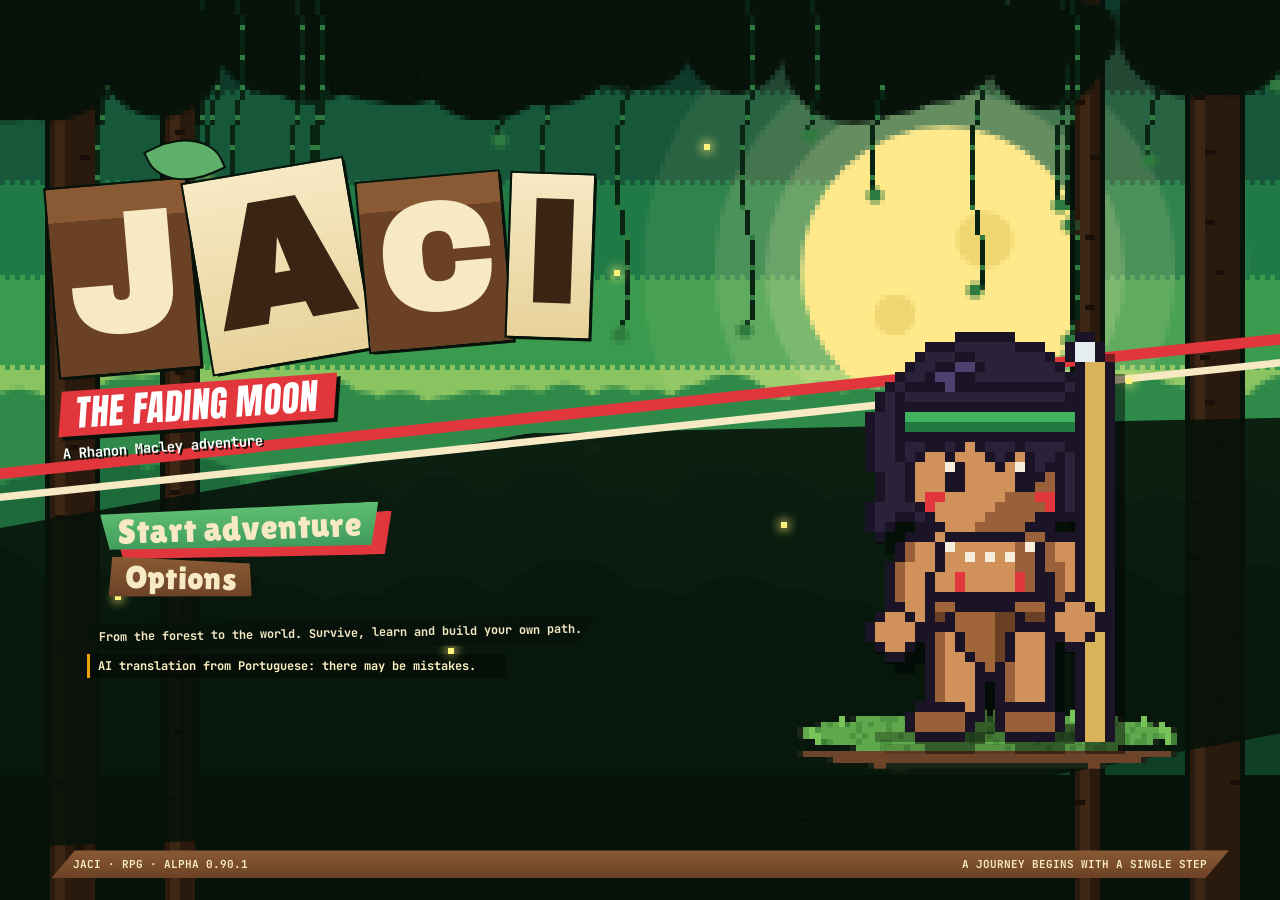
==== index.html @ 54cc8915 "Publica versão 0.90.1" ====
<!DOCTYPE html>
<html lang="pt-BR">
<head>
<meta charset="utf-8">
<meta name="viewport" content="width=device-width, initial-scale=1, viewport-fit=cover">
<title>Jaci: A Lua que se Apaga</title>
<link rel="stylesheet" href="https://fonts.googleapis.com/css2?family=Anton&family=Archivo+Black&family=Luckiest+Guy&family=JetBrains+Mono:wght@400;700&family=Lilita+One&family=Lora:ital,wght@0,500;1,400;1,500&family=Nunito:wght@600;700;800&display=swap">
<link rel="stylesheet" href="styles.css?v=0.90.1">
</head>
<body>
<div class="bg" aria-hidden="true">
  <canvas class="region-bg" id="regionBg"></canvas>
  <div class="layer a"><div class="star"></div><div class="band b2"></div><div class="band b1"></div><div class="band b3"></div></div>
</div>
<div class="wipe" id="wipe"></div>
<div class="narra" id="narra" hidden role="dialog" aria-live="polite"><canvas class="narra-face" width="80" height="96" aria-hidden="true"></canvas><div><b>Pajé</b><p></p><small></small></div></div>
<div class="opcoes-wrap" id="opcoes" hidden role="dialog" aria-label="Opções"><div class="info opcoes"></div></div>
<div class="opcoes-wrap" id="caderno" hidden role="dialog" aria-label="Caderno de bichos"><div class="info caderno"></div></div>
<div class="opcoes-wrap" id="equipar" hidden role="dialog" aria-label="Equipamento"><div class="info equipar"></div></div>
<div class="opcoes-wrap" id="saves" hidden role="dialog" aria-label="Escolher save"><div class="info saves"></div></div>
<div class="opcoes-wrap" id="habil" hidden role="dialog" aria-label="Habilidades"><div class="info habil"></div></div>
<div class="opcoes-wrap nbos-wrap" id="nbos" hidden role="dialog" aria-label="Notebook"><div class="nbos"><div class="nbos-lid"><div class="nbos-scr"><canvas class="nbos-wall" id="nbosWall" aria-hidden="true"></canvas><div class="nbos-icons" id="nbosIcons"></div><div class="nbos-win" id="nbosWin" hidden><div class="nbos-tt"><span id="nbosTitle"></span><button class="nbos-x" id="nbosX" type="button" aria-label="Fechar">X</button></div><div class="nbos-body" id="nbosBody"></div></div><div class="nbos-bar" id="nbosBar"></div></div></div><div class="nbos-base" aria-hidden="true"></div></div></div>
<div class="opcoes-wrap" id="brasil" hidden role="dialog" aria-label="Mapa do Brasil"><div class="info brasil"></div></div>
<div class="opcoes-wrap" id="revela" hidden role="dialog" aria-label="Caminho aberto"><div class="info revela"></div></div>
<div class="cutin" id="cutin" hidden aria-hidden="true"></div>
<section class="title-screen" id="titleScreen" aria-label="Tela inicial do jogo">
  <canvas class="title-bg" id="titleBg" aria-hidden="true"></canvas><div class="title-flies" aria-hidden="true"><i></i><i></i><i></i><i></i><i></i><i></i><i></i><i></i><i></i><i></i></div>
  <div class="title-copy">
    <h1 class="title" id="titleLogo" aria-label="Jaci"></h1>
    <p class="title-sub"><b>A Lua que se Apaga</b><small id="titleHero">Uma aventura de Rhanon Macley</small></p>
    <nav class="t-menu"><button class="cmd sel" id="startAdventure" type="button"><span>Iniciar aventura</span></button><button class="cmd" id="titleOptions" type="button"><span>Opções</span></button><p class="desc">Da mata ao mundo. Sobreviva, aprenda e construa seu próprio caminho.</p></nav>
  </div>
  <div class="title-art" id="titleArt" aria-hidden="true"></div>
  <div class="title-bottom"><span>JACI · RPG · <b id="gameVersion"></b></span><span>UMA JORNADA COMEÇA COM UM PASSO</span></div>
</section>
<main class="game" id="game">
  <canvas class="scene-bg" id="sceneBg" aria-hidden="true"></canvas>
  <section class="stage" id="stage">
    <div class="bg-decor" id="bgDecor"></div>
    <div class="plate" id="plate"><b>Onça-pintuda</b><span class="lv">Nv 4</span><div class="bar"><i id="ehp"></i></div></div>
    <div class="beast" id="beast" role="img" aria-label="Onça-pintuda"></div>
    <div class="hero" id="hero" role="img" aria-label="Rhanon"></div>
    <div class="fx" id="fx"></div>
    <div class="intent" id="intent"><span id="intentTxt"></span></div>
    <div class="stage-light" aria-hidden="true"><i></i></div>
  </section>
  <section class="log" id="log" aria-live="polite"></section>
  <section class="ui">
    <div class="cmds-box">
      <nav class="cmds" id="cmds" aria-label="Comandos"></nav><i class="cmd-cursor" id="cmdCursor" aria-hidden="true"></i>
      <span class="cmds-more" id="cmdsUp" aria-hidden="true" hidden>▲</span><span class="cmds-more" id="cmdsDown" aria-hidden="true" hidden>▼</span>
      <p class="desc" id="desc"></p>
    </div>
    <aside class="me">
      <h2><i class="medal" id="meMedal"></i><span id="meName">Rhanon</span> <small id="lvTxt"></small></h2>
      <div class="row"><span>PV</span><span id="pvTxt"></span></div>
      <div class="bar pv"><i id="pv"></i></div>
      <div class="row"><span>PE</span><span id="spTxt"></span></div>
      <div class="bar sp"><i id="sp"></i></div>
      <div class="row xp-row"><span>XP</span><span id="xpTxt"></span></div>
      <div class="bar xp"><i id="xpb"></i></div>
      <div class="row furia-row" title="Quatro tempos certos seguidos (golpe perfeito ou bloqueio) liberam a Fúria"><span>Fúria</span><span class="furia" id="furia"><i></i><i></i><i></i><i></i></span></div>
      <div class="status" id="status"></div>
    </aside>
  </section>
  <button class="home-button" id="homeButton" type="button" aria-label="Voltar à tela principal" hidden>⌂ Tela principal</button>
  <button class="mute" id="mute" type="button" aria-label="Alternar som" aria-pressed="false">♪</button>
  <button class="mute opt-btn" id="optBtn" type="button" aria-label="Opções">⚙</button>
  <!-- padrões de terreno dos mapas (mata, cidade, litoral, sertão): num SVG sempre ativo, porque padrão dentro de tela
       escondida não desenha (o pergaminho do caminho novo copia o mapa da cidade enquanto ele está escondido) -->
  <svg class="map-patterns" width="0" height="0" aria-hidden="true" focusable="false"><defs>
    <pattern id="pmata" width="22" height="20" patternUnits="userSpaceOnUse"><rect width="22" height="20" fill="#2f6a3a"/><circle cx="5" cy="6" r="3.2" fill="#3f8a46"/><circle cx="16" cy="15" r="3.6" fill="#3a7f42"/><circle cx="15" cy="4" r="1.6" fill="#4f9a50"/><circle cx="6" cy="16" r="1.4" fill="#275a32"/></pattern>
    <pattern id="pcidade" width="20" height="20" patternUnits="userSpaceOnUse"><rect width="20" height="20" fill="#4a5a52"/><rect x="2" y="2" width="7" height="7" fill="#5a6a62"/><rect x="11" y="2" width="7" height="7" fill="#52625a"/><rect x="2" y="11" width="7" height="7" fill="#52625a"/><rect x="11" y="11" width="7" height="7" fill="#5e6e66"/></pattern>
    <pattern id="plitoral" width="22" height="20" patternUnits="userSpaceOnUse"><rect width="22" height="20" fill="#5a8a4a"/><circle cx="6" cy="6" r="2.6" fill="#6a9a52"/><circle cx="16" cy="14" r="2.2" fill="#7aa85a"/><circle cx="16" cy="4" r="1" fill="#e8d8a0"/></pattern>
    <pattern id="psertao" width="20" height="20" patternUnits="userSpaceOnUse"><rect width="20" height="20" fill="#b8925a"/><circle cx="5" cy="5" r="1.4" fill="#8a6a3a"/><circle cx="14" cy="12" r="1.8" fill="#9a7a44"/><path d="M15 3v4M13 5h4" stroke="#5a8a3a" stroke-width="1.2"/></pattern>
    <pattern id="pcerrado" width="22" height="20" patternUnits="userSpaceOnUse"><rect width="22" height="20" fill="#a89a52"/><circle cx="6" cy="6" r="2.6" fill="#6a8a3a"/><path d="M6 8v4" stroke="#6a4a2a" stroke-width="1.2"/><circle cx="16" cy="14" r="1.6" fill="#c8b06a"/><circle cx="17" cy="4" r="1" fill="#e8c020"/></pattern>
    <pattern id="pcerrado2" width="26" height="24" patternUnits="userSpaceOnUse"><rect width="26" height="24" fill="#9a9a4e"/><circle cx="6" cy="7" r="3.4" fill="#6a8a3a"/><path d="M6 10v4" stroke="#6a4a2a" stroke-width="1.4"/><circle cx="19" cy="16" r="2.2" fill="#b8a85e"/><circle cx="19" cy="5" r="1.4" fill="#e8c020"/><circle cx="8" cy="19" r="1.8" fill="#7a9a4a"/></pattern>
    <pattern id="pminas" width="22" height="20" patternUnits="userSpaceOnUse"><rect width="22" height="20" fill="#5a8a5a"/><path d="M1 12 L6 6 L11 12Z" fill="#4a7a5a"/><path d="M11 18 L16 12 L21 18Z" fill="#6a9a62"/><circle cx="17" cy="4" r="1.6" fill="#a86ad0"/></pattern>
    <pattern id="psul" width="22" height="20" patternUnits="userSpaceOnUse"><rect width="22" height="20" fill="#5a8a5e"/><rect x="5.5" y="5" width="1" height="7" fill="#5a3a22"/><ellipse cx="6" cy="5" rx="5" ry="1.6" fill="#2f6a3a"/><circle cx="17" cy="15" r="1.4" fill="#7aa86a"/></pattern>
    <pattern id="psul2" width="26" height="24" patternUnits="userSpaceOnUse"><rect width="26" height="24" fill="#4e8256"/><rect x="6.5" y="6" width="1.2" height="8" fill="#5a3a22"/><ellipse cx="7" cy="6" rx="6" ry="2" fill="#2a5e36"/><circle cx="20" cy="18" r="1.8" fill="#6a9a5a"/></pattern>
    <pattern id="pminas2" width="26" height="24" patternUnits="userSpaceOnUse"><rect width="26" height="24" fill="#4e8256"/><path d="M1 13 L7 6 L13 13Z" fill="#3e6e52"/><path d="M13 21 L19 14 L25 21Z" fill="#5e9260"/><circle cx="20" cy="5" r="1.8" fill="#a86ad0"/><circle cx="6" cy="19" r="1.6" fill="#6a9a5a"/></pattern>
    <pattern id="pmata2" width="26" height="24" patternUnits="userSpaceOnUse"><rect width="26" height="24" fill="#2f6a3a"/><circle cx="6" cy="7" r="4" fill="#3f8a46"/><circle cx="19" cy="17" r="4.4" fill="#3a7f42"/><circle cx="18" cy="5" r="2" fill="#4f9a50"/><circle cx="7" cy="19" r="1.8" fill="#275a32"/></pattern>
    <pattern id="psertao2" width="26" height="24" patternUnits="userSpaceOnUse"><rect width="26" height="24" fill="#a8864e"/><circle cx="6" cy="6" r="1.8" fill="#8a6a3a"/><circle cx="18" cy="15" r="2.2" fill="#947440"/><path d="M19 3v5M17 5.5h4" stroke="#5a8a3a" stroke-width="1.4"/><circle cx="8" cy="18" r="2.6" fill="#7a9a4a"/></pattern>
  </defs></svg>
  <div class="over" id="map">
    <div class="mapwrap">
      <div class="hud" id="hud"></div>
      <svg id="mapsvg" viewBox="0 0 600 620" role="img" aria-label="Mapa da região">
        <defs><pattern id="mapgrid" width="24" height="24" patternUnits="userSpaceOnUse"><path d="M24 0H0V24" fill="none" stroke="#f4ecd8" stroke-opacity=".06" stroke-width="1"/></pattern></defs>
        <rect width="600" height="620" fill="url(#mapgrid)"/>
        <g class="land">
          <path d="M205 106 L262 101 320 128 350 175 382 190 405 196 440 228 444 268 427 302 416 322 394 387 374 421 361 442 343 479 326 527 294 538 263 507 267 465 246 433 226 401 204 370 165 359 110 349 99 311 126 286 109 254 147 213 162 180 172 139Z"/>
        </g>
        <g class="nuvens" aria-hidden="true"><ellipse cx="-300" cy="160" rx="110" ry="42"/><ellipse cx="-60" cy="420" rx="130" ry="48"/><ellipse cx="200" cy="250" rx="90" ry="36"/><ellipse cx="460" cy="480" rx="120" ry="44"/><ellipse cx="620" cy="140" rx="100" ry="40"/></g>
        <path id="route"/>
        <g id="nodes"></g>
        <g id="mk"><g class="pin"><path d="M0 0 L-7 -14 L7 -14Z"/><circle cx="0" cy="-19" r="7"/></g></g>
        <g id="mkboat" style="display:none"><g class="boat"><path class="casco" d="M-14 -6 H14 L10 0 H-11Z"/><rect class="conves" x="-9" y="-12" width="17" height="6"/><rect class="teto" x="-10" y="-14" width="19" height="2"/><rect class="win" x="-7" y="-10" width="3" height="2"/><rect class="win" x="-2" y="-10" width="3" height="2"/><rect class="win" x="3" y="-10" width="3" height="2"/></g></g>
        <g id="mkbus" style="display:none"><g class="bus"><rect class="lat" x="-12" y="-15" width="24" height="12" rx="3"/><rect class="win" x="-9" y="-13" width="5" height="4"/><rect class="win" x="-2" y="-13" width="5" height="4"/><rect class="win" x="5" y="-13" width="5" height="4"/><circle cx="-6" cy="-3" r="2.6"/><circle cx="6" cy="-3" r="2.6"/></g></g>
      </svg>
      <div class="info" id="info"></div>
      <p class="nav-help">Setas ou WASD: escolher local · Z: confirmar</p>
    </div>
  </div>
  <div class="over" id="local" hidden>
    <div class="mapwrap">
      <div class="hud" id="lhud"></div>
      <svg id="lsvg" viewBox="0 0 440 325" role="img" aria-label="Mapa estilizado da aldeia">
        <path class="lbay" id="lbay"/><polygon class="land" id="lland"/>
        <path class="river" id="lriver"/><path class="river-hi" id="lriver2"/>
        <g class="nuvens" aria-hidden="true"><ellipse cx="-300" cy="160" rx="110" ry="42"/><ellipse cx="-60" cy="420" rx="130" ry="48"/><ellipse cx="200" cy="250" rx="90" ry="36"/><ellipse cx="460" cy="480" rx="120" ry="44"/><ellipse cx="620" cy="140" rx="100" ry="40"/></g>
        <g id="lroad"></g><g id="lroutes"></g><g id="lbridges"></g><g id="lnodes"></g>
        <g id="lmk"><g class="pin"><path d="M0 0 L-7 -14 L7 -14Z"/><circle cx="0" cy="-19" r="7"/></g></g>
      </svg>
      <div class="info" id="linfo"></div>
      <p class="nav-help">Setas ou WASD: escolher local · Z: confirmar · X: mapa do Brasil</p>
    </div>
  </div>
  <div class="over" id="explore" hidden>
    <div class="ex-wrap">
      <div class="ex-top"><div class="hud" id="exHud"></div><span class="ex-btns"><button class="ex-exit ex-menu" id="exMenu" type="button" aria-label="Menu" aria-expanded="false">☰</button><button class="ex-exit" id="exBag" type="button">Bolsa (I)</button><button class="ex-exit" id="exEquip" type="button">Equipar (E)</button><button class="ex-exit" id="exSkills" type="button">Habilidades (H)</button><button class="ex-exit" id="exNb" type="button" hidden>Notebook (N)</button><button class="ex-exit" id="exOpt" type="button" aria-label="Opções">⚙</button><button class="ex-exit" id="exExit" type="button">Sair</button></span></div>
      <div class="ex-view">
        <canvas id="exCanvas" width="240" height="176" aria-label="Exploração vista de cima"></canvas>
        <div class="ex-msg" id="exMsg" aria-live="polite"></div>
        <div class="ex-prompt" id="exPrompt"></div>
        <div class="info ex-dialog" id="exDialog" hidden></div>
        <div class="ex-skip" id="exSkip" hidden>Segure C para pular <i></i></div>
      </div>
      <p class="ex-help ex-help-pad" id="exHelpPad"></p>
      <p class="ex-help ex-help-kbd">Setas ou WASD andam · Z/Espaço: golpe e conversar · X: flecha · Shift ou C: esquiva · I: bolsa · E: equipar · H: habilidades · Esc: sair<br>Mouse: clique esquerdo golpeia e o direito atira na direção da mira · Etiqueta verde = cai com um golpe só</p>
      <div class="ex-pad" id="exPad">
        <div class="ex-stick" id="exStick" role="application" aria-label="Direcional"><i></i></div>
        <div class="ex-ab">
          <button type="button" id="exC" aria-label="Esquivar">ESQUIVA</button>
          <button type="button" id="exB" aria-label="Atirar flecha">ARCO</button>
          <button type="button" id="exA" aria-label="Golpe">GOLPE</button>
        </div>
      </div>
    </div>
  </div>
  <div class="over" id="over" hidden>
    <div class="card"><h1 id="overTitle"></h1><p id="overTxt"></p><div class="over-xp" id="overXp" hidden><span><i></i></span><small></small></div><button id="again">Lutar de novo</button><button id="toMap">Voltar ao mapa</button></div>
  </div>
</main>
<div class="girar" id="girar"><div><b>Vire o celular</b><p>O jogo fica melhor deitado: a mata e a luta são largas.</p><button type="button" class="girar-ok" id="girarOk">Jogar assim mesmo</button></div></div>
<!-- Ordem importa: utilidades e estado, depois dados, depois quem usa os dados. main.js por último. -->
<script src="js/core/version.js?v=0.90.1"></script>
<script src="js/core/utils.js?v=0.90.1"></script>
<script src="js/core/lang.js?v=0.90.1"></script>   <!-- pede sozinho o js/data/lang/<idioma>.js escolhido -->
<script src="js/core/state.js?v=0.90.1"></script>
<script src="js/core/assets.js?v=0.90.1"></script>
<script src="js/data/sprites.js?v=0.90.1"></script>
<script src="js/data/animals.js?v=0.90.1"></script>
<script src="js/data/commands.js?v=0.90.1"></script>
<script src="js/data/skills.js?v=0.90.1"></script>
<script src="js/data/narration.js?v=0.90.1"></script>
<script src="js/data/heroi.js?v=0.90.1"></script>
<script src="js/data/world.js?v=0.90.1"></script>
<script src="js/data/stages.js?v=0.90.1"></script>
<script src="js/data/art.js?v=0.90.1"></script>
<script src="js/audio/sfx.js?v=0.90.1"></script>
<script src="js/audio/music.js?v=0.90.1"></script>
<script src="js/gfx/sprites.js?v=0.90.1"></script>
<script src="js/gfx/rig.js?v=0.90.1"></script>
<script src="js/gfx/portraits.js?v=0.90.1"></script>
<script src="js/gfx/beasts.js?v=0.90.1"></script>
<script src="js/gfx/fx.js?v=0.90.1"></script>
<script src="js/gfx/actors.js?v=0.90.1"></script>
<script src="js/gfx/tiles.js?v=0.90.1"></script>
<script src="js/gfx/polish.js?v=0.90.1"></script>
<script src="js/gfx/scenery.js?v=0.90.1"></script>
<script src="js/gfx/mapart.js?v=0.90.1"></script>
<script src="js/ui/screen-fx.js?v=0.90.1"></script>
<script src="js/ui/theme.js?v=0.90.1"></script>
<script src="js/ui/options.js?v=0.90.1"></script>
<script src="js/ui/saves.js?v=0.90.1"></script>
<script src="js/ui/cutin.js?v=0.90.1"></script>
<script src="js/ui/mapnav.js?v=0.90.1"></script>
<script src="js/ui/gamepad.js?v=0.90.1"></script>
<script src="js/ui/narration.js?v=0.90.1"></script>
<script src="js/systems/combat.js?v=0.90.1"></script>
<script src="js/systems/world-map.js?v=0.90.1"></script>
<script src="js/systems/local.js?v=0.90.1"></script>
<script src="js/systems/journal.js?v=0.90.1"></script>
<script src="js/systems/equip.js?v=0.90.1"></script>
<script src="js/systems/skills.js?v=0.90.1"></script>
<script src="js/systems/explore.js?v=0.90.1"></script>
<script src="js/systems/notebook.js?v=0.90.1"></script>
<script src="js/systems/secrets.js?v=0.90.1"></script>
<script src="js/main.js?v=0.90.1"></script>
</body>
</html>
---- styles.css ----
:root{
  --ink:#0c1610; --leaf:#173626; --moss:#2a5a3c; --jaguar:#f2a20c; --bone:#f4ecd8; --blood:#e03a2f;
  --display:"Impact","Arial Black",sans-serif;
  --body:"Arial Narrow","Roboto Condensed",Arial,sans-serif;
  color-scheme:dark;
  box-sizing:border-box;
  padding-top:env(safe-area-inset-top,0px);
  padding-bottom:env(safe-area-inset-bottom,0px);
}
*,*::before,*::after{box-sizing:inherit}
html,body{height:100%;margin:0}
body{background:var(--ink);color:var(--bone);font-family:var(--body);font-size:20px;overflow-x:hidden}
.game{
  position:relative;min-height:100%;display:grid;grid-template-rows:1fr auto auto;
  background:
    repeating-linear-gradient(115deg,transparent 0 38px,rgba(255,255,255,.035) 38px 40px),
    linear-gradient(180deg,var(--leaf),var(--ink) 85%);
  overflow:hidden;
}
/* palco */
.stage{position:relative;min-height:300px;display:grid;place-items:center;padding:16px}
.stage::before{
  content:"";position:absolute;inset:8% 6%;background:var(--jaguar);
  clip-path:polygon(8% 0,100% 6%,92% 100%,0 92%);opacity:.95;
}
.stage::after{
  content:"";position:absolute;inset:14% 12%;background:var(--ink);
  clip-path:polygon(6% 4%,98% 0,94% 96%,2% 100%);
}
.beast{position:absolute;z-index:1;right:12%;font-size:clamp(110px,26vw,220px);line-height:1;filter:drop-shadow(8px 10px 0 rgba(224,58,47,.7));transition:transform .15s;transform-origin:50% 100%}
.beast.hit{animation:shake .35s}

.beast.dead{transform:rotate(90deg) scale(.7);opacity:.4}
@keyframes shake{0%,100%{transform:translateX(0)}25%{transform:translateX(-14px) rotate(-4deg)}75%{transform:translateX(14px) rotate(4deg)}}
.plate{
  position:absolute;z-index:3;top:14px;left:14px;width:min(320px,72%);
  background:var(--blood);color:var(--bone);padding:8px 16px 10px;transform:skewX(-10deg);
  box-shadow:6px 6px 0 var(--ink);
}
.plate>*{transform:skewX(10deg)}
.plate b{font-family:var(--display);font-weight:400;font-size:22px;letter-spacing:.5px}
.plate .lv{margin-left:10px;font-weight:700}
.bar{height:12px;background:var(--ink);margin-top:6px;border:2px solid var(--ink)}
.bar i{display:block;height:100%;width:100%;background:var(--bone);transition:width .4s}
.bar.sp i{background:#5ec8e5}
.bar.pv i{background:var(--jaguar)}
.intent{
  position:absolute;z-index:3;right:14px;bottom:14px;max-width:70%;
  background:var(--bone);color:var(--ink);padding:6px 16px;transform:skewX(-10deg);font-weight:700;
}
.intent span{display:block;transform:skewX(10deg)}
.intent.known{background:var(--jaguar)}
/* estilo Game Boy: plataformas, sprites e efeitos */
.stage{--px:clamp(4px,1.6vw,10px);min-height:340px;background:linear-gradient(180deg,#2a5a3c 0 55%,#173626 55%);position:relative;overflow:hidden}
/* --plat = altura da plataforma do bicho: o bicho (combat.js, actors.js) pisa nela, então cada cenário muda só a variável */
.stage{--plat:46%}
.stage.zone-fechada{--plat:42%}
.stage:is(.zone-mata,.zone-rio,.zone-igarape,.zone-manguezal,.zone-mangueilha,.zone-lencois,.zone-encontro,.zone-olinda,.zone-caatinga,.zone-serra,.zone-beira,.zone-pantanal,.zone-chapada,.zone-rioprata,.zone-gruta,.zone-parquebsb,.zone-setecidades,.zone-arrecifes,.zone-serracurral,.zone-ladeiras,.zone-tijuca,.zone-ibirapuera,.zone-cidadevelha,.zone-porto,.zone-baixadas,.zone-varzea,.zone-seringal),.stage.aquatic{--plat:44%}
.stage::before{inset:auto;right:7%;top:var(--plat);width:44%;height:26px;background:#3f7a4f;border-radius:50%;clip-path:none;opacity:1;box-shadow:0 6px 0 #0c1610;z-index:1}
.stage::after{inset:auto;left:6%;bottom:6%;width:50%;height:30px;background:#3f7a4f;border-radius:50%;clip-path:none;box-shadow:0 6px 0 #0c1610;z-index:1}
/* Cenários variados por zona (Ananindeua) */
.stage.zone-mata{background:linear-gradient(180deg,#2f6b3f 0 52%,#1a3f28 52% 100%)}
.stage.zone-mata::before{background:#3d8a4d;right:9%;top:var(--plat)}
.stage.zone-mata::after{background:#3d8a4d;left:4%;bottom:7%}
/* beira do rio: o lago fica no fundo (faixa azul atrás) e os dois lutam em chão de terra */
.stage:is(.zone-rio,.zone-encontro){background:linear-gradient(180deg,#3a7a4a 0 27%,#4fa8c8 27% 28%,#2a7a9a 28% 34%,#1f6482 34% 40%,#2c5a34 40% 100%)}
.stage:is(.zone-rio,.zone-encontro)::before{background:#8a7448;right:9%;top:var(--plat)}
.stage:is(.zone-rio,.zone-encontro)::after{background:#8a7448;left:4%;bottom:7%}
.stage.zone-fechada{background:linear-gradient(180deg,#264a32 0 54%,#142a1c 54% 100%)}
/* igarapé: mata alta escura, faixa de água cor de chá e barranco */
.stage.zone-igarape{background:linear-gradient(180deg,#24563a 0 24%,#6a7a3a 24% 25%,#4a5a2a 25% 33%,#3a4a22 33% 40%,#22462c 40% 100%)}
.stage.zone-igarape::before{background:#6a5a36;right:9%;top:var(--plat)}
.stage.zone-igarape::after{background:#6a5a36;left:4%;bottom:7%}
/* Lençóis: céu limpo, dunas brancas e lagoa azul */
.stage.zone-lencois{background:linear-gradient(180deg,#5ab8f0 0 22%,#f2ead2 22% 30%,#3aa8e0 30% 38%,#efe4c8 38% 100%)}
.stage.zone-lencois::before{background:#e6d8b4;right:9%;top:var(--plat)}
.stage.zone-lencois::after{background:#e6d8b4;left:4%;bottom:7%}
/* Caatinga (Petrolina): céu de poeira, serra parda ao longe e chão de terra clara */
.stage.zone-caatinga{background:linear-gradient(180deg,#f0d8a0 0 24%,#8a7a62 24% 34%,#d8c08a 34% 100%)}
.stage.zone-caatinga::before{background:#b8865a;right:9%;top:var(--plat)}
.stage.zone-caatinga::after{background:#b8865a;left:4%;bottom:7%}
/* Serra do Araripe: paredão de terra vermelha e encosta verde */
.stage.zone-serra{background:linear-gradient(180deg,#f0c890 0 22%,#8a5a3a 22% 34%,#a87a52 34% 100%)}
.stage.zone-serra::before{background:#a87a50;right:9%;top:var(--plat)}
.stage.zone-serra::after{background:#a87a50;left:4%;bottom:7%}
/* Beira do Velho Chico: céu quente, margem verde e o rio largo */
.stage.zone-beira{background:linear-gradient(180deg,#f0d090 0 24%,#6a8a4a 24% 30%,#3a8a8a 30% 38%,#b8b07a 38% 100%)}
.stage.zone-beira::before{background:#d8c08a;right:9%;top:var(--plat)}
.stage.zone-beira::after{background:#d8c08a;left:4%;bottom:7%}
.stage.zone-setecidades{background:linear-gradient(180deg,#e8a868 0 22%,#a8603a 22% 30%,#b8985a 30% 100%)}
.stage.zone-setecidades::before{background:#c8845a;right:9%;top:var(--plat)}
.stage.zone-setecidades::after{background:#c8845a;left:4%;bottom:7%}
.stage.zone-arrecifes{background:linear-gradient(180deg,#8ad0f0 0 22%,#2aa8c8 22% 34%,#e8d8a8 34% 100%)}
.stage.zone-arrecifes::before{background:#f0e4b8;right:9%;top:var(--plat)}
.stage.zone-arrecifes::after{background:#f0e4b8;left:4%;bottom:7%}
.stage.zone-parquebsb{background:linear-gradient(180deg,#f0d8a0 0 24%,#7a8a3a 24% 30%,#3aa8d8 30% 38%,#a8a856 38% 100%)}
.stage.zone-parquebsb::before{background:#c8b870;right:9%;top:var(--plat)}
.stage.zone-parquebsb::after{background:#c8b870;left:4%;bottom:7%}
.stage.zone-serracurral{background:linear-gradient(180deg,#9ab8e0 0 24%,#5a6a8a 24% 30%,#3a7ab0 30% 38%,#8a8a5a 38% 100%)}
.stage.zone-serracurral::before{background:#8a7a68;right:9%;top:var(--plat)}
.stage.zone-serracurral::after{background:#8a7a68;left:4%;bottom:7%}
.stage.zone-gruta{background:linear-gradient(180deg,#14141e 0 24%,#3a3848 24% 30%,#1a5ad8 30% 38%,#5a5660 38% 100%)}
.stage.zone-gruta::before{background:#8a8478;right:9%;top:var(--plat)}
.stage.zone-gruta::after{background:#8a8478;left:4%;bottom:7%}
.stage.zone-rioprata{background:linear-gradient(180deg,#a8e0f0 0 24%,#2f7a42 24% 30%,#2aa8c0 30% 38%,#6aa84c 38% 100%)}
.stage.zone-rioprata::before{background:#d8c8a0;right:9%;top:var(--plat)}
.stage.zone-rioprata::after{background:#d8c8a0;left:4%;bottom:7%}
.stage.zone-chapada{background:linear-gradient(180deg,#f0a868 0 22%,#b8583a 22% 34%,#b88a52 34% 100%)}
.stage.zone-chapada::before{background:#c89a62;right:9%;top:var(--plat)}
.stage.zone-chapada::after{background:#c89a62;left:4%;bottom:7%}
.stage.zone-pantanal{background:linear-gradient(180deg,#f0b878 0 24%,#4a7a3a 24% 30%,#3a7a7a 30% 38%,#8ab45a 38% 100%)}
.stage.zone-pantanal::before{background:#a8d070;right:9%;top:var(--plat)}
.stage.zone-pantanal::after{background:#a8d070;left:4%;bottom:7%}
/* manguezal: mangue escuro, água salobra e lama */
.stage:is(.zone-manguezal,.zone-mangueilha){background:linear-gradient(180deg,#2e4a2c 0 22%,#7a9a8a 22% 23%,#4a6a6a 23% 31%,#3e5a58 31% 38%,#5a5440 38% 100%)}
.stage:is(.zone-manguezal,.zone-mangueilha)::before{background:#6a6248;right:9%;top:var(--plat)}
.stage:is(.zone-manguezal,.zone-mangueilha)::after{background:#6a6248;left:4%;bottom:7%}
/* Belém: céu de fim de tarde e casarões coloridos (Cidade Velha), galpões cinza (Porto) e palafitas sobre a água (Baixadas) */
.stage:is(.zone-cidadevelha,.zone-olinda,.zone-ladeiras){background:linear-gradient(180deg,#e8a070 0 18%,#9a7a9a 18% 46%,#8a8478 46% 100%)}
.stage.zone-porto{background:linear-gradient(180deg,#9aa8b0 0 30%,#7a8a96 30% 46%,#6a6a6e 46% 100%)}
.stage.zone-baixadas{background:linear-gradient(180deg,#c89a8a 0 22%,#8a8aa0 22% 34%,#4a6a5a 34% 46%,#5e5e48 46% 100%)}
.stage:is(.zone-cidadevelha,.zone-porto,.zone-baixadas)::before{background:#6e685c;right:9%;top:var(--plat)}
.stage:is(.zone-cidadevelha,.zone-porto,.zone-baixadas)::after{background:#6e685c;left:4%;bottom:7%}
.stage.zone-baixadas::before,.stage.zone-baixadas::after{background:#8a6a44}
/* várzea: céu aberto, faixa de cheia e capim */
.stage.zone-varzea{background:linear-gradient(180deg,#5a9a5a 0 26%,#7ac4d0 26% 27%,#3a8aa0 27% 34%,#4a8a6a 34% 40%,#6a9a3a 40% 100%)}
.stage.zone-varzea::before{background:#7a9a3a;right:9%;top:var(--plat)}
.stage.zone-varzea::after{background:#7a9a3a;left:4%;bottom:7%}
/* seringal: mata seca, troncos claros e chão de folhas */
.stage.zone-seringal{background:linear-gradient(180deg,#3a5a2e 0 54%,#5a5a2e 54% 100%)}
.stage.zone-seringal::before{background:#6a6a38;right:9%;top:var(--plat)}
.stage.zone-seringal::after{background:#6a6a38;left:4%;bottom:7%}
.stage.zone-fechada::before{background:#2f5a3a;right:12%;top:var(--plat);width:38%;opacity:.9}
.stage.zone-fechada::after{background:#2f5a3a;left:8%;bottom:8%;width:44%}
/* Elementos decorativos de fundo */
.stage .bg-decor{position:absolute;inset:0;pointer-events:none;z-index:0}
.stage .bg-decor>*{position:absolute}
.plate{width:min(280px,58%)}
.spr{display:block;image-rendering:pixelated;width:calc(var(--n) * var(--px));height:auto}
.beast{position:absolute;right:12%;top:calc(var(--plat) - 13 * var(--px) + 12px);font-size:0;filter:none;transform-origin:50% 90%}
.hero{position:absolute;z-index:2;left:14%;bottom:calc(6% + 14px);transform-origin:50% 90%}
.beast .spr,.hero .spr{animation:idleMove .9s steps(4) infinite;transform-origin:50% 100%}
.hero .spr{animation-delay:.18s}
@keyframes idleMove{
  0%{transform:translateY(0) scaleY(1) rotate(0deg)}
  25%{transform:translateY(-4px) scaleY(1.02) rotate(-1deg)}
  50%{transform:translateY(-2px) scaleY(1.01) rotate(0deg)}
  75%{transform:translateY(-5px) scaleY(1.03) rotate(1deg)}
  100%{transform:translateY(0) scaleY(1) rotate(0deg)}
}
@keyframes bob{50%{transform:translateY(-3px)}}
@keyframes flashf{0%,50%,100%{filter:none}25%,75%{filter:brightness(3)}}
.beast.hit{animation:shake .35s,flashf .35s steps(1)}
.hero.hurt{animation:shake .35s,flashf .35s steps(1)}
.beast.lunge{animation:lungeF .55s steps(10)}
.hero.lunge{animation:lungeH .48s steps(8)}
@keyframes lungeF{
  0%{transform:translateX(0) translateY(0) scale(1)}
  15%{transform:translateX(-6px) translateY(2px) scale(1.02)}
  40%{transform:translateX(calc(-1 * clamp(70px,22vw,180px))) translateY(-12px) scale(1.08)}
  70%{transform:translateX(calc(-1 * clamp(40px,14vw,110px))) translateY(-4px) scale(1.04)}
  100%{transform:translateX(0) translateY(0) scale(1)}
}
@keyframes lungeH{
  0%{transform:translateX(0) translateY(0) scale(1)}
  20%{transform:translateX(8px) translateY(-4px) scale(1.04)}
  45%{transform:translateX(clamp(40px,12vw,90px)) translateY(-28px) scale(1.12)}
  75%{transform:translateX(clamp(18px,6vw,50px)) translateY(-10px) scale(1.06)}
  100%{transform:translateX(0) translateY(0) scale(1)}
}
.fx{position:absolute;inset:0;z-index:5;pointer-events:none}
.fxi{position:absolute;font-family:var(--display);font-size:28px;color:var(--bone);text-shadow:3px 3px 0 var(--ink);white-space:nowrap}
.fxi.spear{width:56px;height:6px;background:linear-gradient(90deg,#cfd8dc 0 16%,#7a4a1e 16%);font-size:0;text-shadow:none}
.fxi.fire{font-size:34px}
.pop.crit{color:var(--jaguar);font-size:36px}
.pop.heal{color:#7dff9a}
.pop.me{color:var(--blood)}
.mute{position:absolute;top:14px;right:14px;z-index:6;font-family:var(--display);font-size:18px;background:var(--bone);color:var(--ink);border:0;padding:4px 12px;transform:skewX(-10deg);cursor:pointer;box-shadow:4px 4px 0 var(--ink)}
.mute[aria-pressed="true"]{opacity:.5;text-decoration:line-through}
.home-button{position:fixed;left:14px;top:14px;z-index:1001;border:2px solid var(--ink);background:var(--bone);color:var(--ink);font:900 12px Arial,sans-serif;letter-spacing:.04em;padding:9px 12px;cursor:pointer;box-shadow:4px 4px 0 var(--ink);transform:skewX(-7deg)}.home-button:hover{background:#f3a72d}
.fxp{pointer-events:none}
.banner{font-family:var(--display);font-size:26px;color:var(--bone);background:var(--blood);padding:2px 14px;box-shadow:4px 4px 0 var(--ink);letter-spacing:1px;text-shadow:none}
/* número de dano (gfx/fx.js pop): etiqueta pequena em cima e, no crítico, a estrela de impacto atrás do número */
.popw{display:flex;flex-direction:column;align-items:center;gap:4px}
.banner.mini{font-size:15px;padding:1px 8px;box-shadow:3px 3px 0 var(--ink);background:#2f8a4a}
.popn{position:relative;display:flex;align-items:center;justify-content:center}
.popn>canvas{position:relative;image-rendering:pixelated}
/* números de dano (fx.js, pop): Anton com contorno de tinta e a sombra vermelha deslocada, como no Persona 5 */
.pnum{position:relative;display:block;font:400 clamp(34px,4vw,54px)/1 var(--display);letter-spacing:.02em;color:var(--c,#fff3c4);
  -webkit-text-stroke:.24em #1a0f0a;paint-order:stroke fill;text-shadow:.1em .1em 0 #e5001c,.16em .16em 0 #1a0f0a;font-style:italic}
.pnum.p-strong{font-size:clamp(40px,4.8vw,64px)}
.pnum.p-crit{font-size:clamp(50px,6vw,80px);text-shadow:.1em .1em 0 #e5001c,.16em .16em 0 #1a0f0a,0 0 .4em rgba(255,210,58,.6)}
.pnum.p-heal{text-shadow:.1em .1em 0 #1f7a3a,.16em .16em 0 #1a0f0a}
.pnum.p-me{color:#fff;text-shadow:.1em .1em 0 #1a0f0a;-webkit-text-stroke-color:#8a0010}
/* nome do golpe lido pelo Observar, em cima do bicho */
.banner.lido{background:var(--paper);color:var(--ink);font-size:30px;rotate:-4deg;box-shadow:5px 5px 0 #e5001c,8px 8px 0 var(--ink)}
.popn>.popstar{position:absolute;left:50%;top:50%;transform:translate(-50%,-50%)}
.gshake{animation:gshake .3s steps(6)}
@keyframes gshake{25%{transform:translate(-6px,3px)}50%{transform:translate(6px,-3px)}75%{transform:translate(-4px,2px)}}
/* impacto (gfx/fx.js hitImpact): tremor leve no golpe comum, clarão branco e o palco "socando" para perto nos fortes */
.gshake-s{animation:gshakeS .18s steps(3)}
@keyframes gshakeS{33%{transform:translate(-3px,1px)}66%{transform:translate(2px,-1px)}}
.fxi.flash{position:absolute;inset:0;background:#fff;pointer-events:none;z-index:7}
.stage.punch{animation:punch .22s steps(4)}
@keyframes punch{0%{scale:1}30%{scale:1.035}100%{scale:1}}
/* mapa local de Ananindeua */
#local{background:none;align-items:start;overflow:auto}
.game:has(#local:not([hidden])) :is(.stage,.log,.ui){visibility:hidden}
#lsvg{width:100%;height:auto;display:block}
#lsvg .land{fill:var(--ink);stroke:var(--paper);stroke-width:5;stroke-linejoin:miter}
.river{fill:none;stroke:#19a8d8;stroke-width:14;stroke-linecap:round}
.lroute{fill:none;stroke:var(--accent);stroke-width:3;stroke-dasharray:6 8;stroke-linecap:round}
.lroute-base{fill:none;stroke:rgba(255,255,255,.08);stroke-width:11;stroke-linecap:round}
/* pontes de tábua sobre o rio, a BR-316 saindo do mapa e a cabine do cobrador */
.lbridge rect{fill:#9c6339;stroke:var(--paper);stroke-width:2}
.lbridge path{fill:none;stroke:#6d4329;stroke-width:1.5}
.lbridge .corda{stroke:var(--paper);stroke-width:1}
.lroad{fill:none;stroke:#5a5a5e;stroke-width:10;stroke-linecap:round}
.lroad-faixa{fill:none;stroke:#ffd23a;stroke-width:1.5;stroke-dasharray:5 6}
.lroad-txt{font-family:var(--display);font-size:12px;fill:var(--paper);paint-order:stroke;stroke:var(--ink);stroke-width:3px}
.cabin .hit{fill:transparent;stroke:none}
.cabin rect{fill:#e2363d;stroke:var(--paper);stroke-width:2}
.cabin path{fill:var(--paper);stroke:var(--ink);stroke-width:1}
.cabin .win{fill:#ffd23a;stroke:var(--ink);stroke-width:1}
.node.sel .cabin rect:not(.win){fill:var(--paper);stroke:var(--blood)}
.lbay{fill:#19a8d8;opacity:.85}
/* ônibus andando pela estrada do mapa do Pará */
#mkbus{pointer-events:none}
#mapsvg #mkbus rect{display:inline}   /* o mapa esconde os rect (grade); os do ônibus aparecem */
#mkbus .lat{fill:#e2363d;stroke:#1a1426;stroke-width:2}
#mkbus .win{fill:#bfe8ff;stroke:#1a1426;stroke-width:1}
#mkbus circle{fill:#1a1426;stroke:#f4ecd8;stroke-width:1}
#route{fill:none}
/* caminho aberto: cópia do mapa de Ananindeua num pergaminho, com a trilha nova se desenhando */
.revela{width:min(640px,94vw);max-height:92vh;overflow:auto}
.revela svg{width:100%;height:auto;display:block}
.revela .land{fill:var(--ink);stroke:var(--paper);stroke-width:5;stroke-linejoin:miter}
.lreveal{fill:none;stroke:#ffd23a;stroke-width:5;stroke-linecap:round;filter:drop-shadow(0 0 3px #ffd23a)}
.lreveal-tip{fill:#fff;stroke:#ffd23a;stroke-width:3}
.node.locked{opacity:.4}
#lmk{pointer-events:none}
#lmk .pin path,#lmk .pin circle{fill:var(--blood);stroke:var(--paper);stroke-width:2}
/* log */
.log{
  margin:0 14px;padding:10px 16px;min-height:96px;background:rgba(12,22,16,.92);border-left:8px solid var(--jaguar);
  font-size:21px;line-height:1.25;
}
.log p{margin:2px 0;opacity:.55}
.log p:last-child{opacity:1}
/* interface */
.ui{display:grid;grid-template-columns:1fr minmax(210px,300px);gap:14px;padding:14px 14px 18px;align-items:end}
/* batalha com tamanho máximo: em tela muito grande o palco não estica (a investida da lança mede a distância até o bicho) */
.game{align-content:center}
.game>:is(.stage,.log,.ui){width:100%;max-width:1400px;justify-self:center;box-sizing:border-box}
.game>.stage{max-height:700px}
.game>.log{width:calc(100% - 28px)}
.cmds{display:flex;flex-direction:column;gap:6px}
.cmds.scroll{max-height:var(--cmdsH,360px);overflow-y:auto;overflow-x:hidden;padding-right:28px}
.cmd{
  appearance:none;border:0;cursor:pointer;text-align:left;
  font-family:var(--display);font-size:20px;color:var(--bone);background:var(--moss);
  padding:8px 18px;transform:skewX(-12deg);width:min(280px,100%);
  box-shadow:5px 5px 0 var(--ink);transition:transform .12s,background .12s;
}
.cmd>span{display:inline-block;transform:skewX(12deg)}
.cmd small{font-family:var(--body);font-weight:700;font-size:16px;margin-left:8px;opacity:.8}
.cmd:hover,.cmd:focus-visible{background:var(--jaguar);color:var(--ink);transform:skewX(-12deg) translateX(14px);box-shadow:-6px 5px 0 var(--blood);outline:none}
.cmd[aria-disabled="true"]{opacity:.4;cursor:not-allowed}
.desc{min-height:1.3em;margin:8px 4px 0;font-size:18px;color:var(--jaguar)}
.me{background:var(--bone);color:var(--ink);padding:10px 18px 14px;transform:skewX(-8deg);box-shadow:6px 6px 0 var(--blood)}
.me>*{transform:skewX(8deg)}
.me h2{margin:0;font-family:var(--display);font-weight:400;font-size:22px}
.row{display:flex;justify-content:space-between;align-items:baseline;margin-top:6px;font-weight:700}
.status{min-height:1.2em;margin-top:6px;font-size:17px;color:var(--blood);font-weight:700}
/* fim de combate */
.over{position:absolute;inset:0;z-index:10;display:grid;place-items:center;background:rgba(12,22,16,.88);padding:20px}
.over[hidden]{display:none}
.card{max-width:520px;background:var(--bone);color:var(--ink);padding:24px 28px;transform:skewX(-5deg);box-shadow:10px 10px 0 var(--blood)}
.card>*{transform:skewX(5deg)}
.card h1{margin:0 0 8px;font-family:var(--display);font-weight:400;font-size:clamp(28px,7vw,44px);line-height:1.05}
.card p{margin:0 0 16px;font-size:22px;line-height:1.25}
.card button{font-family:var(--display);font-size:20px;background:var(--blood);color:var(--bone);border:0;padding:10px 22px;cursor:pointer;box-shadow:5px 5px 0 var(--ink)}
.card button:focus-visible,.card button:hover{background:var(--ink);outline:none}
.card button+button{margin-left:10px}
.me h2 small{font-family:var(--body);font-size:18px;margin-left:6px}
/* mapa */
#map{align-items:start;overflow:auto;background:linear-gradient(180deg,#173626,#0c1610)}
.mapwrap{display:grid;grid-template-columns:minmax(0,500px) minmax(0,300px);gap:18px;align-items:center;max-width:900px;margin:auto}
.hud{grid-column:1/-1;justify-self:start;background:var(--blood);padding:6px 18px;transform:skewX(-10deg);box-shadow:5px 5px 0 var(--ink);font-family:var(--display);font-size:20px}
#mapsvg{width:100%;height:auto;display:block;filter:drop-shadow(0 8px 0 rgba(0,0,0,.24))}
#mapsvg .land{fill:var(--moss);stroke:var(--jaguar);stroke-width:4;stroke-linejoin:round}
#route{stroke:var(--bone);stroke-width:3;stroke-dasharray:6 8;opacity:.7}
.node{cursor:pointer}
.node>circle{fill:var(--jaguar);stroke:var(--bone);stroke-width:3}
.node:hover>circle,.node:focus-visible>circle{fill:var(--blood)}
.node:focus-visible{outline:none}
.node text{font-family:var(--display);font-size:15px;fill:var(--bone);paint-order:stroke;stroke:var(--ink);stroke-width:4px}
#mk{pointer-events:none}
#mk .pin path,#mk .pin circle{fill:var(--blood);stroke:var(--bone);stroke-width:2}
.pin{animation:bob .9s steps(2) infinite}
.info{background:var(--bone);color:var(--ink);padding:14px 18px;box-shadow:8px 8px 0 var(--blood)}
.info h2{margin:0 0 6px;font-family:var(--display);font-weight:400;font-size:22px}
.info p{margin:0 0 12px;font-size:20px;line-height:1.25}
.info .hint{color:#7a2a20;font-weight:700;margin:10px 0 0}
.info .cmd{margin:6px 0}
@media (max-width:640px){.mapwrap{grid-template-columns:1fr}#mapsvg{max-height:68vh;width:min(100%,480px);margin:auto}}
@media (max-width:640px){
  .ui{grid-template-columns:1fr}
  .me{order:-1}
  .stage{min-height:240px}
}
@media (prefers-reduced-motion:reduce){*{animation:none!important;transition:none!important}}

/* ===== Estética da vitrine: temas por região, formas inclinadas e cartões recortados ===== */
:root,:root[data-theme="mata"]{--bg:#16a34a;--bg-2:#0b6b33;--accent:#ffd23a;--on-accent:#10210f;--accent-ink:#0b7a38;--soft:#a6ffc4;--stripe:#d9ffe6;--ink:#06120a;--paper:#fff}
:root[data-theme="p5"]{--bg:#e5001c;--bg-2:#a30014;--accent:#e5001c;--on-accent:#fff;--accent-ink:#e5001c;--soft:#ff6b7d;--stripe:#ffd3d9;--ink:#0b0b0b;--paper:#fff}
:root[data-theme="p3"]{--bg:#0d47c9;--bg-2:#0a2c80;--accent:#19d3ff;--on-accent:#04153d;--accent-ink:#0a5bd8;--soft:#8ce9ff;--stripe:#d3f4ff;--ink:#04153d;--paper:#fff}
:root{--bone:var(--paper);--jaguar:var(--accent);--leaf:var(--bg-2);--moss:var(--ink);--blood:#e5001c;--pop:cubic-bezier(.2,1.5,.4,1);--snap:cubic-bezier(.7,-.3,.3,1.3);--mono:'JetBrains Mono',Consolas,monospace;--display:Anton,Impact,'Arial Black',sans-serif;--body:'Archivo Black',Impact,'Arial Black',sans-serif}
body{background:var(--bg);transition:background .5s;font-family:var(--body);color:var(--paper)}
.bg{position:fixed;inset:0;overflow:hidden;pointer-events:none;z-index:0}
.bg::before{content:"";position:absolute;inset:0;background-image:radial-gradient(circle,rgba(0,0,0,.3) 1.5px,transparent 2.2px);background-size:11px 11px;-webkit-mask-image:linear-gradient(120deg,transparent 35%,#000 85%);mask-image:linear-gradient(120deg,transparent 35%,#000 85%)}
.layer{position:absolute;inset:0;display:none}
.layer.a{display:block}
/* fundo dos mapas: o desenho da região do mapa aberto (drawRegionBg em gfx/scenery.js), escurecido, no lugar da estrela */
.bg>.region-bg{position:absolute;inset:0;width:100%;height:100%;image-rendering:pixelated;filter:brightness(.55) saturate(.9)}
.bg:has(.region-bg[data-region]) .layer.a{display:none}
.star{position:absolute;right:-12vmin;top:-14vmin;width:70vmin;aspect-ratio:1;background:var(--bg-2);clip-path:polygon(50% 0%,61% 35%,98% 35%,68% 57%,79% 91%,50% 70%,21% 91%,32% 57%,2% 35%,39% 35%);animation:spin 60s linear infinite}
.band{position:absolute;left:-30vw;width:160vw;background:var(--ink);rotate:-12deg}
.band.b1{top:50vh;height:48vh;clip-path:polygon(0 12%,40% 0,100% 18%,100% 88%,62% 100%,0 80%);animation:drift 14s ease-in-out infinite alternate}
.band.b2{top:33vh;height:2.6vh;background:var(--paper);animation:drift 9s ease-in-out infinite alternate-reverse}
.band.b3{top:92vh;height:1.4vh;background:var(--paper);rotate:-8deg;animation:drift 11s ease-in-out infinite alternate}
@keyframes drift{to{translate:-6vw 1.5vh}}
@keyframes spin{to{rotate:360deg}}
/* telas */
.game{position:relative;z-index:1;background:none}
body:has(#titleScreen:not([hidden])) .game{visibility:hidden}
.game:has(#map:not([hidden])) :is(.stage,.log,.ui){visibility:hidden}
.stage{background:none;min-height:360px}
.stage::before,.stage::after{background:var(--paper);border:4px solid var(--ink);box-shadow:0 8px 0 var(--ink)}
.plate{background:var(--paper);color:var(--ink);transform:none;rotate:-2deg;clip-path:polygon(2% 0,100% 4%,98% 100%,0 94%);box-shadow:none;padding:10px 22px 14px}
.plate>*{transform:none}
.plate b{font-family:var(--display);font-size:26px;text-transform:uppercase;letter-spacing:.02em}
.plate .lv{display:inline-block;background:var(--ink);color:var(--paper);padding:2px 9px;font:700 11px var(--mono);margin-left:10px;rotate:-2deg;vertical-align:middle}
/* fraqueza (▼) e resistência (▲) do bicho, na placa da batalha e no caderno: só depois de vencer ele uma vez */
.elem{display:flex;gap:6px;flex-wrap:wrap}.elem:empty{display:none}.plate .elem{margin-top:6px}
.elem i{font:700 11px var(--mono);font-style:normal;padding:2px 7px;color:#fff;background:var(--ec);border:2px solid var(--ink)}
.elem i.resiste{background:var(--paper);color:var(--ink);border-color:var(--ec)}
.elem i.normal{background:var(--paper);color:var(--ink);border-color:var(--ink);opacity:.75}.elem i.nao-sei{background:none;color:var(--ink);border:2px dashed var(--ink);opacity:.45}
.elem.cad{gap:4px;margin:4px 0}.elem.cad i{font-size:10px;padding:1px 5px}
.bar{height:14px;background:#d8d8d8;border:3px solid var(--ink);margin-top:6px}
.bar i{background:var(--ink)}
.bar.pv i{background:var(--accent-ink)}
.bar.sp i{background:#19a8d8}
.intent{background:var(--ink);color:var(--paper);transform:none;rotate:1.5deg;clip-path:polygon(0 0,100% 6%,98% 100%,2% 94%);font:700 13px var(--mono);padding:8px 18px}
.intent span{transform:none}
.intent.known{background:var(--accent);color:var(--on-accent)}
.log{margin:0 14px;background:var(--ink);border-left:6px solid var(--accent);color:var(--paper);font:14px/1.5 var(--mono);clip-path:polygon(0 0,100% 6%,99% 100%,1% 94%);padding:12px 20px}
.cmds{gap:10px}
.cmd{all:unset;position:relative;isolation:isolate;display:block;width:fit-content;cursor:pointer;font-family:var(--display);font-size:clamp(22px,2.8vw,32px);line-height:1.05;text-transform:uppercase;white-space:nowrap;padding:.08em .5em .12em;color:var(--paper);rotate:var(--r,-1deg);translate:var(--x,0px) 0;transition:scale .28s var(--pop),translate .28s var(--pop),color .08s;animation:enter .7s var(--pop) backwards}
.cmd:nth-child(4n+1){--shape:polygon(0 8%,100% 0,97% 100%,3% 90%);--r:-2deg;--x:0px}
.cmd:nth-child(4n+2){--shape:polygon(2% 0,98% 10%,100% 92%,0 100%);--r:1.2deg;--x:22px;animation-delay:.07s}
.cmd:nth-child(4n+3){--shape:polygon(0 0,96% 6%,100% 100%,4% 94%);--r:-1deg;--x:8px;animation-delay:.14s}
.cmd:nth-child(4n){--shape:polygon(3% 10%,100% 0,95% 90%,0 100%);--r:2deg;--x:30px;animation-delay:.21s}
.cmd::before,.cmd::after{content:"";position:absolute;inset:0;clip-path:var(--shape)}
.cmd::before{z-index:-1;background:var(--ink);transition:background .08s}
.cmd::after{z-index:-2;background:var(--ink);opacity:0;transition:translate .25s var(--pop),opacity .1s}
.cmd>span{display:inline-block;transform:none;position:static}
.cmd>span::before{content:"";position:absolute;left:-.8em;top:50%;width:.5em;height:.6em;translate:0 -50%;background:var(--paper);clip-path:polygon(0 0,100% 50%,0 100%,28% 50%);opacity:0;filter:drop-shadow(3px 3px 0 var(--ink))}
.cmd small{display:inline-block;vertical-align:middle;font:700 .42em var(--mono);background:var(--accent);color:var(--on-accent);padding:.15em .5em;margin-left:.6em;rotate:3deg;opacity:1}
.cmd small:empty{display:none}
.cmd:hover,.cmd:focus-visible,.cmd.sel{color:var(--ink);scale:1.08;translate:calc(var(--x,0px) + 24px) 0;outline:none;background:none;box-shadow:none}
.cmd:hover::before,.cmd:focus-visible::before,.cmd.sel::before{background:var(--paper)}
.cmd:hover::after,.cmd:focus-visible::after,.cmd.sel::after{opacity:1;translate:12px 9px;animation:shadow .9s steps(1) infinite}
.cmd:hover>span::before,.cmd:focus-visible>span::before,.cmd.sel>span::before{opacity:1;animation:cur .45s ease-in-out infinite alternate}
.cmd[aria-disabled="true"]{opacity:.45;cursor:not-allowed}
.info .cmd{animation:none}
.info .cmd:hover,.info .cmd:focus-visible{color:var(--on-accent)}
.info .cmd:hover::before,.info .cmd:focus-visible::before{background:var(--accent)}
@keyframes enter{from{translate:-110vw 0}}
@keyframes shadow{50%{translate:15px 12px}}
@keyframes cur{to{translate:-.18em -50%}}
.desc{display:inline-block;margin:14px 6px 0;font:700 12px/1.3 var(--mono);background:var(--ink);color:var(--paper);padding:.5em 1em;clip-path:polygon(0 0,100% 0,97% 100%,2% 100%);rotate:-1deg}
.desc:empty{display:none}
.me{background:var(--paper);color:var(--ink);transform:none;rotate:1deg;clip-path:polygon(2% 0,100% 4%,98% 100%,0 94%);box-shadow:none;padding:14px 22px 18px}
.me>*{transform:none}
.me h2{font-family:var(--display);font-size:26px;text-transform:uppercase}
.row{font:700 12px var(--mono)}
.status{color:var(--blood);font:700 12px var(--mono)}
.mute,.home-button{background:var(--ink);color:var(--paper);border:0;box-shadow:none;transform:none;font-family:var(--display);font-size:16px;letter-spacing:.06em;padding:7px 18px;clip-path:polygon(4% 0,100% 0,96% 100%,0 100%);cursor:pointer}
.mute:hover,.home-button:hover{background:var(--accent);color:var(--on-accent)}
/* mapa */
#map{background:none;align-items:start}
#mapsvg rect{display:none}
#mapsvg .land{fill:var(--ink);stroke:var(--paper);stroke-width:5;stroke-linejoin:miter}
#route{stroke:var(--accent);stroke-width:4}
.node>circle{fill:var(--accent);stroke:var(--paper);stroke-width:4}
.node:hover>circle,.node:focus-visible>circle{fill:var(--paper);stroke:var(--accent)}
.node text{font-family:var(--display);font-size:20px;fill:var(--paper);stroke:var(--ink);stroke-width:6px;paint-order:stroke;letter-spacing:.04em;text-transform:uppercase}
#mk .pin path,#mk .pin circle{fill:var(--blood);stroke:var(--paper)}
.hud{background:var(--paper);color:var(--ink);transform:none;rotate:-2deg;box-shadow:none;clip-path:polygon(2% 0,100% 8%,98% 100%,0 92%);padding:8px 24px;font:700 13px var(--mono)}
.info{background:var(--paper);color:var(--ink);box-shadow:none;rotate:1deg;clip-path:polygon(2% 0,100% 3%,98% 100%,0 96%);padding:18px 26px 22px}
.info h2{font-size:30px;text-transform:uppercase}
.info p{font:13px/1.5 var(--mono)}
.info .hint{color:var(--accent-ink);font-weight:700}
/* resultado (carimbo) */
#over{background:rgba(0,0,0,.3)}
#over::before{content:"";position:absolute;inset:-5vh -25vw;background:var(--ink);clip-path:polygon(18% 0,100% 0,82% 100%,0 100%);animation:bandin .4s var(--snap) backwards}
#over::after{content:"";position:absolute;left:-20vw;right:-20vw;top:36%;height:26%;background:var(--accent);rotate:-6deg;animation:bandin2 .4s var(--snap) .05s backwards}
@keyframes bandin{from{translate:-140vw 0}}
@keyframes bandin2{from{translate:140vw 0}}
#over .card{position:relative;z-index:1;background:none;box-shadow:none;transform:none;text-align:center;max-width:760px}
#over .card>*{transform:none}
#over h1{font-family:'Luckiest Guy',var(--display);font-weight:400;font-size:clamp(46px,9vw,110px);line-height:1;margin:0 0 18px;color:#fff;rotate:-5deg;-webkit-text-stroke:12px var(--ink);paint-order:stroke fill;filter:drop-shadow(3px 0 0 var(--accent)) drop-shadow(-3px 0 0 var(--accent)) drop-shadow(0 3px 0 var(--accent)) drop-shadow(0 -3px 0 var(--accent)) drop-shadow(5px 7px 0 rgba(0,0,0,.5))}
.ch{display:inline-block;rotate:var(--r);translate:0 var(--y);animation:hop .5s cubic-bezier(.2,1.8,.4,1) backwards;animation-delay:calc(.2s + var(--i) * 45ms)}
@keyframes hop{from{translate:0 -.6em;scale:.3}}
#over p{display:inline-block;white-space:pre-line;background:var(--paper);color:var(--ink);font:700 14px/1.6 var(--mono);padding:10px 18px;rotate:1.5deg;max-width:640px;margin:0 0 20px}
.card button{all:unset;cursor:pointer;font-family:var(--display);font-size:22px;padding:6px 24px;background:var(--paper);color:var(--ink);clip-path:polygon(5% 0,100% 0,95% 100%,0 100%);transition:scale .2s var(--pop),background .1s;margin:4px 8px}
.card button:hover,.card button:focus-visible{scale:1.08;background:var(--accent);color:var(--on-accent)}
/* título */
.title-screen{position:fixed;inset:0;z-index:1000;display:grid;grid-template-columns:minmax(0,1.15fr) minmax(0,.85fr);gap:3vw;align-items:center;padding:4vh 4vw 8vh;overflow:hidden}
.title-screen[hidden]{display:none!important}
.title{font-family:var(--body);font-size:clamp(34px,6vw,88px);line-height:1.1;margin:0 0 6vh;rotate:-4deg;transform-origin:left}
.title .line{display:block;white-space:nowrap}.title .line+.line{margin-left:1.2em}
#titleLogo{font-size:clamp(70px,13vw,190px);margin-bottom:1.6vh}
/* subtítulo do jogo (traduzido) e o herói em letra menor, inclinados junto com o logo */
.title-sub{display:flex;flex-direction:column;align-items:flex-start;gap:8px;margin:0 0 5vh .5em;rotate:-4deg;transform-origin:left}
.title-sub b{font:400 clamp(20px,2.8vw,40px)/1.1 Anton,Impact,sans-serif;letter-spacing:.5px;text-transform:uppercase;color:var(--paper);background:var(--red);padding:3px 16px;transform:skewX(-8deg);box-shadow:4px 4px 0 var(--ink)}
.title-sub small{font:700 clamp(11px,1.1vw,15px) var(--mono);color:var(--paper);text-shadow:2px 2px 0 var(--ink)}
.l{display:inline-block;padding:.02em .09em;margin:0 .015em;rotate:var(--rot);font-size:var(--fs);animation:rpop .5s var(--pop) backwards;animation-delay:calc(var(--d) * 35ms)}
.l.a{background:var(--paper);color:var(--ink)}.l.b{background:var(--ink);color:var(--paper)}
.l.c{background:var(--paper);color:var(--accent-ink);font-family:Anton,Impact,sans-serif}
.l.d{color:var(--paper);font-family:Georgia,serif;font-style:italic;text-shadow:3px 3px 0 var(--ink)}
.title .sp{display:inline-block;width:.32em}.title .w{display:inline-block;white-space:nowrap}
@keyframes rpop{from{scale:0;rotate:calc(var(--rot) - 50deg)}}
.t-menu{padding-left:1.8em}
.t-menu .desc{display:block;width:fit-content;margin:22px 0 0}
.title-art{display:grid;place-items:end center;height:min(70vh,620px)}
.title-art .spr{--px:clamp(9px,1.5vw,17px);filter:drop-shadow(10px 12px 0 rgba(0,0,0,.45));animation:bob .9s steps(2) infinite}
.title-bottom{position:absolute;left:4vw;right:4vw;bottom:2.4vh;display:flex;justify-content:space-between;gap:12px;font:700 11px var(--mono);background:var(--ink);color:var(--paper);padding:7px 22px;clip-path:polygon(2% 0,100% 0,98% 100%,0 100%)}
@media(max-width:760px){.title-screen{grid-template-columns:1fr;align-content:center}.title-art{position:absolute;right:-6vw;bottom:9vh;height:34vh;opacity:.5;z-index:-1}}
/* transicao */
.wipe{position:fixed;z-index:2000;inset:-10vh -30vw;pointer-events:none;background:var(--ink);clip-path:polygon(15% 0,100% 0,85% 100%,0 100%);translate:-150vw 0}
.wipe::after{content:"";position:absolute;inset:38% 0;background:var(--accent);rotate:-4deg}
.wipe.go{animation:wipe .7s cubic-bezier(.7,0,.3,1)}
@keyframes wipe{45%,55%{translate:0 0}100%{translate:150vw 0}}
/* heroi maior e no estilo da vitrine */
.hero .spr{width:calc(var(--n) * var(--px) * .75)}
/* painel de informacoes: o fundo recortado fica num pseudo-elemento, entao os botoes podem passar das bordas */
.info{background:none;clip-path:none;position:relative;isolation:isolate;overflow:visible}
.info::before{content:"";position:absolute;inset:0;z-index:-1;background:var(--paper);clip-path:polygon(2% 0,100% 3%,98% 100%,0 96%)}
@media(max-width:640px){.info .cmd{white-space:normal}}
#hero{position:absolute;z-index:2;left:14%;bottom:calc(6% + 14px);transform-origin:50% 100%;display:flex;align-items:flex-end;justify-content:center;transition:transform .15s ease;}#hero.anim-attack{animation:heroAttack .2s ease;will-change:transform;}#hero.anim-hurt{animation:heroHurt .18s ease;will-change:transform;}#beast{transform-origin:50% 90%;transition:transform .15s ease;}#beast.anim-beast-hurt{animation:beastHurt .16s ease;will-change:transform;}#beast.anim-beast-attack{animation:beastAttack .2s ease;will-change:transform;}@keyframes heroAttack{0%{transform:translateX(0)}50%{transform:translateX(4px)}100%{transform:translateX(0)}}@keyframes heroHurt{0%{transform:translateX(0)}30%{transform:translateX(-3px)}70%{transform:translateX(1px)}100%{transform:translateX(0)}}@keyframes beastHurt{0%{transform:translateX(0)}30%{transform:translateX(3px)}70%{transform:translateX(-1px)}100%{transform:translateX(0)}}@keyframes beastAttack{0%{transform:translateX(0)}50%{transform:translateX(-5px)}100%{transform:translateX(0)}}.hero-canvas,.beast-canvas{image-rendering:pixelated;image-rendering:crisp-edges;display:block;}
/* ===== animação dos personagens e efeitos de batalha ===== */
.hero .actor,.beast .actor,.title-art .title-actor{animation:none!important}
.beast .actor{filter:none}
#beast.dead,.beast.dead{transform:none!important;opacity:1!important}
.pfx{position:absolute;left:0;top:0;z-index:4;pointer-events:none;image-rendering:pixelated}
.stage .plate,.stage .intent{z-index:7}
/* título do resultado: as letras de cada palavra ficam juntas na mesma linha */
#over h1 .wd{display:inline-block;white-space:nowrap}
.title-art .title-actor{--px:clamp(7px,1.2vw,14px);cursor:pointer;filter:drop-shadow(10px 12px 0 rgba(0,0,0,.45))}
/* faixa de encontro: o nome do bicho entra em letras de recorte */
.encounter{position:absolute;inset:0;z-index:6;pointer-events:none;display:grid;place-items:center;overflow:hidden}
.enc-band{position:absolute;left:-10%;right:-10%;top:30%;height:40%;background:var(--ink);rotate:-4deg;clip-path:polygon(0 10%,100% 0,100% 88%,0 100%);animation:encIn .28s var(--snap) backwards}
.enc-band::after{content:"";position:absolute;left:0;right:0;top:44%;height:14%;background:var(--accent);animation:encIn .32s var(--snap) .05s backwards}
.encounter .enc-title{position:relative;margin:0;font-size:clamp(26px,4.4vw,56px);rotate:-5deg;transform-origin:center;line-height:1.05}
.enc-sub{position:absolute;top:63%;left:56%;font-family:var(--display);font-size:clamp(16px,2vw,24px);text-transform:uppercase;background:var(--paper);color:var(--ink);padding:2px 14px;rotate:4deg;clip-path:polygon(4% 0,100% 0,96% 100%,0 100%);animation:rpop .4s var(--pop) .35s backwards}
.encounter.out .enc-band{animation:encOut .32s var(--snap) forwards}
.encounter.out .enc-title,.encounter.out .enc-sub{opacity:0;transition:opacity .15s}
@keyframes encIn{from{translate:-140vw 0}}
@keyframes encOut{to{translate:140vw 0}}
@media (prefers-reduced-motion:reduce){.enc-band,.enc-band::after,.enc-sub{animation:none}}
/* chefe chegando (screen-fx.js bossWarn): tela escura pulsando em vermelho, fitas de alerta e "CUIDADO!" */
.boss-warn{position:absolute;inset:0;z-index:6;pointer-events:none;display:grid;place-items:center;overflow:hidden;background:radial-gradient(ellipse at center,rgba(120,0,0,.25),rgba(0,0,0,.6));animation:bwPulse .5s steps(2) infinite}
.bw-tape{position:absolute;left:-10%;right:-10%;height:12%;background:repeating-linear-gradient(-45deg,#f2c230 0 22px,#1a0f0a 22px 44px);box-shadow:0 4px 0 #1a0f0a,0 -4px 0 #1a0f0a;rotate:-3deg}
.bw-tape.top{top:8%;animation:bwInL .25s steps(5) backwards}
.bw-tape.bottom{bottom:10%;rotate:3deg;animation:bwInR .25s steps(5) backwards}
.boss-warn .bw-title{position:relative;margin:0;font-size:clamp(34px,6vw,76px);rotate:-6deg;animation:rpop .35s var(--pop) .1s backwards}
.bw-sub{position:absolute;top:64%;font-family:var(--display);font-size:clamp(14px,1.8vw,22px);text-transform:uppercase;background:#d62828;color:#fff;padding:2px 14px;rotate:3deg;animation:rpop .4s var(--pop) .3s backwards}
.boss-warn.out{opacity:0;transition:opacity .35s}
@keyframes bwPulse{50%{background:radial-gradient(ellipse at center,rgba(200,0,0,.35),rgba(0,0,0,.65))}}
@keyframes bwInL{from{translate:-110% 0}}
@keyframes bwInR{from{translate:110% 0}}
@media (prefers-reduced-motion:reduce){.boss-warn,.bw-tape,.bw-title,.bw-sub{animation:none}}

/* ===== exploração vista de cima ===== */
#explore{position:fixed;inset:0;background:#0e1a12;overflow:hidden;padding:0;display:block}
#explore[hidden]{display:none}
.game:has(#explore:not([hidden])) :is(.stage,.log,.ui){visibility:hidden}
/* exploração em tela cheia: o mapa ocupa a janela e o HUD (lugar, nível, PV, PE, XP, dinheiro e botões) fica por cima */
.ex-wrap{position:relative;width:100%;height:100%}
.ex-top{position:absolute;top:8px;left:8px;right:8px;z-index:6;display:flex;gap:12px;align-items:flex-start;justify-content:space-between;pointer-events:none}
.ex-top>*{pointer-events:auto}
#exHud{display:flex;flex-wrap:wrap;gap:4px 12px;align-items:center;padding:5px 12px;font:700 12px var(--mono);max-width:70%}
#exHud b{font:400 15px var(--display);text-transform:uppercase;letter-spacing:.04em}
#exHud span{display:inline-flex;align-items:center;gap:5px;white-space:nowrap}
.hb{display:inline-block;width:42px;height:6px;background:rgba(0,0,0,.45);border:1px solid rgba(0,0,0,.6)}
.hb u{display:block;height:100%;background:#7dff9a}.hb.pe u{background:#5ec8e5}.hb.xp u{background:#ffd23a}
.ex-exit{all:unset;cursor:pointer;font-family:var(--display);font-size:16px;letter-spacing:.06em;padding:6px 18px;background:var(--paper);color:var(--ink);clip-path:polygon(6% 0,100% 0,94% 100%,0 100%)}
.ex-exit:hover,.ex-exit:focus-visible{background:var(--accent);color:var(--on-accent)}
.ex-view{position:absolute;inset:0;line-height:0;overflow:hidden}
#exCanvas{display:block;image-rendering:pixelated;background:#000;cursor:crosshair}
.ex-msg{position:absolute;left:50%;top:64px;z-index:5;translate:-50% -12px;max-width:88%;opacity:0;pointer-events:none;line-height:1.4;font:700 13px var(--mono);background:var(--paper);color:var(--ink);padding:6px 14px;clip-path:polygon(2% 0,100% 0,98% 100%,0 100%);transition:opacity .2s,translate .2s;text-align:center}
.ex-msg.show{opacity:1;translate:-50% 0}
.ex-help{position:absolute;left:50%;bottom:6px;translate:-50% 0;z-index:5;margin:0;font:700 11px/1.5 var(--mono);color:var(--paper);text-align:center;background:rgba(14,26,18,.72);padding:3px 12px;pointer-events:none;width:max-content;max-width:96%}
.ex-pad{display:none;position:absolute;left:12px;right:12px;bottom:12px;z-index:5;justify-content:space-between;align-items:center;user-select:none;-webkit-user-select:none;touch-action:none}
.ex-pad button{all:unset;display:grid;place-items:center;background:var(--paper);color:var(--ink);font-family:var(--display);box-shadow:4px 4px 0 var(--ink);touch-action:none}
.ex-pad button:active{background:var(--accent);color:var(--on-accent)}
/* joystick virtual (celular): a base redonda e o pino que segue o dedo; tamanhos pela menor medida da tela, para caber
   em retrato e em paisagem */
.ex-stick{position:relative;width:clamp(108px,30vmin,150px);aspect-ratio:1;border-radius:50%;background:rgba(246,233,196,.25);border:3px solid var(--paper);box-shadow:4px 4px 0 var(--ink);touch-action:none}
.ex-stick i{position:absolute;left:28%;top:28%;width:44%;height:44%;border-radius:50%;background:var(--paper);box-shadow:3px 3px 0 var(--ink);pointer-events:none}
.ex-ab{display:flex;gap:clamp(6px,2vmin,12px);align-items:center}
.ex-ab button{width:clamp(54px,17vmin,78px);height:clamp(54px,17vmin,78px);border-radius:50%;font-size:clamp(11px,3.4vmin,15px)}
.ex-ab #exC{width:clamp(44px,13vmin,60px);height:clamp(44px,13vmin,60px);font-size:clamp(9px,2.6vmin,11px)}
.ex-pad{left:max(12px,env(safe-area-inset-left));right:max(12px,env(safe-area-inset-right));bottom:max(12px,env(safe-area-inset-bottom))}
#exCanvas{touch-action:none}
/* menu do alto em tela estreita (ou celular deitado): os botões ficam dentro do ☰ */
.ex-menu{display:none}
@media (max-width:760px),(pointer:coarse) and (max-height:520px){
  .ex-menu{display:block}
  .ex-btns{flex-direction:column;align-items:flex-end}
  .ex-btns>button:not(.ex-menu){display:none}
  .ex-btns.open>button:not(.ex-menu):not([hidden]){display:block}
}
/* celular em pé: aviso para virar (fora da tela inicial); "Jogar assim mesmo" esconde até fechar o jogo */
.girar{display:none;position:fixed;inset:0;z-index:5000;background:rgba(14,26,18,.95);place-items:center;text-align:center;color:var(--paper);padding:24px}
.girar b{display:block;font:400 30px var(--display);text-transform:uppercase}
.girar b::before{content:"📱";display:block;font-size:52px;margin-bottom:8px;animation:girarCel 2.4s ease-in-out infinite}
.girar p{font:700 13px/1.5 var(--mono);max-width:280px;margin:10px auto 18px}
.girar-ok{all:unset;cursor:pointer;font-family:var(--display);font-size:16px;letter-spacing:.06em;padding:8px 18px;background:var(--paper);color:var(--ink)}
@keyframes girarCel{0%,30%{rotate:0deg}60%,100%{rotate:90deg}}
@media (pointer:coarse) and (orientation:portrait){body:has(#titleScreen[hidden]):not(.girar-feito) .girar{display:grid}}
/* batalha no toque: comandos mais altos para o dedo */
@media (pointer:coarse){.ui .cmd{min-height:38px;display:flex;align-items:center}}
#exA{translate:0 -18px}
@media (pointer:coarse),(max-width:760px){.ex-pad{display:flex}.ex-help{display:none}#exHud{max-width:100%;font-size:11px}}
/* ===== cinemática de abertura da batalha ===== */
.cutin{position:fixed;inset:0;z-index:1900;pointer-events:none;overflow:hidden}
.cutin[hidden]{display:none}
.ci-dim{position:absolute;inset:0;background:rgba(0,0,0,.55);animation:ciFade .12s}
.ci-flash{position:absolute;inset:0;background:#fff;opacity:0;animation:ciFlash .3s;z-index:5}
.ci-band{position:absolute;left:-30vw;right:-30vw;height:34vh;background:var(--ink);rotate:-8deg;border-block:5px solid var(--paper)}
.ci-b1{top:-12vh;animation:ciInL .22s var(--snap) backwards}
.ci-b2{bottom:-12vh;animation:ciInR .22s var(--snap) backwards}
.ci-strip{position:absolute;left:-6vw;right:-6vw;top:50%;height:min(44vh,40vw);translate:0 -50%;rotate:-4deg;background:#1b1a24;border-block:7px solid var(--accent);overflow:hidden;box-shadow:0 0 0 4px var(--ink);animation:ciStrip .3s var(--snap) .08s backwards;z-index:2}
.ci-zoom{position:absolute;inset:0;animation:ciZoom 1.4s cubic-bezier(.2,.8,.3,1) forwards}
.ci-zoom canvas{position:absolute;inset:0;width:100%;height:100%;object-fit:cover;image-rendering:pixelated}
.ci-glow,.ci-art{filter:drop-shadow(0 0 2px #ffc040) drop-shadow(0 0 9px #ff6a10);animation:ciPulse .16s steps(2) infinite}
.cutin.fran .ci-glow{filter:drop-shadow(0 0 2px #d8f4ff) drop-shadow(0 0 9px #8f7aff)}   /* Franciscane acende em luar */
.cutin.fran .ci-strip{border-color:#b48cff}
.ci-shake{animation:gshake .32s steps(6)}
.ci-name{position:absolute;left:5vw;top:9vh;margin:0;font-size:clamp(30px,6.5vw,84px);rotate:-7deg;z-index:3;animation:rpop .35s var(--pop) .3s backwards}
.ci-sub{position:absolute;right:6vw;bottom:10vh;z-index:3;font-family:var(--display);font-size:clamp(20px,3.4vw,40px);letter-spacing:.04em;background:var(--accent);color:var(--on-accent);padding:4px 22px;rotate:-5deg;clip-path:polygon(4% 0,100% 0,96% 100%,0 100%);animation:rpop .35s var(--pop) .45s backwards}
.cutin.out .ci-strip{animation:ciSlash .2s ease-in forwards}
.cutin.out :is(.ci-name,.ci-sub,.ci-bang){opacity:0;transition:opacity .1s}
.cutin.out .ci-flash{animation:ciFlash .38s}
.cutin.ambush .ci-band{background:#e5001c;border-color:var(--ink)}
.cutin.ambush .ci-sub{background:var(--ink);color:#fff;bottom:auto;top:58%;right:auto;left:50%;translate:-50% 0;animation-delay:.12s}
.ci-bang{position:absolute;left:50%;top:22%;translate:-50% 0;z-index:3;font-family:'Luckiest Guy',var(--display);font-size:clamp(90px,22vw,240px);line-height:1;color:#fff;-webkit-text-stroke:10px var(--ink);paint-order:stroke fill;rotate:8deg;animation:rpop .3s var(--pop) backwards}
@keyframes ciFade{from{opacity:0}}
@keyframes ciFlash{0%{opacity:.95}100%{opacity:0}}
@keyframes ciInL{from{translate:-130vw 0}}
@keyframes ciInR{from{translate:130vw 0}}
@keyframes ciStrip{from{translate:120vw -50%}}
@keyframes ciSlash{to{scale:1 0;opacity:0}}
@keyframes ciZoom{from{scale:1.25}to{scale:1.06}}
@keyframes ciPulse{50%{opacity:.82}}
.cutin.ambush .ci-dim{background:rgba(50,0,0,.7)}

/* ===== teclado nos mapas ===== */
.node.sel>circle{fill:var(--paper);stroke:var(--blood);stroke-width:5}
.node.sel text{fill:var(--accent)}
.cmd .key{display:inline-block;font:700 .42em var(--mono);font-style:normal;vertical-align:middle;background:var(--paper);color:var(--ink);padding:.12em .45em;margin-right:.5em;rotate:-4deg;border:2px solid currentColor}
.info .cmd:hover .key,.info .cmd:focus-visible .key{background:var(--ink);color:var(--paper)}
.nav-help{grid-column:1/-1;justify-self:center;margin:0;font:700 11px var(--mono);color:var(--paper);opacity:.85;text-align:center}
@media (pointer:coarse){.nav-help,.cmd .key{display:none}}
/* ===== aldeia e feira: aviso de interação e painel de conversa ===== */
.ex-prompt{position:absolute;left:50%;bottom:40px;z-index:5;translate:-50% 8px;opacity:0;pointer-events:none;line-height:1.4;font:700 12px var(--mono);background:var(--ink);color:var(--paper);padding:5px 14px;border:2px solid var(--accent);transition:opacity .15s,translate .15s;white-space:nowrap}
.ex-prompt.show{opacity:1;translate:-50% 0}
.ex-dialog{position:absolute;left:50%;translate:-50% 0;width:min(92%,900px);bottom:5%;max-height:72%;overflow:auto;line-height:normal;z-index:7}
.ex-dialog[hidden]{display:none}
.ex-dialog h2{margin:0 0 4px}
.ex-dialog p{margin:0 0 8px}
.ex-dialog .cmd{font-size:clamp(18px,2.2vw,26px)}
/* o botão escolhido cresce e joga a sombra para baixo e para o lado: o último ganha folga para não criar barra de rolagem */
.ex-dialog{overflow-x:hidden}
.ex-dialog>.cmd:last-child,.ex-dialog .cmd:last-of-type{margin-bottom:16px}
/* armeiro: lista de nomes à esquerda e a ficha do item escolhido à direita */
.forge{display:grid;grid-template-columns:minmax(0,1fr) minmax(0,1fr);gap:14px;align-items:start;margin:4px 0 8px}
.forge-list .cmd small{font-size:.5em}
.forge-card{border:3px dashed var(--wood);border-radius:4px;padding:8px 12px 10px;background:rgba(107,65,38,.08)}
.forge-card h3{margin:0;font-size:clamp(18px,2vw,24px)}
.forge-bonus{font-weight:700;color:var(--leafBD)}
.forge-need{list-style:none;margin:6px 0 8px;padding:0;font:700 15px var(--mono)}
.forge-need li{display:flex;justify-content:space-between;gap:12px;padding:3px 0;border-bottom:1px dashed rgba(58,36,20,.3);scroll-margin:24px 0 4px}
.forge-need li.ok b{color:var(--leafBD)}
.forge-need li.falta b{color:var(--red)}
.forge-need li.ok b::before{content:"✓ "}
@media(max-width:640px){.forge{grid-template-columns:1fr}}
.ex-btns{display:flex;gap:8px}

/* barra de vida do inimigo em vermelho */
#ehp{background:#e5001c}

/* barra de XP do Rhanon (painel da batalha) */
.bar.xp{height:8px}
.bar.xp i{background:#7fd8ff}
/* fúria: três pontinhos que acendem a cada tempo certo seguido; cheia, piscam e a lança vira "Fúria!" */
.furia{display:flex;gap:5px;align-items:center}
.furia i{width:14px;height:14px;rotate:45deg;border:2px solid var(--wood2);background:var(--parch2)}
.furia i.on{background:linear-gradient(135deg,#ffd23a,#f2740c);border-color:#a8480e}
.furia.cheia i{background:linear-gradient(135deg,#ffe98a,#e2363d);animation:furiaPisca .5s steps(2) infinite}
@keyframes furiaPisca{50%{filter:brightness(1.5);scale:1.15}}
.cmd.furia-cmd{color:#ffd23a}
.cmd.furia-cmd::before{background:linear-gradient(180deg,#e2363d,#8f1a1a)}
.cmd.furia-cmd:hover::before,.cmd.furia-cmd:focus-visible::before{background:linear-gradient(180deg,#ffd23a,#f2740c)}

/* faixa de subir de nível */
.lvup{position:fixed;left:-10vw;right:-10vw;top:16vh;z-index:1950;pointer-events:none;display:flex;flex-direction:column;align-items:center;gap:2px;background:#0a2c80;border-block:5px solid #7fd8ff;padding:10px 0 12px;rotate:-3deg;box-shadow:0 8px 0 rgba(0,0,0,.35);animation:lvIn .3s var(--snap) backwards,lvOut .35s ease-in 1.85s forwards}
.lvup span{font-family:'Luckiest Guy',var(--display);font-size:clamp(34px,6vw,64px);color:#fff;-webkit-text-stroke:6px #0a2c80;paint-order:stroke fill;letter-spacing:.04em;animation:rpop .4s var(--pop) .1s backwards}
.lvup small{font:700 13px var(--mono);color:#7fd8ff}
@keyframes lvIn{from{translate:-120vw 0}}
@keyframes lvOut{to{translate:120vw 0;opacity:0}}
/* mapa do Pará: rio Amazonas e destino ainda fechado (Belém) */
#mapsvg .land .river{fill:none;stroke:#19a8d8;stroke-width:6;stroke-linecap:round}
#nodes .node.soon{opacity:.55}
#nodes .node.soon>circle{stroke-dasharray:3 3}
/* amanhecer (dawnWipe): a faixa da transição fica mais tempo, com o sol no canto e o galo cantando na listra */
.wipe.dawn{background:#1e1838}
.wipe.dawn::after{background:#ffb52e}
.wipe.dawn.go{animation:dawnwipe 2.2s cubic-bezier(.6,0,.4,1)}
@keyframes dawnwipe{22%,78%{translate:0 0}100%{translate:150vw 0}}
.dawn-sun{position:absolute;right:calc(30vw + 6vmin);top:calc(10vh + 4vmin);width:16vmin;z-index:1;animation:sunrise 2.2s ease-out}
.dawn-sun canvas,.dawn-galo canvas{width:100%;display:block;image-rendering:pixelated}
@keyframes sunrise{0%,15%{translate:0 10vmin;opacity:0}45%{translate:0 0;opacity:1}}
.dawn-galo{position:absolute;left:50%;top:50%;width:22vmin;translate:-50% -72%;z-index:1}
.dawn-txt{position:absolute;left:50%;top:calc(50% + 7vmin);translate:-50% 0;z-index:1;font:2.6vmin/1 "Anton",sans-serif;letter-spacing:.12em;color:#1e1838;text-transform:uppercase;rotate:-4deg}
/* batalha à noite: véu azul com a lua no alto */
.stage .night-shade{position:absolute;inset:0;z-index:0;pointer-events:none;display:none;background:radial-gradient(circle at 86% 13%,#fff4c8 0 3.2%,rgba(255,236,170,.25) 4%,rgba(255,236,170,.06) 10%,transparent 18%),rgba(8,12,44,.66)}
.stage.night .night-shade{display:block}
/* clima do dia na batalha (WEATHER em data/world.js): chuva caindo, neblina, mormaço e ventania, atrás dos bichos */
.stage .weather-fx{position:absolute;inset:0;z-index:0;pointer-events:none;display:none}
.stage.w-chuva .weather-fx{display:block;background:repeating-linear-gradient(105deg,transparent 0 22px,rgba(210,230,250,.35) 22px 24px,transparent 24px 47px),rgba(30,50,80,.18);background-size:140px 140px,auto;animation:chuva .45s steps(6) infinite}
.stage.w-neblina .weather-fx{display:block;background:linear-gradient(0deg,rgba(220,228,240,.55),rgba(220,228,240,.15) 60%,rgba(220,228,240,.3))}
.stage.w-mormaco .weather-fx{display:block;background:linear-gradient(180deg,rgba(255,220,150,.22),rgba(255,160,60,.1) 50%,transparent)}
.stage.w-ventania .weather-fx{display:block;background:repeating-linear-gradient(0deg,transparent 0 37px,rgba(255,255,255,.28) 37px 38px,transparent 38px 61px);background-size:240px 100%;animation:ventania .6s steps(8) infinite}
/* climas das outras regiões: sol de rachar (clarão seco), fumaça de queimada (véu marrom subindo) e garoa (chuva fina) */
.stage.w-sol .weather-fx{display:block;background:linear-gradient(180deg,rgba(255,250,220,.32),rgba(255,220,150,.14) 45%,rgba(214,184,130,.12))}
.stage.w-fumaca .weather-fx{display:block;background:radial-gradient(ellipse 40% 30% at 20% 40%,rgba(130,118,110,.35),transparent 70%),radial-gradient(ellipse 45% 30% at 75% 60%,rgba(120,108,100,.3),transparent 70%),rgba(110,82,62,.2);background-size:200% 100%,200% 100%,auto;animation:fumaca 9s linear infinite}
.stage.w-garoa .weather-fx{display:block;background:repeating-linear-gradient(100deg,transparent 0 14px,rgba(225,235,248,.28) 14px 15px,transparent 15px 31px),rgba(200,212,228,.16);background-size:90px 90px,auto;animation:garoa .7s steps(6) infinite}
@keyframes fumaca{to{background-position:-100% 0,100% 0,0 0}}
@keyframes garoa{to{background-position:-16px 90px,0 0}}
@keyframes chuva{to{background-position:-38px 140px,0 0}}
@keyframes ventania{to{background-position:240px 0}}
@media (prefers-reduced-motion:reduce){.stage .weather-fx{animation:none}}
/* anoitecer (dawnWipe com night): faixa azul-escura, lua do mal no canto e lobo uivando */
.wipe.dusk{background:#0b0b24}
.wipe.dusk::after{background:#3a4aa8}
.wipe.dusk .dawn-txt{color:#f4ecd8}
.wipe.dusk .dawn-sun{width:19vmin}
/* bicho de água: laguinho no lugar do chão; ele aparece meio submerso, com marola na linha d'água */
.stage.aquatic::before{display:block;right:7%;top:var(--plat);width:44%;height:30px;background:radial-gradient(ellipse at 50% 40%,#4ab0d8 0 42%,#1f6a8a 76%);box-shadow:0 6px 0 #0a1a28,inset 0 5px 0 rgba(170,225,255,.4)}
#beast.submerged{translate:0 24%}
#beast.submerged canvas{clip-path:inset(0 0 var(--fundo,30%) 0)}
#beast.submerged::after{content:"";position:absolute;left:-4%;right:-4%;top:69%;height:calc(1.2*var(--px));border-radius:50%;background:repeating-linear-gradient(90deg,rgba(210,240,255,.95) 0 12px,transparent 12px 24px);animation:marola 1.2s steps(2) infinite;pointer-events:none}
@keyframes marola{50%{translate:6px 0}}
#beast.submerged.shallow{translate:0 12%}
#beast.submerged.shallow canvas{clip-path:inset(0 0 var(--raso,16%) 0)}
#beast.submerged.shallow::after{top:82%}
/* na água, o tremor mexe só o bicho: a marola fica parada e ele continua meio submerso */
#beast.submerged.lunge,#beast.submerged.hit{animation:none}
#beast.submerged.lunge canvas.actor{animation:lungeW .55s steps(10)!important}
/* bicho na água ataca de longe (foeSplash): sobe um pouco, sem sair da água, e cospe o jato */
#beast.submerged.surge{animation:none}
#beast.submerged.surge canvas.actor{animation:surgeW .5s steps(8)!important}
@keyframes surgeW{30%{translate:4px -4px;scale:1.03}60%{translate:-10px -8px;scale:1.06}}
.fx-cipo{position:absolute;display:block;height:6px;transform-origin:0 50%;margin-top:-3px;pointer-events:none;background:repeating-linear-gradient(90deg,#3f9a3a 0 10px,#2a6a2a 10px 13px);box-shadow:0 0 0 2px rgba(10,30,10,.55)}
/* Chamado do aliado (combat.js): o espírito de luar do chefe acalmado, virado para o bicho, e o escudo de luar no Rhanon */
.fx-espirito{position:absolute;translate:-50% -100%;pointer-events:none;z-index:4;filter:drop-shadow(0 0 6px rgba(207,224,255,.9))}
.fx-espirito::before{content:"";position:absolute;inset:-20%;background:radial-gradient(closest-side,rgba(207,224,255,.35),transparent);z-index:-1}
.fx-espirito canvas{display:block;width:auto;image-rendering:pixelated;transform:scaleX(-1)}
.hero.escudo::after{content:"";position:absolute;right:-18%;top:10%;width:30%;height:75%;border-radius:40% 40% 50% 50%;border:3px solid rgba(207,224,255,.85);background:rgba(207,224,255,.18);box-shadow:0 0 12px rgba(207,224,255,.7);pointer-events:none;animation:escudoLuar 1.6s ease-in-out infinite}
@keyframes escudoLuar{50%{opacity:.65}}
@media (prefers-reduced-motion:reduce){.hero.escudo::after{animation:none}}
.fx-jato{position:absolute;display:block;box-shadow:0 0 0 2px rgba(10,26,40,.55);image-rendering:pixelated;pointer-events:none}
#beast.submerged.hit canvas.actor{animation:shakeW .35s,flashf .35s steps(1)!important}
/* (translate/scale separados: a entrada do bicho deixa o transform do desenho preso) */
@keyframes lungeW{
  15%{translate:-6px 2px;scale:1.02}
  40%{translate:calc(-1 * clamp(70px,22vw,180px)) -12px;scale:1.08}
  70%{translate:calc(-1 * clamp(40px,14vw,110px)) -4px;scale:1.04}
}
@keyframes shakeW{25%{translate:-14px 0;rotate:-4deg}75%{translate:14px 0;rotate:4deg}}

/* ===== tema da mata (HUD): pergaminho com moldura de cipó e folhas (--moldura, desenhada em ui/theme.js), placas de madeira
   e botões de madeira que viram folha. O Persona continua nos momentos de destaque: letras recortadas no logo, no resultado
   e na subida de nível, as faixas preta e vermelha, os botões inclinados que pulam para o lado e a sombra vermelha. ===== */
:root{--wood:#6b4126;--wood2:#4a2a16;--woodHi:#8a5a34;--parch:#f6e9c4;--parch2:#e8d29a;--brown:#3a2414;--leafB:#3f9a5c;--leafBD:#25663a;--red:#e2363d}
/* painéis: pergaminho com o cipó em volta (as folhas de fora passam um pouco da borda do pergaminho) */
:is(.info,.me){color:var(--brown);clip-path:none;border:18px solid transparent;border-image:var(--moldura) 18 round;image-rendering:pixelated;
  background:linear-gradient(180deg,var(--parch),var(--parch2)) center/calc(100% - 16px) calc(100% - 16px) no-repeat border-box;
  padding:6px 12px 10px;filter:drop-shadow(5px 7px 0 rgba(0,0,0,.35))}
.info h2,.me h2{display:inline-block;margin:0 0 6px;padding:2px 12px 3px;background:linear-gradient(180deg,var(--woodHi),var(--wood));color:var(--parch);
  rotate:-1.5deg;box-shadow:4px 4px 0 var(--red);font-size:clamp(20px,2.6vw,28px)}
.info p{color:var(--brown)}
.info .hint{color:var(--leafBD)}
.me .row{color:var(--brown)}
/* barras de vida/energia com borda de madeira */
.bar{background:var(--parch2);border-color:var(--wood2)}
/* botões de comando: placa de madeira inclinada; selecionado vira folha verde, com a sombra vermelha pulando atrás */
.cmd{color:var(--parch)}
.cmd::before{background:linear-gradient(180deg,var(--woodHi),var(--wood))}
.cmd::after{background:var(--red)}
.cmd:hover,.cmd:focus-visible,.cmd.sel{color:var(--parch)}
.cmd:hover::before,.cmd:focus-visible::before,.cmd.sel::before{background:linear-gradient(180deg,#5fbe72,var(--leafB))}
.info .cmd:hover,.info .cmd:focus-visible{color:var(--parch)}
.info .cmd:hover::before,.info .cmd:focus-visible::before{background:linear-gradient(180deg,#5fbe72,var(--leafB))}
.cmd small{background:#ffd23a;color:var(--brown)}
.cmd .key{background:var(--parch);color:var(--brown)}
/* placa do bicho, aviso do próximo golpe, registro da luta e descrição */
.plate{background:linear-gradient(180deg,var(--woodHi),var(--wood));color:var(--parch);border:3px solid var(--wood2)}
.plate .lv{background:var(--leafB);color:#fff}
.intent{background:var(--wood2);color:var(--parch)}
.intent.known{background:var(--leafB);color:#fff}
/* golpe forte avisado do chefe (combat.js, pick): faixa vermelha piscando, pede Defender */
.intent.forte{background:var(--red);color:#fff;animation:forteBlink .5s steps(2) infinite}
@keyframes forteBlink{50%{background:#8a1a1a}}
@media (prefers-reduced-motion:reduce){.intent.forte{animation:none}}
.log{background:rgba(16,36,26,.92);color:var(--parch);clip-path:none;border:18px solid transparent;border-left-width:18px;border-image:var(--moldura) 18 round;image-rendering:pixelated;padding:4px 10px;
  box-shadow:inset 6px 0 0 var(--red)}
.desc{background:var(--leafBD);color:var(--parch)}
/* faixas de informação no topo (mapas e exploração), botões soltos e rodapé da tela inicial: madeira */
.hud{background:linear-gradient(180deg,var(--woodHi),var(--wood));color:var(--parch);box-shadow:4px 5px 0 rgba(0,0,0,.35)}
.mute,.home-button,.ex-exit{background:linear-gradient(180deg,var(--woodHi),var(--wood));color:var(--parch)}
.mute:hover,.home-button:hover,.ex-exit:hover,.ex-exit:focus-visible{background:var(--leafB);color:#fff}
.title-bottom{background:linear-gradient(180deg,var(--woodHi),var(--wood));color:var(--parch)}
/* avisos da exploração: pergaminho pequeno com borda de madeira e o "Z: ..." em folha */
.ex-msg{background:var(--parch);color:var(--brown);border:3px solid var(--wood);clip-path:none;border-radius:2px;box-shadow:3px 3px 0 var(--red)}
.ex-prompt{background:var(--leafBD);color:var(--parch);border-color:var(--parch)}
/* ícones de estado (ui/theme.js) com os turnos que faltam */
.status{display:flex;gap:8px;flex-wrap:wrap;min-height:30px;margin-top:6px}
.st{position:relative;display:inline-block}
.st img{display:block;width:27px;height:27px;image-rendering:pixelated}
.st b{position:absolute;right:-6px;bottom:-5px;min-width:12px;text-align:center;background:var(--brown);color:var(--parch);font:700 10px/14px var(--mono);border-radius:3px;padding:0 2px}
.me h2{font-size:clamp(18px,2.2vw,24px);white-space:nowrap}
.me h2 small{font-size:.62em}
/* dentro dos painéis os botões não escorregam para o lado (só pulam um pouco ao passar o mouse) e cabem no pergaminho */
.info .cmd{--x:0px;font-size:clamp(16px,1.9vw,22px);max-width:100%;white-space:normal;margin-top:4px}
.info .cmd:hover,.info .cmd:focus-visible{translate:8px 0}
/* opções: janela por cima de tudo (também na tela inicial) */
.opcoes-wrap{position:fixed;inset:0;z-index:1500;display:grid;place-items:center;background:rgba(10,20,14,.55)}
.opcoes-wrap[hidden]{display:none}
/* escolher save (ui/saves.js): um botão por espaço, com o resumo embaixo do nome */
.info.saves{min-width:min(420px,92vw)}
.info.saves .cmd small{text-transform:none}
.opcoes{width:min(420px,90vw)}
.opt-row{display:grid;grid-template-columns:80px 1fr 48px;align-items:center;gap:10px;margin:10px 0;font:700 14px var(--mono);color:var(--brown)}
.opt-row input{accent-color:var(--leafB)}
.opt-row output{text-align:right}
.mute.opt-btn{right:60px}
#titleOptions{margin-top:10px}
/* "segure C para pular" nas cenas, com a barrinha enchendo enquanto segura */
.ex-skip{position:absolute;right:8px;bottom:8px;z-index:4;font:700 11px var(--mono);background:rgba(16,36,26,.85);color:var(--parch);padding:4px 10px 6px;border:2px solid var(--wood);cursor:pointer;user-select:none;touch-action:none}
.ex-skip[hidden]{display:none}
.ex-skip i{position:absolute;left:0;bottom:0;height:3px;width:var(--p,0%);background:#ffd23a}
/* tutorial: retratinho do caçador ao lado da fala; ajuda escondida até o fim da conversa */
.tut{display:flex;gap:12px;align-items:center}
.tut canvas{width:48px;height:66px;image-rendering:pixelated;flex:none}
.tut p{margin:0}
#explore.no-help .ex-help{visibility:hidden}
/* golpe no tempo certo: um alvo fixo (anel tracejado com a tecla no meio) e um anel grande que fecha até ele, mudando
   de branco para verde; quando encosta, o alvo acende verde ("é agora"); acertou = estouro dourado; errou = apaga */
.fxi.qte{width:34px;height:34px;translate:-50% -50%;display:grid;place-items:center;z-index:6;pointer-events:none}
.qte::before{content:"";position:absolute;inset:0;border-radius:50%;border:3px dashed rgba(246,233,196,.75);background:radial-gradient(circle,rgba(26,20,38,.55) 55%,transparent 72%);
  box-shadow:0 0 0 2px rgba(26,20,38,.45);animation:qteSpin 2.4s linear infinite}
@keyframes qteSpin{to{rotate:360deg}}
.qte b{position:relative;font:400 17px var(--display);color:var(--parch);text-shadow:2px 2px 0 #1a1426}
.qte i{position:absolute;inset:-2px;border:4px solid #fff;border-radius:50%;box-shadow:0 0 0 2px rgba(26,20,38,.55),inset 0 0 0 2px rgba(26,20,38,.35);
  animation:qteClose var(--dur,600ms) cubic-bezier(.35,0,.9,1) forwards}
@keyframes qteClose{from{scale:3.4;opacity:.15;border-color:#ffffff;border-width:2px}60%{opacity:.85;border-color:#d8f8c0}to{scale:1;opacity:1;border-color:#7dff9a;border-width:4px}}
.qte u{position:absolute;inset:-7px;border-radius:50%;opacity:0}
.qte.agora::before{border-style:solid;border-color:#7dff9a;box-shadow:0 0 0 2px rgba(26,20,38,.45),0 0 14px 3px rgba(125,255,154,.75);animation:none}
.qte.agora i{border-color:#7dff9a;box-shadow:0 0 12px #7dff9a}
.qte.agora b{color:#7dff9a;scale:1.15}
.qte.acertou i{border-color:#ffd23a;box-shadow:0 0 16px #ffd23a;animation:qteHit .32s ease-out forwards}
.qte.acertou u{border:3px solid #fff2a0;animation:qteHit .45s ease-out forwards}
.qte.acertou::before{border-color:#ffd23a;border-style:solid}
.qte.acertou b{color:#ffd23a}
.qte.errou{opacity:.3;filter:grayscale(1);transition:opacity .15s}
@keyframes qteHit{from{opacity:1}to{scale:2;opacity:0}}
/* golpe do bicho: o anel encosta no alvo no instante do golpe; no fim, pisca dourado = hora do parry */
.qte.com-parry i{animation-timing-function:linear}
.qte.parry::before{border-style:solid;border-color:#ffd23a;box-shadow:0 0 0 2px rgba(26,20,38,.45),0 0 18px 5px rgba(255,210,58,.85);animation:none}
.qte.parry i{border-color:#fff2a0!important;box-shadow:0 0 16px 4px #ffd23a!important}
.qte.parry b{color:#ffd23a;scale:1.3}
@media (prefers-reduced-motion:reduce){.qte::before{animation:none}}
/* caderno de bichos: cartões com desenho, nível, onde vive e a curiosidade; os não vistos ficam só na silhueta */
.caderno{width:min(860px,94vw);max-height:86vh;overflow:auto}
.cad-grid{display:grid;grid-template-columns:repeat(auto-fill,minmax(180px,1fr));gap:10px;margin:8px 0}
.cad-card{background:rgba(255,255,255,.35);border:2px solid var(--wood);padding:8px;display:flex;flex-direction:column;gap:3px;font:12px/1.35 var(--mono);color:var(--brown)}
.cad-card canvas{align-self:center;height:56px;width:auto;max-width:100%;image-rendering:pixelated}
.cad-card b{font:400 16px var(--display);text-transform:uppercase;color:var(--brown)}
.cad-card small{opacity:.8}
.cad-card p{margin:2px 0 0;font-size:11px}
.cad-card.nao-visto{opacity:.7}
/* equipamento: Rhanon de braços abertos no círculo e no quadrado (Homem Vitruviano) e um espaço para cada parte */
.equipar{width:min(760px,94vw);max-height:90vh;overflow:auto}
.eq-wrap{display:grid;grid-template-columns:minmax(0,1fr) auto minmax(0,1fr);gap:14px;align-items:center;margin:4px 0 8px}
.eq-col{display:flex;flex-direction:column;gap:14px}
.eq-slot{all:unset;box-sizing:border-box;cursor:pointer;display:flex;flex-direction:column;gap:2px;padding:8px 10px;border:3px solid var(--wood);border-radius:4px;background:rgba(255,255,255,.35);color:var(--brown);font:12px/1.3 var(--mono);transition:translate .15s}
.eq-slot small{font-weight:700;text-transform:uppercase;letter-spacing:.06em;opacity:.7}
.eq-slot b{font:400 clamp(15px,1.8vw,19px) var(--display);text-transform:uppercase}
.eq-slot i{font-style:normal;color:var(--leafBD);font-weight:700}
.eq-slot:hover,.eq-slot:focus-visible{translate:0 -2px;outline:none}
.eq-slot.sel{border-color:var(--leafB);background:linear-gradient(180deg,#5fbe72,var(--leafB));color:var(--parch);box-shadow:4px 4px 0 var(--red)}
.eq-slot.sel i{color:#ffd23a}
.eq-fig{position:relative;width:clamp(170px,26vw,230px);aspect-ratio:1}
.eq-fig svg{position:absolute;inset:0;width:100%;height:100%;fill:none;stroke:var(--wood);stroke-width:.8;opacity:.75}
.eq-fig svg line{stroke-dasharray:2 2;opacity:.5}
.eq-fig img{position:absolute;left:50%;top:53%;height:80%;translate:-50% -50%;image-rendering:pixelated}
.eq-pick{border-top:2px dashed var(--wood);padding-top:6px}
.eq-pick h3{margin:0;font:400 18px var(--display);text-transform:uppercase;color:var(--brown)}
@media (pointer:coarse){.eq-keys{display:none}}
@media(max-width:560px){.eq-wrap{grid-template-columns:1fr 1fr}.eq-fig{grid-column:1/-1;grid-row:1;justify-self:center}}


/* bolsa (local.js invButtons): lista compacta com --rows linhas visíveis; as setas rolam junto com a escolha */
.bag-list{max-height:calc(var(--rows) * 30px + 28px);overflow-y:auto;margin:6px 0 10px;padding-right:6px;border:3px solid var(--wood,#6b4126);border-radius:4px;background:rgba(107,65,38,.08);scrollbar-color:var(--wood,#6b4126) transparent}
.bag-head{font:700 13px var(--mono);text-transform:uppercase;letter-spacing:1px;padding:4px 10px;background:var(--wood,#6b4126);color:var(--parch,#f4ecd8)}
.bag-empty{font:14px var(--mono);padding:6px 10px;opacity:.75}
.bag-list .cmd.bagrow{all:unset;display:block;box-sizing:border-box;width:100%;height:30px;cursor:pointer;font:700 15px var(--mono);color:var(--ink);border-bottom:1px dashed rgba(58,36,20,.3);scroll-margin:24px 0 4px}
.bag-list .cmd.bagrow::before,.bag-list .cmd.bagrow::after,.bag-list .cmd.bagrow>span::before{display:none}
.bag-list .cmd.bagrow>span{display:grid;grid-template-columns:minmax(0,1fr) 3em 12em;gap:10px;align-items:center;height:100%;padding:0 10px}
.bag-list .cmd.bagrow b{overflow:hidden;text-overflow:ellipsis;white-space:nowrap}
.bag-list .cmd.bagrow em{font-style:normal;text-align:right}
.bag-list .cmd.bagrow small{font-size:13px;white-space:nowrap;justify-self:start}
.bag-list .cmd.bagrow:hover,.bag-list .cmd.bagrow.sel,.bag-list .cmd.bagrow:focus-visible{background:var(--leafB,#3f9a5c);color:#fff}
.bag-list .cmd.bagrow[aria-disabled="true"]{opacity:1;cursor:default}
/* comparação com o equipamento em uso (gearCmp em local.js): selo redondo verde/vermelho/cinza, sem seta */
.cmp{display:inline-block;min-width:1.6em;padding:0 .45em;border:2px solid #1a1426;border-radius:999px;font:700 .8em/1.35 var(--mono);text-align:center;vertical-align:middle;color:#fff;box-shadow:2px 2px 0 rgba(0,0,0,.35)}
.cmp.up{background:#2f9e4a}
.cmp.down{background:#c8303a}
.cmp.eq{background:#8a8478}
.craft-use{display:inline-block;padding:0 .4em;border:2px solid #1a1426;border-radius:3px;background:#f2a20c;color:#1a1426;font:700 .75em/1.35 var(--mono);vertical-align:middle}
.info .warn{display:block;margin-top:6px;color:#c8303a}
.forge-vs{margin:2px 0 6px;font-size:.85em;opacity:.8}
/* desenho do item na tela de equipar (gearIcon em equip.js) */
.eq-icon{display:inline-grid;place-items:center;width:40px;height:40px;flex:none;border:2px solid var(--wood);border-radius:3px;background:rgba(255,255,255,.45)}
.eq-icon canvas{width:32px;height:32px;image-rendering:pixelated}
.eq-slot{display:grid;grid-template-columns:auto 1fr;column-gap:10px}
.eq-slot .eq-icon{grid-row:1/4}
.eq-pick .cmd .eq-icon{width:28px;height:28px;margin-right:6px;vertical-align:middle}
.eq-pick .cmd .eq-icon canvas{width:24px;height:24px}
.forge-card h3{display:flex;align-items:center;gap:8px}
/* aviso de tradução automática (core/lang.js) */
.t-menu .lang-note{margin:6px 0 0;padding:4px 8px;border-left:3px solid #f2a20c;background:rgba(0,0,0,.35);color:#fff3c4;font:700 12px/1.4 var(--mono);max-width:420px}
.opcoes .lang-note{color:#a0601a}

/* chinês, japonês e coreano (core/lang.js baixa a Noto do idioma): a fonte entra depois das do jogo, então só cobre os
   caracteres que elas não têm; letras, números e símbolos continuam no visual de sempre */
:root:lang(zh){--cjk:"Noto Sans SC"} :root:lang(ja){--cjk:"Noto Sans JP"} :root:lang(ko){--cjk:"Noto Sans KR"}
:root:is(:lang(zh),:lang(ja),:lang(ko)){--mono:'JetBrains Mono',var(--cjk),Consolas,monospace;--display:Anton,var(--cjk),Impact,'Arial Black',sans-serif;--body:'Archivo Black',var(--cjk),Impact,'Arial Black',sans-serif}
:root:is(:lang(zh),:lang(ja)) body{line-break:strict;word-break:normal}
:root:lang(ko) body{word-break:keep-all}
/* ===== HUD da batalha compacto: tudo cabe na altura da janela (notebook com 600px de altura inclusive). O palco
   encolhe até caber (no máximo 700px), o registro mostra as 3 últimas linhas, os comandos vão em 3 colunas e o painel
   do Rhanon põe PV ao lado de PE e XP ao lado da Fúria ===== */
.game{height:100dvh;min-height:0;grid-template-rows:minmax(0,700px) auto auto}
.game>.stage{min-height:0;max-height:none;height:100%}
.game>.over{overflow-y:auto}   /* mapas e cartões rolam se não couberem na janela */
.game>.log{min-height:0;height:calc(3 * 1.4em + 14px);font-size:clamp(13px,1.5vw,16px);line-height:1.4;display:flex;flex-direction:column;justify-content:flex-end;overflow:hidden}
.game>.log p{margin:0}
.game>.ui{grid-template-columns:minmax(0,1fr) minmax(260px,380px);padding:6px 14px 10px;gap:14px;align-items:center}
.ui .cmds{display:grid;grid-template-columns:repeat(3,max-content);gap:6px 20px;align-content:start}
.ui .cmds.scroll{grid-template-columns:repeat(2,max-content)}
.ui .cmd{--x:0px;font-size:clamp(17px,2vw,25px)}
.ui .cmd:hover,.ui .cmd:focus-visible,.ui .cmd.sel{translate:8px 0}
.ui .desc{margin:6px 4px 0;font-size:11px}
.ui .me{display:grid;grid-template-columns:1fr 1fr;column-gap:16px;row-gap:0;padding:8px 16px 10px;align-items:end}
.ui .me h2{grid-column:1/-1;margin-bottom:2px}
.ui .me>:nth-child(2){grid-column:1;grid-row:2} .ui .me>.bar.pv{grid-column:1;grid-row:3}
.ui .me>:nth-child(4){grid-column:2;grid-row:2} .ui .me>.bar.sp{grid-column:2;grid-row:3}
.ui .me>.xp-row{grid-column:1;grid-row:4} .ui .me>.bar.xp{grid-column:1;grid-row:5}
.ui .me>.furia-row{grid-column:2;grid-row:4/6;align-self:center}
.ui .me>.status{grid-column:1/-1;grid-row:6;min-height:0}
.ui .me .row{margin-top:4px}
.ui .me .bar{margin-top:3px;height:12px}
@media (max-width:640px){
  .game>.ui{grid-template-columns:1fr}
  .ui .cmds{grid-template-columns:repeat(2,max-content)}
}
/* o tamanho dos desenhos (--px) também olha a altura do palco (cqh), para o Rhanon e os chefes caberem num palco baixo;
   a placa do bicho (nome e vida) fica por cima dos desenhos */
.game>.stage{container-type:size;--px:clamp(4px,min(1.6vw,2.9cqh),12px)}
.game>.stage .plate{z-index:5}

/* quarto do motel do Ver-o-Peso (explore.js motelScene): cena curta por cima de tudo, em pixel art ampliada */
.motel-room{position:fixed;inset:0;z-index:40;display:grid;place-items:center;align-content:center;gap:12px;background:#0b0a12}
.motel-room[hidden]{display:none}
.motel-room canvas{width:min(92vw,calc(78vh * 1.6));aspect-ratio:192/120;image-rendering:pixelated;border:4px solid #1a0f0a;box-shadow:0 0 0 4px #6d4329}
.motel-room p{margin:0;font:700 12px var(--mono);color:#f4ecd8;opacity:.75}

/* ===== cenário da batalha (gfx/scenery.js): um canvas em pixel art atrás de tudo, do tamanho da janela; o palco vira a
   janela da luta e os montinhos de chão (--platL, --platW na água) trocam as elipses lisas. A imagem tem a superfície
   em cima (7 de 10 linhas): o centro dela fica onde os pés pisavam antes (12-13px abaixo do topo da elipse antiga). ===== */
.game>.scene-bg{position:fixed;inset:0;width:100vw;height:100vh;z-index:-1;image-rendering:pixelated;pointer-events:none}
.game:has(#map:not([hidden])) .scene-bg,.game:has(#local:not([hidden])) .scene-bg{display:none}
.game>.stage.scenic{background:none;outline:4px solid var(--ink);box-shadow:0 0 0 7px rgba(0,0,0,.25)}
.game>.stage.scenic .bg-decor{display:none}
.game>.stage.scenic::before,.game>.stage.scenic::after{background:var(--platL) center/100% 100% no-repeat;border:0;border-radius:0;box-shadow:none;opacity:1;
  image-rendering:pixelated;height:auto;aspect-ratio:64/10;filter:drop-shadow(0 4px 0 rgba(0,0,0,.28))}
.game>.stage.scenic::before{right:7%;width:44%;top:var(--plat);translate:0 calc(13px - 35%)}
.game>.stage.scenic::after{left:4%;width:46%;bottom:calc(6% + 14px);translate:0 65%}
.game>.stage.scenic.aquatic::before{background-image:var(--platW)}

/* ===== tela inicial na mata (drawTitleForest em gfx/scenery.js): fundo em pixel art ao entardecer com vaga-lumes; o
   Persona fica na faixa preta inclinada, no risco vermelho e nas letras recortadas, agora de pergaminho, madeira e folha ===== */
.title-screen{isolation:isolate;background:#06120a}
.title-screen>.title-bg{position:absolute;inset:0;width:100%;height:100%;z-index:-3;image-rendering:pixelated}
.title-screen::before{content:"";position:absolute;left:-20vw;right:-20vw;top:47vh;height:46vh;z-index:-2;background:rgba(6,18,10,.88);rotate:-6deg;
  clip-path:polygon(0 14%,45% 0,100% 20%,100% 86%,58% 100%,0 82%);box-shadow:inset 0 0 0 1px #000}
.title-screen::after{content:"";position:absolute;left:-20vw;right:-20vw;top:44.5vh;height:1.2vh;z-index:-2;background:var(--red);rotate:-6deg;box-shadow:0 2.6vh 0 -.2vh #f6e9c4}
.title-flies{position:absolute;inset:0;z-index:-1;pointer-events:none}
.title-flies i{position:absolute;width:6px;height:6px;background:#fff27a;box-shadow:0 0 10px 3px rgba(255,240,120,.55);animation:vagalume 6s steps(12) infinite}
.title-flies i:nth-child(1){left:22%;top:38%}.title-flies i:nth-child(2){left:48%;top:30%;animation-delay:-1s}.title-flies i:nth-child(3){left:61%;top:58%;animation-delay:-2.3s}
.title-flies i:nth-child(4){left:9%;top:66%;animation-delay:-3.1s}.title-flies i:nth-child(5){left:35%;top:72%;animation-delay:-4s}.title-flies i:nth-child(6){left:78%;top:70%;animation-delay:-.6s}
.title-flies i:nth-child(7){left:88%;top:42%;animation-delay:-2.8s}.title-flies i:nth-child(8){left:55%;top:16%;animation-delay:-5s}.title-flies i:nth-child(9){left:16%;top:20%;animation-delay:-3.6s}
.title-flies i:nth-child(10){left:70%;top:84%;animation-delay:-1.7s}
@keyframes vagalume{0%,100%{opacity:0;translate:0 0}20%{opacity:1}50%{opacity:.4;translate:18px -22px}70%{opacity:1;translate:-8px -36px}}
@media (prefers-reduced-motion:reduce){.title-flies i{animation:none;opacity:.7}}
/* Nordeste (drawTitleBg com o save no Nordeste): faixa da cor do sertão ao anoitecer e faíscas quentes no lugar dos vaga-lumes */
.title-screen[data-region=nordeste]{background:#14060e}
.title-screen[data-region=nordeste]::before{background:rgba(26,8,18,.88)}
.title-screen[data-region=nordeste] .title-flies i{background:#ffd8a0;box-shadow:0 0 10px 3px rgba(255,170,90,.5)}
/* Centro-Oeste (Pantanal no anoitecer): faixa azul-noite e vaga-lumes frios */
.title-screen[data-region=centroeste]{background:#0a0a1e}
.title-screen[data-region=centroeste]::before{background:rgba(12,12,34,.88)}
.title-screen[data-region=centroeste] .title-flies i{background:#d8f0ff;box-shadow:0 0 10px 3px rgba(150,200,255,.5)}
/* Sudeste (serras de Minas no fim da tarde): faixa azul-ardósia e luzinhas amarelas de poste */
.title-screen[data-region=sudeste]{background:#0c1220}
.title-screen[data-region=sudeste]::before{background:rgba(14,20,36,.88)}
.title-screen[data-region=sudeste] .title-flies i{background:#ffe6a0;box-shadow:0 0 10px 3px rgba(255,200,110,.5)}
/* Sul (araucárias e a névoa das Cataratas na madrugada fria): faixa azul-acinzentada e vaga-lumes brancos de geada */
.title-screen[data-region=sul]{background:#0a1418}
.title-screen[data-region=sul]::before{background:rgba(12,22,28,.88)}
.title-screen[data-region=sul] .title-flies i{background:#e8f4ff;box-shadow:0 0 10px 3px rgba(200,230,255,.5)}
/* letras do logo: pedaços de pergaminho, tábua, folha e o amarelo da lua, com contorno e sombra dura */
.title .l{box-shadow:3px 3px 0 #06120a;outline:2px solid #06120a}
.title .l.a{background:linear-gradient(180deg,#f6e9c4,#e8d29a);color:#3a2414}
.title .l.b{background:linear-gradient(180deg,#8a5a34 0 18%,#6b4126 18%);color:#f6e9c4}
.title .l.c{background:#3f9a5c;color:#f6e9c4;font-family:Anton,Impact,sans-serif;clip-path:polygon(0 8%,100% 0,94% 100%,4% 92%)}
.title .l.d{background:none;outline:0;box-shadow:none;color:#ffe98a;text-shadow:3px 3px 0 #06120a,-2px 0 0 #06120a,0 -2px 0 #06120a}
.title .l.b:nth-child(3n+1){position:relative}
.title .l.b:nth-child(3n+1)::after{content:"";position:absolute;right:-.22em;top:-.26em;width:.42em;height:.3em;background:#5fb06a;border:2px solid #06120a;border-radius:0 80% 0 80%;rotate:-20deg}
.title-art::after{content:"";position:absolute;width:min(30vw,380px);aspect-ratio:64/10;background:var(--titlePlat) center/100% 100% no-repeat;image-rendering:pixelated;left:50%;bottom:0;translate:-50% 45%;z-index:-1}
@media(min-width:761px){.title-art{position:relative}}
.t-menu .desc{background:rgba(6,18,10,.85);color:#f6e9c4}

/* ===== teia de habilidades (systems/skills.js): janela de largura fixa, a teia em SVG (nós e fios de cipó) e a ficha
   do nó escolhido com altura fixa, para a tela não mudar de tamanho com a descrição ===== */
.info.habil{width:min(720px,94vw);box-sizing:border-box}
.sk-cab{display:flex;justify-content:space-between;align-items:baseline;gap:4px 12px;flex-wrap:wrap}
.sk-cab h2{margin:0}
.sk-teia{display:block;width:100%;height:auto;max-height:min(58vh,580px);margin:2px auto 4px}
.sk-no{cursor:pointer}
.sk-pulsa{animation:skPulsa 1.1s steps(2) infinite}
@keyframes skPulsa{50%{opacity:.3}}
.sk-fio.aceso{animation:skFio 1.2s linear infinite}
@keyframes skFio{to{stroke-dashoffset:-16}}
@media (prefers-reduced-motion:reduce){.sk-pulsa,.sk-fio.aceso{animation:none}}
@keyframes skPulse{50%{box-shadow:0 0 0 3px color-mix(in srgb,var(--sk) 40%,transparent)}}
.sk-card{height:7.6em;overflow:hidden;display:grid;grid-template-columns:1fr auto;align-items:baseline;align-content:start;gap:0 10px;border-top:2px dashed var(--wood);padding-top:6px}
.sk-card h3{margin:0;font:400 18px var(--display);text-transform:uppercase;color:var(--sk)}
.sk-card .sk-custo{font:700 12px var(--mono);color:var(--brown)}
.sk-card p{grid-column:1/-1;margin:3px 0;font:13px/1.4 var(--mono);color:var(--brown)}
.lvup small+small{display:block;color:#ffd23a}
#exSkills.pts,#exNb.pts{background:#ffd23a;color:#3a2414;animation:skPulse 1.2s steps(2) infinite;--sk:#ffd23a}
/* aviso do controle (ui/gamepad.js) */
.pad-toast{position:fixed;right:16px;bottom:16px;z-index:2000;padding:8px 14px;background:#06120a;color:#f6e9c4;border:3px solid #ffd23a;font:700 13px var(--mono);box-shadow:4px 4px 0 var(--red);animation:rpop .3s var(--pop) backwards}
/* ícones do controle (ui/gamepad.js): com o controle em uso, os números de atalho somem e os botões aparecem com a
   cor de cada controle (body[data-pad] = xbox, ps ou nintendo); o rodapé da exploração troca de versão */
.pb{display:inline-grid;place-items:center;min-width:1.5em;height:1.5em;padding:0 .3em;margin-right:.35em;border-radius:999px;background:#1a1a1a;color:#fff;
  font:700 .8em/1 var(--mono);box-shadow:0 2px 0 #000;vertical-align:middle;box-sizing:border-box}
.pb-e,.pb-h,.pb-Enter,.pb-c,.pb-arrows{border-radius:5px}
body[data-pad="xbox"] .pb-z,.pb-z[data-st="xbox"]{background:#3fae3f}
body[data-pad="xbox"] .pb-x,.pb-x[data-st="xbox"]{background:#d8382f}
body[data-pad="xbox"] .pb-Shift,.pb-Shift[data-st="xbox"]{background:#2f6fd8}
body[data-pad="xbox"] .pb-i,.pb-i[data-st="xbox"]{background:#e8b020;color:#1a1a1a}
body[data-pad="ps"] .pb-z,.pb-z[data-st="ps"]{color:#7ab0ff}
body[data-pad="ps"] .pb-x,.pb-x[data-st="ps"]{color:#ff6a6a}
body[data-pad="ps"] .pb-Shift,.pb-Shift[data-st="ps"]{color:#ff8ad0}
body[data-pad="ps"] .pb-i,.pb-i[data-st="ps"]{color:#5ee0a0}
body[data-pad="nintendo"] .pb-z,body[data-pad="nintendo"] .pb-x,body[data-pad="nintendo"] .pb-Shift,body[data-pad="nintendo"] .pb-i{background:#2a2a2a}
body:is([data-pad="xbox"],[data-pad="ps"],[data-pad="nintendo"]) .cmd .key{display:none}
.ex-help-pad{display:none}
body:is([data-pad="xbox"],[data-pad="ps"],[data-pad="nintendo"]) .ex-help-pad{display:block}
body:is([data-pad="xbox"],[data-pad="ps"],[data-pad="nintendo"]) .ex-help-kbd{display:none}
.pad-live{font:11px var(--mono);opacity:.8;word-break:break-word}
.qte b{white-space:nowrap}
/* Opções no teclado/controle: a linha em foco fica marcada */
.opcoes .opt-row:focus-within{outline:3px solid #ffd23a;outline-offset:2px;border-radius:3px}
/* barra de XP do cartão da vitória (overXp em combat.js): enche com o som subindo, estilo Pokémon */
.over-xp{display:grid;justify-items:center;gap:4px;margin:-8px auto 18px;width:min(420px,80vw)}
.over-xp span{display:block;width:100%;height:14px;background:#06120a;border:3px solid #06120a;box-shadow:0 0 0 2px #f6e9c4}
.over-xp i{display:block;height:100%;width:0;background:linear-gradient(180deg,#8ae0ff,#3a9ad8)}
.over-xp small{font:700 13px var(--mono);color:#fff;text-shadow:2px 2px 0 #06120a}
.over-xp.up i{background:linear-gradient(180deg,#fff27a,#e8b020)}
.over-xp[hidden]{display:none}
/* bicho de água acalmado (beastThanks): afunda devagar e some */
#beast.submerged.dive canvas.actor{transition:translate .8s steps(8),opacity .8s steps(8);translate:0 40%;opacity:0}
/* caderno de papel (antes do notebook ligar): folha pautada, letra à mão; depois vira o caderno digital de sempre */
#caderno.papel .info{background:repeating-linear-gradient(180deg,#f6ecd2 0 22px,#c8d8e8 22px 23px) center/calc(100% - 16px) calc(100% - 16px) no-repeat border-box}
#caderno.papel .info h2{font-family:"Comic Sans MS","Segoe Print",cursive;transform:rotate(-1.5deg)}
/* caderno digital (notebook ligado): aberto dentro da tela do notebook, com a moldura preta, a câmera e o teclado embaixo */
#caderno.digital{align-content:center;grid-auto-rows:auto}
#caderno.digital .info{border:14px solid #1e1e26;border-top-width:18px;border-image:none;border-radius:12px 12px 3px 3px;filter:drop-shadow(0 6px 0 rgba(0,0,0,.35));
  background:radial-gradient(circle,#5a5a68 0 2px,transparent 2.5px) 50% -11px/8px 8px no-repeat border-box,linear-gradient(180deg,#0e2640,#0a1626) padding-box;
  box-shadow:0 0 0 2px #3a3a46;padding:10px 14px 12px;scrollbar-color:#3aa0e8 #0a1626}
#caderno.digital .info::before{display:none}
#caderno.digital::after{content:"";width:min(920px,99vw);height:22px;margin-top:-1px;border-radius:0 0 10px 10px;
  background:linear-gradient(#24242c,#24242c) 50% 0/120px 5px no-repeat,linear-gradient(180deg,#7a7a8a,#4a4a58 35%,#2a2a34);
  clip-path:polygon(3% 0,97% 0,100% 65%,100% 100%,0 100%,0 65%)}
#caderno.digital .info h2{background:linear-gradient(180deg,#3aa0e8,#1a5aa8);color:#fff;rotate:0deg;box-shadow:3px 3px 0 #0a1626,0 0 0 2px #7dd8ff}
#caderno.digital .info .hint{color:#9fd0f0}
#caderno.digital .cad-card{background:linear-gradient(180deg,#1a3a5a,#12304a);border:2px solid #2a6aa0;border-top-width:6px;border-radius:3px;color:#d8ecff}
#caderno.digital .cad-card b{color:#7dd8ff}
#caderno.digital .cad-card.nao-visto{opacity:.6}
/* bug do freela resolvido: treme em degraus, perde a cor e some */
#beast.glitch canvas.actor{animation:glitchOut .9s steps(6) forwards}
@keyframes glitchOut{30%{translate:6px 0;filter:hue-rotate(90deg)}60%{translate:-8px 2px;opacity:.6;filter:grayscale(1)}100%{translate:0 0;opacity:0;filter:grayscale(1)}}
/* freela em sequência: o próximo bug entra piscando no lugar do que sumiu */
#beast.glitch-in canvas.actor{animation:glitchIn .6s steps(6)}
@keyframes glitchIn{0%{opacity:0;translate:8px 0;filter:hue-rotate(90deg)}50%{opacity:.6;translate:-6px 2px;filter:grayscale(1)}100%{opacity:1;translate:0 0}}
/* narração do Pajé (ui/narration.js): faixa de pergaminho embaixo, retrato com luz de fogueira à esquerda; quando é o
   Rhanon falando, o retrato vai para a direita e o nome fica verde */
.narra{position:fixed;left:50%;bottom:4vh;translate:-50% 0;z-index:1500;width:min(760px,calc(100vw - 32px));display:grid;grid-template-columns:auto 1fr;gap:14px;align-items:center;
  padding:12px 16px;background:linear-gradient(180deg,#f6e9c4,#e8d29a);color:#3a2414;border:4px solid #06120a;box-shadow:6px 6px 0 var(--red);cursor:pointer;animation:rpop .3s var(--pop) backwards}
.narra[hidden]{display:none}
.narra canvas{width:96px;height:96px;image-rendering:pixelated;border:3px solid #06120a;background:#2a140a}
.narra b{font:400 20px var(--display);text-transform:uppercase;color:#7a2a8a}
.narra p{margin:4px 0 2px;font:italic 15px/1.5 Georgia,serif;min-height:3em}
.narra small{font:700 11px var(--mono);opacity:.6;float:right}
.narra.rhanon{grid-template-columns:1fr auto}
.narra.rhanon canvas{order:2}
.narra.rhanon b{color:#25663a}
.narra.rhanon p{font-style:normal;font-family:var(--mono)}
/* noite da batalha mais clara conforme a luz de Jaci volta (--jaci de 0 a 1, combat.js) */
.stage .night-shade{background:radial-gradient(circle at 86% 13%,#fff4c8 0 3.2%,rgba(255,236,170,calc(.2 + var(--jaci,0) * .3)) 4%,rgba(255,236,170,.06) 10%,transparent 18%),rgba(8,12,44,calc(.68 - var(--jaci,0) * .24))}
/* fala de Pytuna: painel escuro, nome vermelho */
.narra.pytuna{background:linear-gradient(180deg,#24242e,#14141c);color:#d8d8e8;box-shadow:6px 6px 0 #6a1010}
.narra.pytuna b{color:#ff4a4a}
.narra.pytuna p{font-style:normal;letter-spacing:.02em}
/* fim de capítulo */
.chapter{position:fixed;inset:0;z-index:1600;display:grid;place-content:center;justify-items:center;gap:10px;background:rgba(6,18,10,.82);pointer-events:none;animation:rpop .4s var(--pop) backwards;transition:opacity .8s}
.chapter.out{opacity:0}
.chapter h2{font-size:clamp(40px,8vw,96px);rotate:-4deg;margin:0}
.chapter p{font:700 16px var(--mono);color:#f6e9c4;background:#06120a;padding:6px 14px}
/* mapa do Brasil (openBrasil em systems/world-map.js): contorno com um ponto por região e a lista ao lado */
/* tamanho fixo: a janela não muda de tamanho quando troca a região escolhida */
.brasil{width:min(900px,94vw);height:min(640px,90vh);overflow:auto}
.br-wrap{display:grid;grid-template-columns:minmax(0,1.1fr) minmax(250px,1fr);gap:14px;align-items:start}
.br-wrap svg{width:100%;height:min(500px,64vh)}
.br-wrap .land path{fill:#3f6a3a}
.br-wrap .land-edge path{fill:none;stroke:#06120a;stroke-width:3}
.br-area{fill:var(--rc);fill-opacity:.25;stroke:rgba(6,18,10,.55);stroke-width:2;stroke-dasharray:5 4}
.br-area.been{fill-opacity:.6}
.br-area.shut{fill:#2a2a2a;fill-opacity:.45}
.br-area.sel{fill-opacity:.8}
.br-trail{fill:none;stroke:#f6e9c4;stroke-width:3;stroke-dasharray:6 7;opacity:.6}
.br-dot>circle{fill:#5a5a5a;stroke:#06120a;stroke-width:3}
.br-dot:not(.open) .br-ico{opacity:.55}
.br-dot text{font:400 15px var(--display);fill:#f6e9c4;paint-order:stroke;stroke:#06120a;stroke-width:4px;text-transform:uppercase}
.br-dot.open>circle{fill:var(--rc);animation:brPulse 1.4s steps(2) infinite}
.br-dot.sel>circle{stroke:#ffd23a;stroke-width:5}
.br-card{min-height:200px}
@keyframes brPulse{50%{r:19px}}
.br-smoke circle{fill:#2a2a34;stroke:#06120a;stroke-width:2}
.br-smoke rect{fill:#ff2a2a}
/* avião do voo entre regiões (fly em world-map.js): jato branco de linha aérea, com a sombra caindo no mapa */
.br-plane{filter:drop-shadow(3px 6px 0 rgba(6,18,10,.35))}
.br-plane :is(.jw,.jt,.jb,.je,.jf){stroke:#06120a;stroke-width:1;stroke-linejoin:round}
.br-plane .jw{fill:#d8dee6}
.br-plane .je{fill:#8a96a8}
.br-plane .jt,.br-plane .jf{fill:#e2363d}
.br-plane .jb{fill:#ffffff}
.br-plane .jl{fill:none;stroke:#2a6ad8;stroke-width:1.4}
.br-plane .jc{fill:#1a2a4a}
.br-card{border-top:2px dashed var(--wood);padding-top:6px;margin-top:6px}
.br-card h3{margin:0;font:400 22px var(--display);text-transform:uppercase}
.br-card p{margin:4px 0;font:13px/1.45 var(--mono);color:var(--brown)}
@media(max-width:640px){.br-wrap{grid-template-columns:1fr}.br-wrap svg{height:min(300px,38vh)}}   /* em pé: o mapa menor, para a ficha da região aparecer embaixo */
@media (prefers-reduced-motion:reduce){.br-dot.open circle{animation:none}}

/* ===== HUD do guardião da floresta: medalhão com o rosto do Rhanon (heroMedal), barras de tronco com a cor de cada
   coisa (PV folha, PE água, XP semente) e, na batalha, a placa do bicho com o tema da área (classe zone-<fase>) ===== */
.medal{position:relative;display:inline-block;flex:none;width:44px;height:44px;border-radius:50%;background:#173a22 center/cover no-repeat;image-rendering:pixelated;
  border:3px solid var(--wood2);box-shadow:0 0 0 2px #8fd46a,0 0 0 5px var(--wood2),3px 5px 0 5px rgba(0,0,0,.3)}
.medal::before,.medal::after{content:"";position:absolute;top:-7px;width:13px;height:8px;background:linear-gradient(160deg,#7ad06a,#2f7a3a);border:2px solid #173a22;border-radius:0 100% 0 100%}
.medal::before{left:-9px;rotate:-28deg}
.medal::after{right:-9px;rotate:28deg;scale:-1 1}
.medal em{position:absolute;left:50%;bottom:-9px;translate:-50% 0;white-space:nowrap;font:700 10px/1 var(--mono);font-style:normal;color:var(--parch);
  background:linear-gradient(180deg,var(--leafB),var(--leafBD));border:2px solid #173a22;border-radius:3px;padding:2px 4px}
/* barras de tronco: casca escura por fora, o conteúdo com brilho em cima */
.gbar,.me .bar{position:relative;display:block;height:11px;background:#2a1a0e;border:2px solid var(--wood2);border-radius:7px;box-shadow:inset 0 2px 0 rgba(0,0,0,.45),0 1px 0 rgba(255,255,255,.18);overflow:hidden}
.gbar u,.me .bar i{display:block;height:100%;border-radius:5px;background:linear-gradient(180deg,#b6f58e,#46a83e 55%,#2a6a2a);box-shadow:inset 0 1px 0 rgba(255,255,255,.45)}
.gbar.pe u,.me .bar.sp i{background:linear-gradient(180deg,#b4ecff,#2f98e0 55%,#1a5a9a)}
.gbar.xp u,.me .bar.xp i{background:linear-gradient(180deg,#fff0a0,#e0b018 55%,#a07808)}
/* exploração: maior que antes, com o medalhão à esquerda */
#exHud{display:flex;flex-wrap:nowrap;align-items:center;gap:10px 14px;max-width:min(560px,72%);padding:8px 16px 12px 12px;font:700 13px var(--mono);border-radius:3px 26px 26px 3px;
  border:2px solid var(--wood2);box-shadow:inset 0 2px 0 rgba(255,255,255,.15),4px 5px 0 rgba(0,0,0,.35)}
#exHud .gst{display:grid;gap:3px;min-width:0}
#exHud b{font:400 17px/1 var(--display);text-transform:uppercase;letter-spacing:.04em;margin-bottom:1px}
#exHud .grow{display:grid;grid-template-columns:22px minmax(70px,120px) auto;align-items:center;gap:6px;white-space:nowrap}
.grow small{font:700 11px var(--mono);opacity:.9}
.glbl{font:700 10px/1 var(--mono);text-align:center;color:var(--wood2);background:var(--parch2);border-radius:3px;padding:2px 0}
.grow.xp .gbar{height:7px}
.gmoney{align-self:flex-start;font:700 13px var(--mono);white-space:nowrap;background:rgba(0,0,0,.25);border-radius:10px;padding:3px 9px}
.gmoney::before{content:"";display:inline-block;width:9px;height:9px;margin-right:5px;border-radius:50%;background:radial-gradient(circle at 35% 35%,#fff3a0,#e0a818 60%,#8a6008);vertical-align:-1px}
@media (pointer:coarse),(max-width:760px){#exHud{max-width:100%;gap:8px}.medal{width:34px;height:34px}#exHud .grow{grid-template-columns:20px minmax(48px,80px) auto}#exHud b{font-size:14px}}
/* batalha: o medalhão no título do painel */
.me h2{display:inline-flex;align-items:center;gap:10px}
.me h2 .medal{width:36px;height:36px;margin:-10px 2px -8px -6px}
.me h2 .medal::before,.me h2 .medal::after{display:none}
/* placa do bicho: cada área com a sua cara (madeira com folhas, a da mata, é o padrão) */
.plate{clip-path:none;border-radius:3px 18px 3px 18px;box-shadow:inset 0 2px 0 rgba(255,255,255,.18),4px 5px 0 rgba(0,0,0,.35)}
.plate .bar{height:12px;border:2px solid rgba(0,0,0,.55);border-radius:7px;background:#2a1a0e;overflow:hidden}
.plate .bar i{border-radius:5px;background:linear-gradient(180deg,#ff9a8a,#e2363d 55%,#9a1a20)}
.plate::after{content:"";position:absolute;pointer-events:none;right:12px;bottom:-8px;width:44px;height:14px;background:var(--orn) center/contain no-repeat}
.plate{--orn:url("data:image/svg+xml,%3Csvg xmlns='http://www.w3.org/2000/svg' viewBox='0 0 44 14'%3E%3Cpath d='M2 7q10-9 20 0q-10 9-20 0z' fill='%233f9a5c' stroke='%23173a22' stroke-width='2'/%3E%3Cpath d='M22 7q10-9 20 0q-10 9-20 0z' fill='%236fc06a' stroke='%23173a22' stroke-width='2'/%3E%3C/svg%3E")}
.stage:is(.zone-rio,.zone-igarape,.zone-encontro,.zone-beira,.zone-pantanal,.zone-rioprata) .plate{background:linear-gradient(180deg,#3a7a9a,#1f4f6e);border-color:#123248;color:#eaf6ff;
  --orn:url("data:image/svg+xml,%3Csvg xmlns='http://www.w3.org/2000/svg' viewBox='0 0 44 14'%3E%3Cpath d='M1 8q5-6 10 0t10 0t10 0t10 0' fill='none' stroke='%23123248' stroke-width='5'/%3E%3Cpath d='M1 8q5-6 10 0t10 0t10 0t10 0' fill='none' stroke='%239fe0ff' stroke-width='2'/%3E%3C/svg%3E")}
.stage:is(.zone-manguezal,.zone-mangueilha) .plate{background:linear-gradient(180deg,#6a5a3a,#3f3220);border-color:#241a10;color:#f3ead0;
  --orn:url("data:image/svg+xml,%3Csvg xmlns='http://www.w3.org/2000/svg' viewBox='0 0 44 14'%3E%3Cpath d='M4 1q4 6 0 12M12 1q-4 6 2 12M22 1q4 6-2 12M32 1q-3 6 3 12M40 1q3 6-1 12' fill='none' stroke='%23241a10' stroke-width='4'/%3E%3Cpath d='M4 1q4 6 0 12M12 1q-4 6 2 12M22 1q4 6-2 12M32 1q-3 6 3 12M40 1q3 6-1 12' fill='none' stroke='%23a08a5a' stroke-width='1.6'/%3E%3C/svg%3E")}
.stage.zone-seringal .plate{background:linear-gradient(180deg,#7a6a5a,#4a3e34);border-color:#2a221c;color:#fbf6ea;
  --orn:url("data:image/svg+xml,%3Csvg xmlns='http://www.w3.org/2000/svg' viewBox='0 0 44 14'%3E%3Cpath d='M8 0v6a3 3 0 0 0 6 0V0M26 0v9a3 3 0 0 0 6 0V0' fill='%23fbf6ea' stroke='%232a221c' stroke-width='2'/%3E%3C/svg%3E")}
.stage:is(.zone-varzea,.zone-lencois) .plate{background:linear-gradient(180deg,#b8963a,#7a5e1e);border-color:#3e2e0c;color:#fff8e0;
  --orn:url("data:image/svg+xml,%3Csvg xmlns='http://www.w3.org/2000/svg' viewBox='0 0 44 14'%3E%3Cpath d='M4 14q2-8 0-14M10 14q-1-7 3-13M18 14q2-9-1-13M26 14q-2-8 2-14M34 14q1-7-2-13M40 14q-1-8 2-13' fill='none' stroke='%233e2e0c' stroke-width='3.5'/%3E%3Cpath d='M4 14q2-8 0-14M10 14q-1-7 3-13M18 14q2-9-1-13M26 14q-2-8 2-14M34 14q1-7-2-13M40 14q-1-8 2-13' fill='none' stroke='%23e8d070' stroke-width='1.4'/%3E%3C/svg%3E")}
/* cidade: azulejo português (Cidade Velha, porto, Baixadas, Olinda) */
.stage:is(.zone-cidadevelha,.zone-porto,.zone-baixadas,.zone-olinda,.zone-ladeiras) .plate{color:#10305a;border-color:#10305a;
  background:repeating-conic-gradient(from 45deg,#dce8f6 0 25%,#f6f9fd 0 50%) 0 0/14px 14px,#f6f9fd;
  --orn:url("data:image/svg+xml,%3Csvg xmlns='http://www.w3.org/2000/svg' viewBox='0 0 44 14'%3E%3Crect x='1' y='1' width='12' height='12' fill='%23f6f9fd' stroke='%2310305a' stroke-width='2'/%3E%3Cpath d='M7 3l4 4-4 4-4-4z' fill='%232a5aa8'/%3E%3Crect x='16' y='1' width='12' height='12' fill='%23f6f9fd' stroke='%2310305a' stroke-width='2'/%3E%3Cpath d='M22 3l4 4-4 4-4-4z' fill='%232a5aa8'/%3E%3Crect x='31' y='1' width='12' height='12' fill='%23f6f9fd' stroke='%2310305a' stroke-width='2'/%3E%3Cpath d='M37 3l4 4-4 4-4-4z' fill='%232a5aa8'/%3E%3C/svg%3E")}
.stage:is(.zone-cidadevelha,.zone-porto,.zone-baixadas,.zone-olinda,.zone-ladeiras) .plate .lv{background:#10305a}
/* sertão: papel de cordel com moldura de xilogravura */
.stage:is(.zone-caatinga,.zone-serra,.zone-chapada) .plate{background:linear-gradient(180deg,#f0dfb4,#d9c088);color:#1a120a;border:3px solid #1a120a;box-shadow:inset 0 0 0 2px #f0dfb4,inset 0 0 0 4px #1a120a,4px 5px 0 rgba(0,0,0,.35);
  --orn:url("data:image/svg+xml,%3Csvg xmlns='http://www.w3.org/2000/svg' viewBox='0 0 44 14'%3E%3Cpath d='M22 1l2 4h4l-3 3 1 5-4-3-4 3 1-5-3-3h4z' fill='%231a120a'/%3E%3Cpath d='M2 7h12M30 7h12' stroke='%231a120a' stroke-width='2' stroke-dasharray='2 2'/%3E%3C/svg%3E")}
.stage:is(.zone-caatinga,.zone-serra,.zone-chapada) .plate .lv{background:#a8321c}
/* de noite a placa ganha o véu azul do palco */
.stage.night .plate{box-shadow:inset 0 0 0 999px rgba(30,40,110,.2),4px 5px 0 rgba(0,0,0,.35)}
/* lista de especiais/itens com rolagem: setinhas piscando onde tem mais */
.cmds-box{position:relative}
.cmds-more{position:absolute;z-index:2;width:18px;height:18px;display:grid;place-items:center;font:700 11px/1 var(--mono);color:var(--parch);background:var(--leafBD);border:2px solid var(--wood2);border-radius:50%;pointer-events:none;animation:moreBlink .8s steps(2) infinite}
.cmds-more[hidden]{display:none}
@keyframes moreBlink{50%{opacity:.35}}
/* selo do botão de confirmar no item escolhido (no lugar dos números de atalho): Z no teclado, o botão de baixo do
   controle (A, ✕ ou B) com a cor dele. Ocupa o espaço sempre, só aparece no escolhido: nada pula de lugar */
.cmd .zk{display:inline-block;visibility:hidden;font:700 .42em/1 var(--mono);font-style:normal;vertical-align:middle;margin-right:.5em;padding:.18em .45em;
  background:var(--parch);color:var(--brown);border:2px solid var(--brown);border-radius:3px;rotate:-4deg}
.cmd .zk::before{content:"Z"}
.cmd:is(:hover,:focus,.sel) .zk{visibility:visible}
.cmd[aria-disabled="true"] .zk{visibility:hidden}
body[data-pad="xbox"] .cmd .zk{background:#3fae3f;color:#fff;border-color:#1a5a1a;border-radius:50%}
body[data-pad="xbox"] .cmd .zk::before{content:"A"}
body[data-pad="ps"] .cmd .zk{background:#1a1a2a;color:#7ab0ff;border-color:#7ab0ff;border-radius:50%}
body[data-pad="ps"] .cmd .zk::before{content:"✕"}
body[data-pad="nintendo"] .cmd .zk{background:#2a2a2a;color:#fff;border-color:#000;border-radius:50%}
body[data-pad="nintendo"] .cmd .zk::before{content:"B"}
@media (pointer:coarse){.cmd .zk{display:none}}
/* ícones de elemento (elemIcon em ui/theme.js): rachadura na fraqueza, escudo de casco na resistência */
.elem i{display:inline-flex;align-items:center;gap:4px}
.elem .ei{width:12px;height:12px;flex:none}
.elem i.fraco{--ei-bg:var(--ec)}
.elem i.resiste{--ei-bg:var(--paper)}
.elem-key .ei{width:12px;height:12px;vertical-align:-2px}
/* treino com o chefe aliado: o aviso em verde e dourado, sem o pulsar vermelho */
.boss-warn.treino{background:radial-gradient(ellipse at center,rgba(40,140,60,.25),rgba(0,0,0,.5));animation:none}
.boss-warn.treino .bw-tape{background:repeating-linear-gradient(-45deg,#ffd23a 0 22px,#2f7a3a 22px 44px);box-shadow:0 4px 0 #173a22,0 -4px 0 #173a22}
.boss-warn.treino .bw-sub{background:var(--leafB)}
/* bicho tomado pela fumaça de Pytuna (batalha): a fumaça é desenhada no canvas do bicho (drawSmokeAura em gfx/actors.js);
   aqui só uma sombra escura leve em volta; some quando ele é acalmado */
#beast.tomado canvas.actor{filter:drop-shadow(0 0 3px rgba(26,26,34,.6))}
/* chefe possuído por Pytuna (pytunaPossess em combat.js): brilho vermelho dos olhos dele em volta */
#beast.possuido canvas.actor{filter:drop-shadow(0 0 4px rgba(255,42,42,.55)) drop-shadow(0 0 2px rgba(26,26,34,.8))}
.mk3d{pointer-events:none}
/* notebook (nbView em explore.js): o desenho grande, em cima de uma esteira de palha */
.nb-canvas{display:block;width:min(360px,100%);aspect-ratio:3/2;margin:4px auto 6px;image-rendering:pixelated;border-radius:6px;
  background:repeating-linear-gradient(90deg,#c8a86a 0 6px,#b8965a 6px 12px);box-shadow:inset 0 0 0 3px var(--wood2),inset 0 -14px 0 rgba(0,0,0,.12)}
.nb-txt{text-align:center}

/* mapas bonitos: terreno com textura por cidade (padrões no index.html; CITY[...].look), rio em dois tons, trilha de terra
   e cada ponto com o desenho do lugar (mapIcon em gfx/mapart.js); trancado = apagado, escolhido = aro dourado */
#lsvg .land,.revela .land{fill:url(#pmata);stroke:#f6e9c4;stroke-width:5;stroke-linejoin:round}
:is(#lsvg,.revela svg)[data-look="cidade"] .land{fill:url(#pcidade)}
:is(#lsvg,.revela svg)[data-look="litoral"] .land{fill:url(#plitoral)}
:is(#lsvg,.revela svg)[data-look="sertao"] .land{fill:url(#psertao)}
:is(#lsvg,.revela svg)[data-look="cerrado"] .land{fill:url(#pcerrado)}
:is(#lsvg,.revela svg)[data-look="minas"] .land{fill:url(#pminas)}
:is(#lsvg,.revela svg)[data-look="sul"] .land{fill:url(#psul)}
#lsvg .river,.revela .river{stroke:#2a7ab8;stroke-width:14}
.river-hi{fill:none;stroke:#8fd8ff;stroke-width:4;stroke-linecap:round;stroke-dasharray:16 12;opacity:.75}
.lbay{fill:#2a7ab8;opacity:1}
.lroute-base{stroke:#6a4a26;stroke-width:9}
.lroute{stroke:#e8c890;stroke-width:2.5;stroke-dasharray:4 6}
.micon .mdisc{stroke:#f6e9c4;stroke-width:2.5}
.node:hover .micon .mdisc,.node:focus-visible .micon .mdisc{stroke:#ffd23a;stroke-width:3.5}
.node.sel .micon .mdisc{stroke:#ffd23a;stroke-width:4}
.node.sel .micon{filter:drop-shadow(0 0 4px rgba(255,210,58,.8))}
.node.locked .micon{filter:grayscale(1) brightness(.8)}
#nodes .node.soon .micon .mdisc{stroke-dasharray:3 3}
#mapsvg .land path:not(.river){fill:url(#pmata2);stroke:#f6e9c4}
#mapsvg[data-region="nordeste"] .land path:not(.river){fill:url(#psertao2)}
#mapsvg[data-region="centroeste"] .land path:not(.river){fill:url(#pcerrado2)}
#mapsvg[data-region="sudeste"] .land path:not(.river){fill:url(#pminas2)}
#mapsvg[data-region="sul"] .land path:not(.river){fill:url(#psul2)}
#mapsvg .land .river{stroke:#2a7ab8;stroke-width:7}
.map-patterns rect{display:inline}   /* o mapa esconde os rect soltos (grade); o fundo dos padrões aparece */

/* barco de linha no mapa do Norte (#mkboat, viaja pelo rio em busRide) */
#mkboat{pointer-events:none}
#mapsvg #mkboat rect{display:inline}
#mkboat .casco{fill:#1f4a8a;stroke:#1a1426;stroke-width:1.5}
#mkboat .conves{fill:#f4f1e8;stroke:#1a1426;stroke-width:1}
#mkboat .teto{fill:#2a8a5a;stroke:#1a1426;stroke-width:.8}
#mkboat .win{fill:#2a5a8a}
#mapsvg[data-region="norte"] #route{stroke:#cfeeff;stroke-width:2.5;stroke-dasharray:3 5}
.rio>.lroad{stroke:#2a7ab8;stroke-width:12}
.rio>.lroad-faixa{stroke:#cfeeff;stroke-width:2;stroke-dasharray:3 7}
.map-patterns{position:absolute;width:0;height:0;overflow:hidden}

/* notebook ligado, o "Rhanon OS" (systems/notebook.js): moldura do notebook, papel de parede da região, ícones, janelas e a barra */
.nbos{width:min(1100px,96vw);height:min(700px,90vh);display:flex;flex-direction:column;align-items:center}
.nbos-lid{flex:1;width:100%;box-sizing:border-box;background:#1e1e26;border-radius:14px 14px 3px 3px;padding:18px 16px 14px;box-shadow:0 0 0 2px #3a3a46;position:relative}
.nbos-lid::before{content:"";position:absolute;left:50%;top:6px;width:6px;height:6px;margin-left:-3px;border-radius:50%;background:#5a5a68}
.nbos-base{width:calc(100% + 30px);max-width:99vw;height:22px;margin-top:-1px;border-radius:0 0 10px 10px;background:linear-gradient(#24242c,#24242c) 50% 0/120px 5px no-repeat,linear-gradient(180deg,#7a7a8a,#4a4a58 35%,#2a2a34);clip-path:polygon(3% 0,97% 0,100% 65%,100% 100%,0 100%,0 65%)}
.nbos-scr{position:relative;width:100%;height:100%;overflow:hidden;background:#0a1626;border:2px solid #000;font:13px/1.45 var(--mono);color:#d8ecff}
.nbos-wall{position:absolute;inset:0;width:100%;height:100%;image-rendering:pixelated}
.nbos-icons{position:absolute;left:14px;top:14px;display:grid;grid-template-columns:repeat(2,104px);gap:10px}
.nbos-ic{position:relative;display:flex;flex-direction:column;align-items:center;gap:4px;padding:8px 4px;background:none;border:0;color:#fff;font:12px var(--mono);cursor:pointer}
.nbos-ic svg{width:56px;height:56px;filter:drop-shadow(3px 3px 0 #000)}
.nbos-ic span{background:rgba(0,0,0,.65);padding:1px 6px}
.nbos-ic.sel,.nbos-ic:focus-visible{outline:3px solid #ffd23a;outline-offset:-2px;background:rgba(255,210,58,.15)}
.nbos-badge{position:absolute;top:2px;right:18px;min-width:20px;height:20px;border-radius:10px;background:#e5001c;color:#fff;border:2px solid #000;font:700 12px/16px var(--mono);font-style:normal}
.nbos-bar{position:absolute;left:0;right:0;bottom:0;height:30px;background:#0e0f14;display:flex;align-items:center;gap:14px;padding:0 10px;font:12px var(--mono);color:#d8ecff}
.nbos-sp{flex:1}
.nbos-wifi.off{color:#e57a7a;text-decoration:line-through}
.nbos-bat{display:inline-block;width:22px;height:10px;border:2px solid #d8ecff;position:relative}
.nbos-bat::after{content:"";position:absolute;right:-5px;top:2px;width:3px;height:4px;background:#d8ecff}
.nbos-bat i{position:absolute;inset:1px;right:30%;background:#5ad87a}
.nbos-win{position:absolute;left:4%;right:4%;top:4%;bottom:42px;display:flex;flex-direction:column;background:linear-gradient(180deg,#0e2640,#0a1626);border:2px solid #000;box-shadow:0 0 0 2px #2a6aa0,6px 6px 0 rgba(0,0,0,.4)}
.nbos-win[hidden]{display:none}
.nbos-tt{display:flex;justify-content:space-between;align-items:center;padding:3px 6px 3px 12px;background:linear-gradient(180deg,#3aa0e8,#1a5aa8);color:#fff;font:400 18px var(--display);text-transform:uppercase}
.nbos-x{background:#e5001c;color:#fff;border:2px solid #000;font:700 13px var(--mono);width:28px;height:24px;cursor:pointer}
.nbos-body{flex:1;overflow:auto;padding:10px 14px;scrollbar-color:#3aa0e8 #0a1626}
.nbos-body .hint{color:#9fd0f0}
.nbos .cad-card{background:linear-gradient(180deg,#1a3a5a,#12304a);border:2px solid #2a6aa0;border-top-width:6px;border-radius:3px;color:#d8ecff}
.nbos .cad-card b{color:#7dd8ff}
.nbos .cad-card.nao-visto{opacity:.6}
.nbos-mail{display:grid;grid-template-columns:minmax(170px,34%) minmax(0,1fr);gap:14px;min-height:100%}
.nbos-lista{display:flex;flex-direction:column;gap:6px;border-right:2px solid #2a6aa0;padding-right:12px}
.nbos-lista .cmd{text-align:left}
.nbos-lista .cmd small{display:block;font-size:11px;opacity:.85}
.nbos-lista .cmd.aberto{box-shadow:0 0 0 3px #7dd8ff}
.nbos-ler .cmd{margin-top:8px}
.nbos-de{color:#7dd8ff;margin:0 0 8px}
.nbos-msg{background:rgba(255,255,255,.06);border-left:4px solid #3aa0e8;padding:8px 10px;margin:0 0 8px}
.nbos-msg.resp{border-left-color:#5ad87a}
.nbos-ok{color:#ffd23a;margin:6px 0}
.nbos-semwifi{color:#e57a7a;margin:6px 0}
.nbos-vazio{color:#9fd0f0;text-align:center;margin-top:30px}
.nbos-prog-it{border:2px solid #2a6aa0;background:rgba(26,58,90,.6);padding:8px 12px;margin:0 0 8px}
.nbos-prog-it b{color:#7dd8ff;font:400 16px var(--display);text-transform:uppercase}
.nbos-prog-it p{margin:4px 0 0}
.nbos-copia{display:grid;place-items:center;gap:10px;margin-top:60px}
.nbos-prog{display:block;width:min(360px,80%);height:16px;border:2px solid #7dd8ff;background:#0a1626}
.nbos-prog i{display:block;height:100%;width:0;background:#3aa0e8}
/* botões dentro do notebook: menores, sem a entrada animada, e o escolhido só desliza um pouco (não invade o e-mail) */
.nbos-body .cmd{font-size:18px;animation:none}
.nbos-lista .cmd{width:auto;white-space:normal;rotate:0deg;--x:0px}
.nbos-body .cmd:hover,.nbos-body .cmd:focus-visible,.nbos-body .cmd.sel{scale:1;translate:6px 0}
.nbos-body .cmd:hover::after,.nbos-body .cmd:focus-visible::after,.nbos-body .cmd.sel::after{translate:5px 4px}

/* mapa do Brasil: as regiões e os pontos também escolhem (clicando); no voo, o motivo de não dar pra ir */
#brasil svg [data-k]{cursor:pointer}
.br-why{color:#c8402a;font-weight:700}

/* ===== celular deitado (tela baixa): o palco da luta fica à esquerda na altura toda e o registro, os comandos e o
   painel do Rhanon numa coluna à direita (embaixo do palco não sobrava altura para ver o Rhanon) ===== */
@media (max-height:500px) and (orientation:landscape){
  .game{grid-template-columns:minmax(0,1fr) minmax(250px,36%);grid-template-rows:minmax(0,1fr) auto}
  .game>.stage{grid-column:1;grid-row:1/3;height:100%}
  .game>.ui{grid-column:2;grid-row:1;grid-template-columns:1fr;padding:46px 8px 4px;gap:6px;align-content:start;align-items:start}
  .game>.log{grid-column:2;grid-row:2;height:calc(3 * 1.3em + 10px);font-size:11px;line-height:1.3}
  .ui .cmds{grid-template-columns:repeat(2,max-content);gap:4px 14px}
  .ui .cmd{font-size:16px}
  .ui .desc{display:none}
  .ui .me{padding:4px 10px 6px}
  .ui .me>.xp-row,.ui .me>.bar.xp{display:none}   /* o XP aparece no fim da luta */
}

/* celular em pé: a lista do armeiro rola na própria caixa, para a ficha (o que a peça pede e "Fabricar") ficar logo
   embaixo, à vista; no toque, os botões dos painéis ganham altura para o dedo */
@media (max-width:640px){.forge-list{max-height:30vh;overflow-y:auto;overscroll-behavior:contain}.ex-dialog{bottom:2%;max-height:84%}}
@media (pointer:coarse){.ex-dialog .cmd,.info .cmd{padding-block:.22em}}
@media (max-width:640px){.bag-list .cmd.bagrow>span{grid-template-columns:minmax(0,1fr) 2.6em minmax(0,8.5em);gap:6px;padding:0 6px}.bag-list .cmd.bagrow small{font-size:11px;overflow:hidden;text-overflow:ellipsis}}   /* bolsa em tela estreita: o nome não some */
.nbos-off{all:unset;cursor:pointer;padding:3px 8px;background:#3a2a3a;color:#ffd0d0;font:700 11px var(--mono);border-radius:3px}.nbos-off:hover,.nbos-off:focus-visible{background:#a8283a;color:#fff}

/* O final: Pytuna se desfaz em fumaça rala (combat.js, beastThanks) e a tela do fim (ui/narration.js, endCredits) */
.beast.desfaz{transition:opacity 1.8s ease-out,filter 1.8s ease-out;opacity:0;filter:blur(6px)}
.creditos{position:fixed;inset:0;z-index:1700;display:grid;place-content:center;justify-items:center;gap:10px;padding:16px;text-align:center;color:#f4f0e0;
  background:radial-gradient(circle at 50% 22%,#fff8d8 0 4%,rgba(255,240,190,.35) 6%,rgba(255,240,190,.08) 14%,transparent 24%),linear-gradient(#0c1430,#16243a 60%,#1c3a28);animation:rpop .5s var(--pop) backwards}
.creditos .nome{font-size:clamp(18px,3vw,28px);font-weight:700;letter-spacing:.04em;margin:0}
.creditos .sub{opacity:.85;margin:0}
.creditos p{max-width:560px;margin:4px 0}
.creditos .obrigado{color:#ffd23a;font-weight:700}
.creditos .cmd{margin-top:12px;min-width:220px}
/* créditos rolando (endCredits): a coluna sobe pelo meio da tela, com o luar em cima */
.creditos.rolando{display:block;overflow:hidden;padding:0;cursor:default;user-select:none}
.creditos .rolo{position:absolute;left:0;right:0;top:0;display:grid;justify-items:center;gap:56px;padding:0 16px 40px;will-change:transform}
.creditos .cred-logo .nome{font:400 clamp(30px,5vw,56px) var(--menu,inherit);color:#fff6d8;text-shadow:0 0 18px rgba(255,240,190,.55)}
.creditos section{display:grid;justify-items:center;gap:2px;max-width:640px}
.creditos h3{margin:0 0 8px;font:400 clamp(13px,1.6vw,16px) var(--menu,inherit);letter-spacing:.2em;text-transform:uppercase;color:#ffd23a}
.creditos .cn{margin:6px 0 0;font-size:clamp(18px,2.4vw,24px);font-weight:700}
.creditos .cd{margin:0;opacity:.75;font-size:14px}
.creditos .cred-chefes{display:flex;flex-wrap:wrap;justify-content:center;align-items:flex-end;gap:14px 18px;max-width:900px}
.creditos .cred-chefes figure{margin:0;display:grid;justify-items:center;gap:3px;width:96px}
.creditos .cred-chefes canvas{image-rendering:pixelated;max-width:96px}
.creditos .cred-chefes figcaption{font-size:11px;line-height:1.2;opacity:.85}
.creditos .cred-chefes .falta{opacity:.55}
.creditos .cred-chefes .falta figcaption{opacity:.6;letter-spacing:.2em}
.creditos .cred-dica{position:absolute;right:14px;bottom:10px;margin:0;font-size:12px;opacity:.55}
.creditos .cred-pular{position:absolute;right:14px;top:12px;padding:6px 14px;border:2px solid #f4f0e0;border-radius:6px;background:rgba(0,0,0,.35);color:#f4f0e0;font:700 14px var(--menu,inherit)}
.creditos .viagem{list-style:none;margin:6px 0;padding:0;display:grid;gap:2px;min-width:min(320px,90vw)}
.creditos .viagem li{display:flex;justify-content:space-between;gap:24px;border-bottom:1px dotted rgba(244,240,224,.25);padding:2px 0}
.creditos .viagem b{color:#ffd23a}
.creditos .falta{font-size:14px;opacity:.85}
.creditos:not(.rolando){overflow-y:auto;place-content:safe center}   /* tela baixa: o cartão rola em vez de cortar o topo */
/* ===== Acabamento (amostra, gfx/polish.js): menu da batalha com cursor que desliza, entrada em cascata, brilho no
   escolhido, pancada ao confirmar, registro escrevendo e rastro de dano na barra. `?visual=velho` desliga tudo ===== */
.polido .cmd>span::before{display:none}
.polido .ui .cmds{padding-left:20px}
.polido .cmd-cursor{position:absolute;left:0;top:0;width:22px;height:22px;z-index:3;pointer-events:none;opacity:0;
  transition:transform .24s cubic-bezier(.2,1.35,.4,1),opacity .15s;filter:drop-shadow(2px 2px 0 #1a2418) drop-shadow(-1px -1px 0 #1a2418) drop-shadow(1px -1px 0 #1a2418)}
.polido .cmd-cursor.on{opacity:1}
.polido .cmd-cursor::before{content:"";position:absolute;inset:0;background:linear-gradient(180deg,#fff2a8,#ffd23a 55%,#e89a1c);
  clip-path:polygon(0 18%,55% 18%,55% 0,100% 50%,55% 100%,55% 82%,0 82%,18% 50%);animation:curBob .5s ease-in-out infinite alternate}
@keyframes curBob{to{translate:-5px 0}}
.cmd-cursor{display:none}.polido .cmd-cursor{display:block}
.polido .ui .cmd{animation:cmdIn .46s var(--pop) backwards;animation-delay:calc(var(--i,0) * 55ms);transition:scale .22s var(--pop),translate .22s var(--pop),filter .18s,opacity .2s,color .08s}
.polido .ui .cmds.volta .cmd{animation:cmdBack .4s var(--pop) backwards;animation-delay:calc(var(--i,0) * 45ms)}
@keyframes cmdIn{from{opacity:0;translate:-18px 26px;rotate:-12deg;scale:.55}}
@keyframes cmdBack{from{opacity:.2;translate:0 14px;scale:.8}}
.polido .ui .cmd:is(:hover,:focus,:focus-visible,.sel):not([aria-disabled="true"]){scale:1.12;translate:10px -2px;filter:drop-shadow(0 0 7px rgba(255,210,58,.6))}
.polido .ui .cmd:is(:hover,:focus,:focus-visible,.sel):not([aria-disabled="true"])::before{
  background:linear-gradient(100deg,transparent 35%,rgba(255,255,255,.5) 48%,transparent 60%) 0 0/260% 100% no-repeat,linear-gradient(180deg,#6fd082,var(--leafB));
  animation:cmdShine 1.6s ease-in-out infinite}
.polido .ui .cmd:is(:hover,:focus,:focus-visible,.sel):not([aria-disabled="true"])::after{opacity:1;translate:6px 6px;animation:none}
@keyframes cmdShine{0%{background-position:130% 0,0 0}55%,100%{background-position:-60% 0,0 0}}
.polido .ui .cmds:focus-within .cmd:not(:focus):not(:hover){filter:brightness(.8) saturate(.85)}
.polido .ui .cmds.espera .cmd{opacity:.3;translate:0 6px;filter:grayscale(.7)}
.polido .ui .cmds .cmd.go{animation:cmdGo .38s ease-out}
@keyframes cmdGo{0%{scale:1.12}25%{scale:1.38;filter:brightness(2.2) drop-shadow(0 0 12px #fff6c0)}100%{scale:1.12}}
.cmd-leaf{position:fixed;z-index:3000;width:7px;height:4px;margin:-2px 0 0 -3px;pointer-events:none;box-shadow:1px 1px 0 #1a2418;animation:leafFly .6s cubic-bezier(.2,.8,.4,1) forwards}
@keyframes leafFly{to{translate:var(--dx) var(--dy);rotate:var(--rot);opacity:0}}
.polido .log p.novo{animation:logIn .55s steps(30) both}
@keyframes logIn{from{clip-path:inset(0 100% 0 0)}to{clip-path:inset(0 0 0 0)}}
.polido .desc.novo{animation:descIn .22s ease-out}
@keyframes descIn{from{opacity:0;translate:0 5px}}
.polido .bar{position:relative}
.polido .bar>i{position:relative;z-index:1;transition:width .25s ease-out}
.polido .bar>.ghost{position:absolute;left:0;top:0;bottom:0;background:#fff3b0;transition:width .7s cubic-bezier(.5,0,.3,1) .45s}
@media (prefers-reduced-motion:reduce){.polido .ui .cmd,.polido .ui .cmds.volta .cmd,.polido .log p.novo,.polido .cmd-cursor::before,.polido .ui .cmd::before{animation:none!important}}
/* ===== Acabamento: painéis da exploração (lojas, conversa, fogueira) entram animados quando abrem (.abre, explore.js) e o
   botão escolhido ganha o mesmo brilho do menu da batalha ===== */
.polido .ex-dialog.abre{animation:painelIn .32s cubic-bezier(.2,1.3,.4,1)}
@keyframes painelIn{from{opacity:0;translate:-50% 28px;scale:.94;rotate:-1.2deg}}
.polido .ex-dialog.abre>:is(h2,p){animation:painelTxt .3s ease-out .08s backwards}
@keyframes painelTxt{from{opacity:0;translate:-10px 0}}
.polido .ex-dialog.abre .cmd:not(.bagrow){animation:cmdIn .4s var(--pop) backwards}
.polido .ex-dialog.abre .cmd:not(.bagrow):nth-of-type(2){animation-delay:.05s}
.polido .ex-dialog.abre .cmd:not(.bagrow):nth-of-type(3){animation-delay:.1s}
.polido .ex-dialog.abre .cmd:not(.bagrow):nth-of-type(4){animation-delay:.15s}
.polido .ex-dialog.abre .cmd:not(.bagrow):nth-of-type(n+5){animation-delay:.2s}
.polido .info .cmd:not(.bagrow){transition:scale .2s var(--pop),translate .2s var(--pop),filter .18s}
.polido .info .cmd:not(.bagrow):is(:hover,:focus-visible,.sel):not([aria-disabled="true"]){scale:1.05;filter:drop-shadow(0 0 6px rgba(255,210,58,.55))}
.polido .info .cmd:not(.bagrow):is(:hover,:focus-visible,.sel):not([aria-disabled="true"])::before{
  background:linear-gradient(100deg,transparent 35%,rgba(255,255,255,.45) 48%,transparent 60%) 0 0/260% 100% no-repeat,linear-gradient(180deg,#6fd082,var(--leafB));
  animation:cmdShine 1.6s ease-in-out infinite}
/* ===== Acabamento: luz por cima do palco da batalha, pelo bioma da fase (data-bioma, combat.js): fachos de sol que
   respiram, poeira subindo e vinheta; à noite, luar frio e vaga-lumes; na gruta, escuro e frio; no código, nada ===== */
.stage-light{display:none}
.polido .stage-light{display:block;position:absolute;inset:0;z-index:3;pointer-events:none;overflow:hidden}
.polido .stage-light::before{content:"";position:absolute;inset:-10% -30%;
  background:repeating-linear-gradient(110deg,rgba(10,40,30,.14) 0 50px,rgba(255,240,190,0) 85px,rgba(255,240,190,.38) 115px 150px,rgba(255,240,190,0) 185px,rgba(10,40,30,.14) 230px 330px);
  -webkit-mask-image:linear-gradient(180deg,#000 0,rgba(0,0,0,.5) 45%,transparent 80%);mask-image:linear-gradient(180deg,#000 0,rgba(0,0,0,.5) 45%,transparent 80%);
  animation:raios 11s ease-in-out infinite alternate}
@keyframes raios{0%{translate:-40px 0;opacity:.65}50%{opacity:1}100%{translate:40px 0;opacity:.75}}
.polido .stage-light::after{content:"";position:absolute;inset:0;background:radial-gradient(ellipse 50% 60% at 30% -8%,rgba(255,236,170,.6),rgba(255,236,170,.18) 45%,transparent 72%),linear-gradient(180deg,rgba(255,200,110,.12),transparent 40%),radial-gradient(ellipse 70% 65% at 50% 45%,transparent 50%,rgba(8,16,14,.55) 100%)}
.polido .stage-light>i{position:absolute;inset:-50% 0 0;
  background-image:radial-gradient(circle,#fff6c8 0 2px,rgba(255,246,200,.3) 3px,transparent 5px),radial-gradient(circle,rgba(255,246,200,.8) 0 1.5px,transparent 3px);
  background-size:170px 190px,110px 130px;background-position:0 0,60px 40px;animation:poeira 18s linear infinite;opacity:.85}
@keyframes poeira{to{background-position:40px -380px,100px -390px}}
.polido .stage[data-bioma="verde"] .stage-light::before{opacity:.9}
.polido .stage:is([data-bioma="seco"],[data-bioma="areia"]) .stage-light::before{background:repeating-linear-gradient(110deg,rgba(255,210,130,0) 0 70px,rgba(255,210,130,.28) 110px 175px,rgba(255,210,130,0) 215px 330px)}
.polido .stage[data-bioma="cidade"] .stage-light::before{opacity:.5}
.polido .stage:is([data-bioma="gruta"],[data-bioma="codigo"]) .stage-light::before{display:none}
.polido .stage[data-bioma="gruta"] .stage-light::after{background:radial-gradient(ellipse 70% 65% at 50% 45%,transparent 45%,rgba(6,8,20,.6) 100%)}
.polido .stage[data-bioma="gruta"] .stage-light>i{filter:hue-rotate(180deg) saturate(.4);opacity:.35;animation-duration:40s}
.polido .stage[data-bioma="codigo"] .stage-light>i{display:none}
.polido .stage.night .stage-light::before{background:repeating-linear-gradient(120deg,rgba(160,190,255,0) 0 90px,rgba(160,190,255,.2) 130px 190px,rgba(160,190,255,0) 230px 360px);animation-duration:16s}
.polido .stage.night .stage-light::after{background:radial-gradient(ellipse 70% 65% at 50% 45%,transparent 45%,rgba(4,8,30,.6) 100%)}
.polido .stage.night .stage-light>i{background-image:radial-gradient(circle,rgba(220,255,120,.95) 0 1.5px,rgba(220,255,120,.25) 3px,transparent 5px),radial-gradient(circle,rgba(220,255,120,.7) 0 1px,transparent 3px);
  background-size:230px 210px,150px 170px;opacity:.8;animation:vagalume 22s linear infinite,piscaV 2.4s ease-in-out infinite alternate}
@keyframes vagalume{to{background-position:120px -420px,-80px -340px}}
@keyframes piscaV{from{opacity:.35}to{opacity:.9}}
@media (prefers-reduced-motion:reduce){.polido .stage-light::before,.polido .stage-light>i,.polido .ex-dialog.abre,.polido .ex-dialog.abre .cmd{animation:none!important}}
/* ===== Acabamento: mapas. Terra em relevo (sombra embaixo), sombra de nuvem passando, rio correndo, trilha andando,
   ponto escolhido pulsando e, no mapa do Brasil, a região escolhida levantando ===== */
.nuvens{display:none}
.polido .nuvens{display:inline;pointer-events:none;animation:nuvens 70s linear infinite}
.polido .nuvens ellipse{fill:rgba(8,30,24,.32);filter:blur(6px)}
@keyframes nuvens{from{transform:translateX(-150px)}to{transform:translateX(750px)}}
.polido :is(#lsvg,#mapsvg) .land{filter:drop-shadow(0 5px 0 rgba(16,34,18,.9)) drop-shadow(0 12px 14px rgba(0,0,0,.45))}
.polido .river-hi{animation:rioCorre 2.6s linear infinite}
@keyframes rioCorre{to{stroke-dashoffset:-56}}
.polido .lroute{animation:trilhaAnda 1.8s linear infinite}
@keyframes trilhaAnda{to{stroke-dashoffset:-20}}
.polido #route{animation:rotaAnda 2s linear infinite}
@keyframes rotaAnda{to{stroke-dashoffset:-28}}
.polido .node.sel .micon{animation:noPulsa 1.3s ease-in-out infinite}
@keyframes noPulsa{50%{filter:drop-shadow(0 0 9px rgba(255,210,58,1)) brightness(1.15)}}
.polido .pin{animation:pinBob .7s ease-in-out infinite alternate}
@keyframes pinBob{to{transform:translateY(-4px)}}
.polido .br-area{transition:fill-opacity .2s,filter .2s,transform .25s cubic-bezier(.2,1.4,.4,1);transform-box:fill-box;transform-origin:center}
.polido .br-area.sel{transform:translateY(-5px) scale(1.03);filter:drop-shadow(0 6px 0 rgba(6,18,10,.6)) brightness(1.1);stroke:#ffd23a;stroke-width:3;stroke-dasharray:none}
.polido .br-area:not(.sel):hover{fill-opacity:.7}
@media (prefers-reduced-motion:reduce){.polido :is(.nuvens,.river-hi,.lroute,#route,.node.sel .micon,.pin){animation:none!important}}
/* ===== Acabamento: letras. Menus e títulos dos painéis em Lilita One (grossa e arredondada), a narração do Pajé em
   Lora itálica grande, e a fala de lojas, moradores e do Rhanon em Nunito. Letra que falta (chinês, japonês, coreano)
   cai na fonte de sempre do idioma ===== */
.polido{--menu:'Lilita One',var(--display);--conto:'Lora',Georgia,var(--body),serif;--fala:'Nunito',var(--body),sans-serif}
.polido .cmd:not(.bagrow){font-family:var(--menu);text-transform:none;letter-spacing:.01em}
.polido .ui .cmd{font-size:clamp(16px,1.85vw,23px)}
.polido .ex-dialog .cmd{font-size:clamp(17px,2vw,24px)}
.polido :is(.info,.me) h2{font-family:var(--menu);text-transform:none;letter-spacing:.01em}
.polido .ex-dialog p{font:600 clamp(16px,1.5vw,19px)/1.45 var(--fala)}
.polido .ex-dialog p.hint,.polido .ex-dialog .hint{font-weight:700}
.polido .ui .desc{font:700 13px/1.35 var(--fala)}
/* painel de diálogo maior: retrato grande, nome numa plaquinha de madeira presa na borda e setinha pulando */
.polido .narra{width:min(980px,calc(100vw - 32px));bottom:3vh;padding:24px 22px 14px;gap:20px;border-width:4px}
.polido .narra canvas{width:clamp(88px,10vw,128px);height:clamp(88px,10vw,128px);border-width:4px;box-shadow:inset 0 0 0 3px #6b4126,3px 3px 0 rgba(0,0,0,.25)}
.polido .narra b{position:absolute;top:-19px;left:clamp(118px,calc(10vw + 30px),160px);font:400 22px/1.15 var(--menu);text-transform:none;color:#f6e9c4;
  background:linear-gradient(180deg,#8a5a34,#6b4126);padding:3px 18px 4px;border:3px solid #06120a;rotate:-2deg;box-shadow:3px 3px 0 var(--red)}
.polido .narra.rhanon b{left:auto;right:clamp(118px,calc(10vw + 30px),160px);rotate:2deg;color:#fff;background:linear-gradient(180deg,#5fbe72,#3f9a5c);box-shadow:-3px 3px 0 #25663a}
.polido .narra.pytuna b{color:#ff7a6a;background:linear-gradient(180deg,#3a1a1e,#1a0a0e);box-shadow:3px 3px 0 #6a1010}
.polido .narra p{font:italic 500 clamp(17px,1.75vw,22px)/1.5 var(--conto);min-height:3em;margin:2px 0 4px}
.polido .narra.rhanon p{font:700 clamp(16px,1.65vw,21px)/1.5 var(--fala);font-style:normal}
.polido .narra.pytuna p{font-style:normal;font-weight:500;letter-spacing:.01em}
.polido .narra small{opacity:.75;animation:narraSeta .6s ease-in-out infinite alternate}
@keyframes narraSeta{to{translate:4px 0}}
.polido body:has(.narra:not([hidden])) .ex-help{visibility:hidden}
@media (max-height:500px){.polido .narra{padding:18px 14px 10px}.polido .narra canvas{width:72px;height:72px}.polido .narra p{font-size:16px}}
@media (prefers-reduced-motion:reduce){.polido .narra small{animation:none}}
.polido .forge-list .cmd{font-size:clamp(14px,1.45vw,18px)}
/* jogo novo: escolher quem viaja (ui/saves.js, step.heroi) */
.heroi-pick{display:grid;grid-template-columns:1fr 1fr;gap:10px;margin:6px 0}
.heroi-pick .cmd>span{display:grid;justify-items:center;text-align:center;gap:2px;white-space:normal}
.heroi-fig{width:88px;image-rendering:pixelated;rotate:calc(var(--r,0deg) * -1)}   /* o botão vem torto; o boneco fica em pé */
@media (max-width:520px){.heroi-pick{grid-template-columns:1fr}.heroi-fig{width:66px}}

/* ===== retrato grande da fala (gfx/portraits.js): o busto de quem fala fica do lado de fora da caixa, saindo por cima
   dela (Pajé, Pytuna e a entrevistadora à esquerda; quem viaja à direita), e entra deslizando a cada fala.
   Seletores com #narra para valer por cima do .polido */
#narra{--pw:clamp(150px,17vw,220px);grid-template-columns:1fr;padding-left:calc(var(--pw) + 6px);overflow:visible}
#narra.rhanon{padding-left:22px;padding-right:calc(var(--pw) + 6px)}
#narra canvas.narra-face{position:absolute;bottom:-4px;left:-18px;width:var(--pw);height:calc(var(--pw) * 1.2);border:0;background:none;
  box-shadow:none;image-rendering:pixelated;filter:drop-shadow(5px 5px 0 rgba(0,0,0,.3));pointer-events:none;z-index:2;order:0}
#narra.rhanon canvas.narra-face{left:auto;right:-18px}
#narra canvas.narra-face.entra{animation:narraFaceIn .28s cubic-bezier(.2,.9,.3,1)}
#narra.rhanon canvas.narra-face.entra{animation-name:narraFaceInR}
@keyframes narraFaceIn{from{translate:-30px 0;opacity:0}}
@keyframes narraFaceInR{from{translate:30px 0;opacity:0}}
.polido #narra b{left:calc(var(--pw) + 4px)}
.polido #narra.rhanon b{left:auto;right:calc(var(--pw) + 4px)}
@media (max-width:640px){#narra{--pw:118px}}
@media (max-height:500px){#narra{--pw:104px}}
@media (prefers-reduced-motion:reduce){#narra canvas.narra-face.entra{animation:none}}
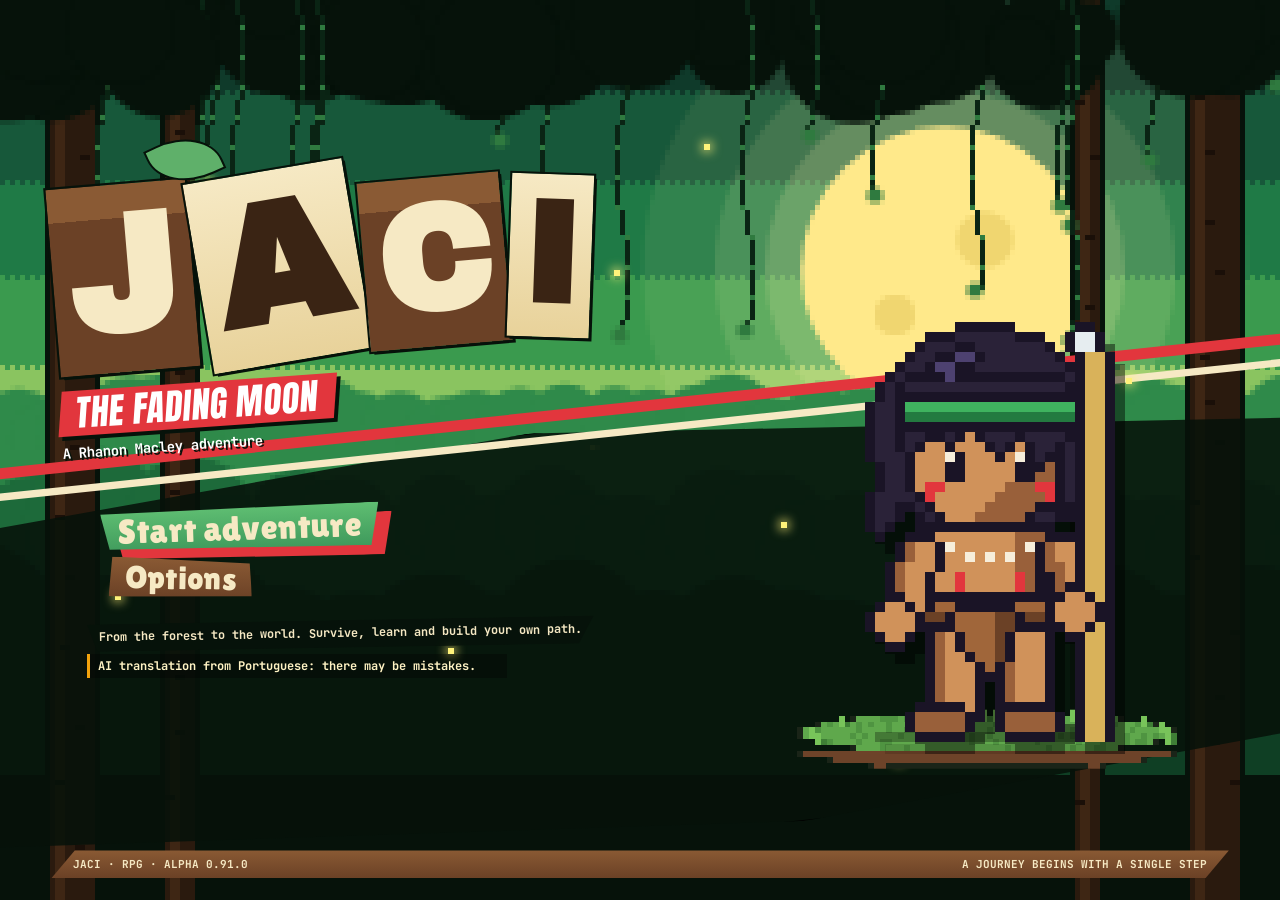
==== commit 70f64bc7: "Publica versão 0.91.0" ====
--- a/index.html
+++ b/index.html
@@ -5,7 +5,7 @@
 <meta name="viewport" content="width=device-width, initial-scale=1, viewport-fit=cover">
 <title>Jaci: A Lua que se Apaga</title>
 <link rel="stylesheet" href="https://fonts.googleapis.com/css2?family=Anton&family=Archivo+Black&family=Luckiest+Guy&family=JetBrains+Mono:wght@400;700&family=Lilita+One&family=Lora:ital,wght@0,500;1,400;1,500&family=Nunito:wght@600;700;800&display=swap">
-<link rel="stylesheet" href="styles.css?v=0.90.1">
+<link rel="stylesheet" href="styles.css?v=0.91.0">
 </head>
 <body>
 <div class="bg" aria-hidden="true">
@@ -144,49 +144,49 @@
 </main>
 <div class="girar" id="girar"><div><b>Vire o celular</b><p>O jogo fica melhor deitado: a mata e a luta são largas.</p><button type="button" class="girar-ok" id="girarOk">Jogar assim mesmo</button></div></div>
 <!-- Ordem importa: utilidades e estado, depois dados, depois quem usa os dados. main.js por último. -->
-<script src="js/core/version.js?v=0.90.1"></script>
-<script src="js/core/utils.js?v=0.90.1"></script>
-<script src="js/core/lang.js?v=0.90.1"></script>   <!-- pede sozinho o js/data/lang/<idioma>.js escolhido -->
-<script src="js/core/state.js?v=0.90.1"></script>
-<script src="js/core/assets.js?v=0.90.1"></script>
-<script src="js/data/sprites.js?v=0.90.1"></script>
-<script src="js/data/animals.js?v=0.90.1"></script>
-<script src="js/data/commands.js?v=0.90.1"></script>
-<script src="js/data/skills.js?v=0.90.1"></script>
-<script src="js/data/narration.js?v=0.90.1"></script>
-<script src="js/data/heroi.js?v=0.90.1"></script>
-<script src="js/data/world.js?v=0.90.1"></script>
-<script src="js/data/stages.js?v=0.90.1"></script>
-<script src="js/data/art.js?v=0.90.1"></script>
-<script src="js/audio/sfx.js?v=0.90.1"></script>
-<script src="js/audio/music.js?v=0.90.1"></script>
-<script src="js/gfx/sprites.js?v=0.90.1"></script>
-<script src="js/gfx/rig.js?v=0.90.1"></script>
-<script src="js/gfx/portraits.js?v=0.90.1"></script>
-<script src="js/gfx/beasts.js?v=0.90.1"></script>
-<script src="js/gfx/fx.js?v=0.90.1"></script>
-<script src="js/gfx/actors.js?v=0.90.1"></script>
-<script src="js/gfx/tiles.js?v=0.90.1"></script>
-<script src="js/gfx/polish.js?v=0.90.1"></script>
-<script src="js/gfx/scenery.js?v=0.90.1"></script>
-<script src="js/gfx/mapart.js?v=0.90.1"></script>
-<script src="js/ui/screen-fx.js?v=0.90.1"></script>
-<script src="js/ui/theme.js?v=0.90.1"></script>
-<script src="js/ui/options.js?v=0.90.1"></script>
-<script src="js/ui/saves.js?v=0.90.1"></script>
-<script src="js/ui/cutin.js?v=0.90.1"></script>
-<script src="js/ui/mapnav.js?v=0.90.1"></script>
-<script src="js/ui/gamepad.js?v=0.90.1"></script>
-<script src="js/ui/narration.js?v=0.90.1"></script>
-<script src="js/systems/combat.js?v=0.90.1"></script>
-<script src="js/systems/world-map.js?v=0.90.1"></script>
-<script src="js/systems/local.js?v=0.90.1"></script>
-<script src="js/systems/journal.js?v=0.90.1"></script>
-<script src="js/systems/equip.js?v=0.90.1"></script>
-<script src="js/systems/skills.js?v=0.90.1"></script>
-<script src="js/systems/explore.js?v=0.90.1"></script>
-<script src="js/systems/notebook.js?v=0.90.1"></script>
-<script src="js/systems/secrets.js?v=0.90.1"></script>
-<script src="js/main.js?v=0.90.1"></script>
+<script src="js/core/version.js?v=0.91.0"></script>
+<script src="js/core/utils.js?v=0.91.0"></script>
+<script src="js/core/lang.js?v=0.91.0"></script>   <!-- pede sozinho o js/data/lang/<idioma>.js escolhido -->
+<script src="js/core/state.js?v=0.91.0"></script>
+<script src="js/core/assets.js?v=0.91.0"></script>
+<script src="js/data/sprites.js?v=0.91.0"></script>
+<script src="js/data/animals.js?v=0.91.0"></script>
+<script src="js/data/commands.js?v=0.91.0"></script>
+<script src="js/data/skills.js?v=0.91.0"></script>
+<script src="js/data/narration.js?v=0.91.0"></script>
+<script src="js/data/heroi.js?v=0.91.0"></script>
+<script src="js/data/world.js?v=0.91.0"></script>
+<script src="js/data/stages.js?v=0.91.0"></script>
+<script src="js/data/art.js?v=0.91.0"></script>
+<script src="js/audio/sfx.js?v=0.91.0"></script>
+<script src="js/audio/music.js?v=0.91.0"></script>
+<script src="js/gfx/sprites.js?v=0.91.0"></script>
+<script src="js/gfx/rig.js?v=0.91.0"></script>
+<script src="js/gfx/portraits.js?v=0.91.0"></script>
+<script src="js/gfx/beasts.js?v=0.91.0"></script>
+<script src="js/gfx/fx.js?v=0.91.0"></script>
+<script src="js/gfx/actors.js?v=0.91.0"></script>
+<script src="js/gfx/tiles.js?v=0.91.0"></script>
+<script src="js/gfx/polish.js?v=0.91.0"></script>
+<script src="js/gfx/scenery.js?v=0.91.0"></script>
+<script src="js/gfx/mapart.js?v=0.91.0"></script>
+<script src="js/ui/screen-fx.js?v=0.91.0"></script>
+<script src="js/ui/theme.js?v=0.91.0"></script>
+<script src="js/ui/options.js?v=0.91.0"></script>
+<script src="js/ui/saves.js?v=0.91.0"></script>
+<script src="js/ui/cutin.js?v=0.91.0"></script>
+<script src="js/ui/mapnav.js?v=0.91.0"></script>
+<script src="js/ui/gamepad.js?v=0.91.0"></script>
+<script src="js/ui/narration.js?v=0.91.0"></script>
+<script src="js/systems/combat.js?v=0.91.0"></script>
+<script src="js/systems/world-map.js?v=0.91.0"></script>
+<script src="js/systems/local.js?v=0.91.0"></script>
+<script src="js/systems/journal.js?v=0.91.0"></script>
+<script src="js/systems/equip.js?v=0.91.0"></script>
+<script src="js/systems/skills.js?v=0.91.0"></script>
+<script src="js/systems/explore.js?v=0.91.0"></script>
+<script src="js/systems/notebook.js?v=0.91.0"></script>
+<script src="js/systems/secrets.js?v=0.91.0"></script>
+<script src="js/main.js?v=0.91.0"></script>
 </body>
 </html>
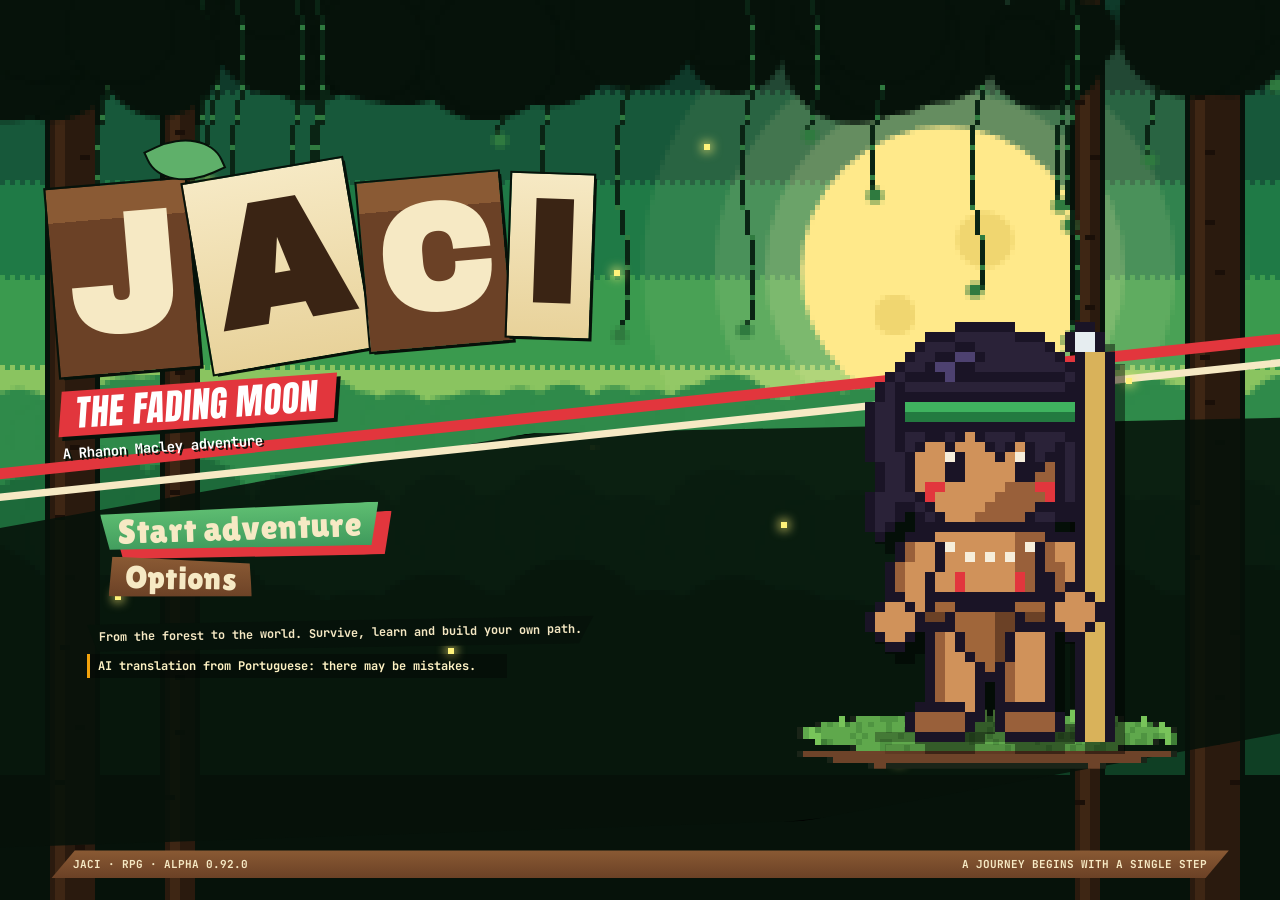
==== commit edfdc5cc: "Publica versão 0.92.0" ====
--- a/index.html
+++ b/index.html
@@ -5,7 +5,7 @@
 <meta name="viewport" content="width=device-width, initial-scale=1, viewport-fit=cover">
 <title>Jaci: A Lua que se Apaga</title>
 <link rel="stylesheet" href="https://fonts.googleapis.com/css2?family=Anton&family=Archivo+Black&family=Luckiest+Guy&family=JetBrains+Mono:wght@400;700&family=Lilita+One&family=Lora:ital,wght@0,500;1,400;1,500&family=Nunito:wght@600;700;800&display=swap">
-<link rel="stylesheet" href="styles.css?v=0.91.0">
+<link rel="stylesheet" href="styles.css?v=0.92.0">
 </head>
 <body>
 <div class="bg" aria-hidden="true">
@@ -144,49 +144,49 @@
 </main>
 <div class="girar" id="girar"><div><b>Vire o celular</b><p>O jogo fica melhor deitado: a mata e a luta são largas.</p><button type="button" class="girar-ok" id="girarOk">Jogar assim mesmo</button></div></div>
 <!-- Ordem importa: utilidades e estado, depois dados, depois quem usa os dados. main.js por último. -->
-<script src="js/core/version.js?v=0.91.0"></script>
-<script src="js/core/utils.js?v=0.91.0"></script>
-<script src="js/core/lang.js?v=0.91.0"></script>   <!-- pede sozinho o js/data/lang/<idioma>.js escolhido -->
-<script src="js/core/state.js?v=0.91.0"></script>
-<script src="js/core/assets.js?v=0.91.0"></script>
-<script src="js/data/sprites.js?v=0.91.0"></script>
-<script src="js/data/animals.js?v=0.91.0"></script>
-<script src="js/data/commands.js?v=0.91.0"></script>
-<script src="js/data/skills.js?v=0.91.0"></script>
-<script src="js/data/narration.js?v=0.91.0"></script>
-<script src="js/data/heroi.js?v=0.91.0"></script>
-<script src="js/data/world.js?v=0.91.0"></script>
-<script src="js/data/stages.js?v=0.91.0"></script>
-<script src="js/data/art.js?v=0.91.0"></script>
-<script src="js/audio/sfx.js?v=0.91.0"></script>
-<script src="js/audio/music.js?v=0.91.0"></script>
-<script src="js/gfx/sprites.js?v=0.91.0"></script>
-<script src="js/gfx/rig.js?v=0.91.0"></script>
-<script src="js/gfx/portraits.js?v=0.91.0"></script>
-<script src="js/gfx/beasts.js?v=0.91.0"></script>
-<script src="js/gfx/fx.js?v=0.91.0"></script>
-<script src="js/gfx/actors.js?v=0.91.0"></script>
-<script src="js/gfx/tiles.js?v=0.91.0"></script>
-<script src="js/gfx/polish.js?v=0.91.0"></script>
-<script src="js/gfx/scenery.js?v=0.91.0"></script>
-<script src="js/gfx/mapart.js?v=0.91.0"></script>
-<script src="js/ui/screen-fx.js?v=0.91.0"></script>
-<script src="js/ui/theme.js?v=0.91.0"></script>
-<script src="js/ui/options.js?v=0.91.0"></script>
-<script src="js/ui/saves.js?v=0.91.0"></script>
-<script src="js/ui/cutin.js?v=0.91.0"></script>
-<script src="js/ui/mapnav.js?v=0.91.0"></script>
-<script src="js/ui/gamepad.js?v=0.91.0"></script>
-<script src="js/ui/narration.js?v=0.91.0"></script>
-<script src="js/systems/combat.js?v=0.91.0"></script>
-<script src="js/systems/world-map.js?v=0.91.0"></script>
-<script src="js/systems/local.js?v=0.91.0"></script>
-<script src="js/systems/journal.js?v=0.91.0"></script>
-<script src="js/systems/equip.js?v=0.91.0"></script>
-<script src="js/systems/skills.js?v=0.91.0"></script>
-<script src="js/systems/explore.js?v=0.91.0"></script>
-<script src="js/systems/notebook.js?v=0.91.0"></script>
-<script src="js/systems/secrets.js?v=0.91.0"></script>
-<script src="js/main.js?v=0.91.0"></script>
+<script src="js/core/version.js?v=0.92.0"></script>
+<script src="js/core/utils.js?v=0.92.0"></script>
+<script src="js/core/lang.js?v=0.92.0"></script>   <!-- pede sozinho o js/data/lang/<idioma>.js escolhido -->
+<script src="js/core/state.js?v=0.92.0"></script>
+<script src="js/core/assets.js?v=0.92.0"></script>
+<script src="js/data/sprites.js?v=0.92.0"></script>
+<script src="js/data/animals.js?v=0.92.0"></script>
+<script src="js/data/commands.js?v=0.92.0"></script>
+<script src="js/data/skills.js?v=0.92.0"></script>
+<script src="js/data/narration.js?v=0.92.0"></script>
+<script src="js/data/heroi.js?v=0.92.0"></script>
+<script src="js/data/world.js?v=0.92.0"></script>
+<script src="js/data/stages.js?v=0.92.0"></script>
+<script src="js/data/art.js?v=0.92.0"></script>
+<script src="js/audio/sfx.js?v=0.92.0"></script>
+<script src="js/audio/music.js?v=0.92.0"></script>
+<script src="js/gfx/sprites.js?v=0.92.0"></script>
+<script src="js/gfx/rig.js?v=0.92.0"></script>
+<script src="js/gfx/portraits.js?v=0.92.0"></script>
+<script src="js/gfx/beasts.js?v=0.92.0"></script>
+<script src="js/gfx/fx.js?v=0.92.0"></script>
+<script src="js/gfx/actors.js?v=0.92.0"></script>
+<script src="js/gfx/tiles.js?v=0.92.0"></script>
+<script src="js/gfx/polish.js?v=0.92.0"></script>
+<script src="js/gfx/scenery.js?v=0.92.0"></script>
+<script src="js/gfx/mapart.js?v=0.92.0"></script>
+<script src="js/ui/screen-fx.js?v=0.92.0"></script>
+<script src="js/ui/theme.js?v=0.92.0"></script>
+<script src="js/ui/options.js?v=0.92.0"></script>
+<script src="js/ui/saves.js?v=0.92.0"></script>
+<script src="js/ui/cutin.js?v=0.92.0"></script>
+<script src="js/ui/mapnav.js?v=0.92.0"></script>
+<script src="js/ui/gamepad.js?v=0.92.0"></script>
+<script src="js/ui/narration.js?v=0.92.0"></script>
+<script src="js/systems/combat.js?v=0.92.0"></script>
+<script src="js/systems/world-map.js?v=0.92.0"></script>
+<script src="js/systems/local.js?v=0.92.0"></script>
+<script src="js/systems/journal.js?v=0.92.0"></script>
+<script src="js/systems/equip.js?v=0.92.0"></script>
+<script src="js/systems/skills.js?v=0.92.0"></script>
+<script src="js/systems/explore.js?v=0.92.0"></script>
+<script src="js/systems/notebook.js?v=0.92.0"></script>
+<script src="js/systems/secrets.js?v=0.92.0"></script>
+<script src="js/main.js?v=0.92.0"></script>
 </body>
 </html>
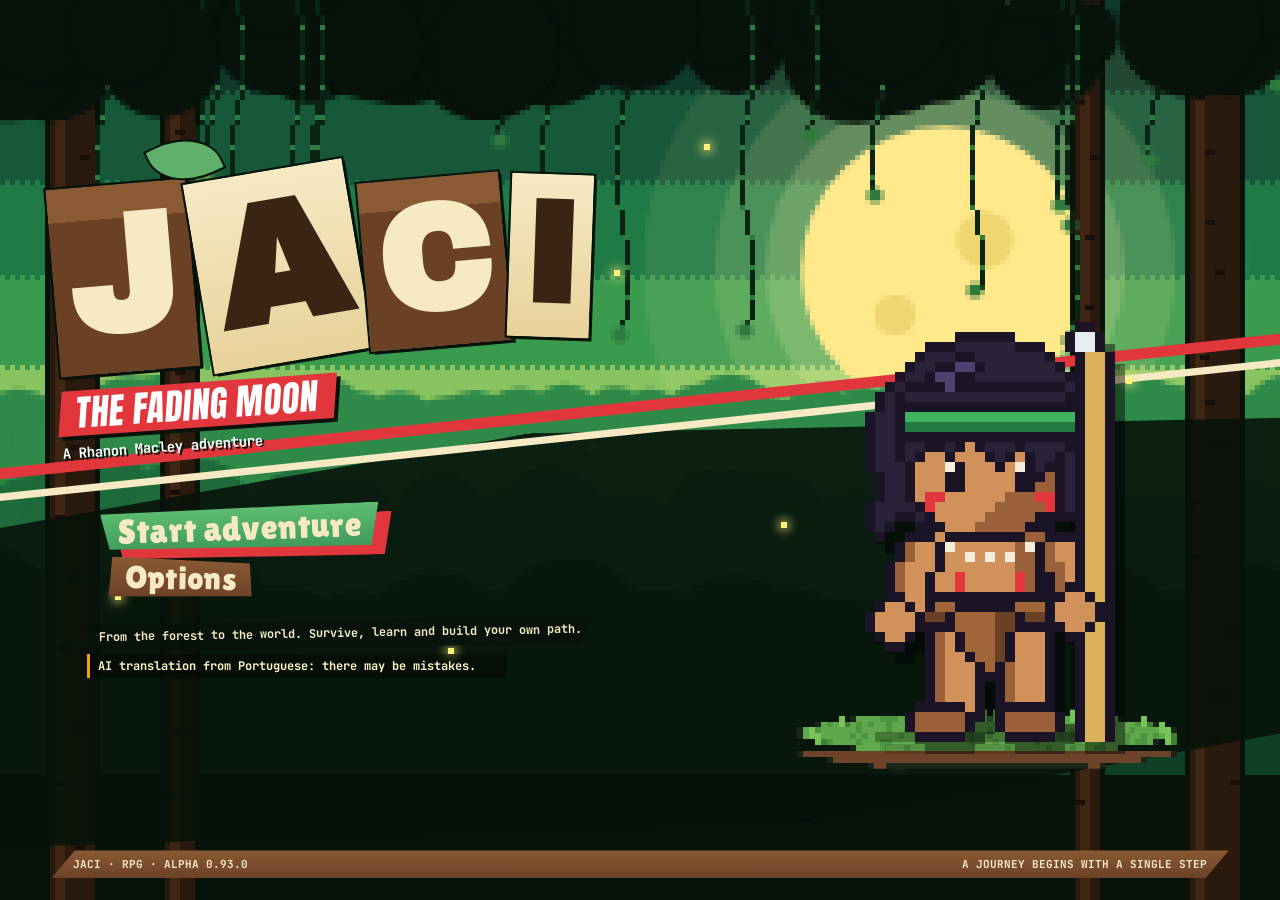
==== commit 113a4673: "Publica versão 0.93.0" ====
--- a/index.html
+++ b/index.html
@@ -5,7 +5,7 @@
 <meta name="viewport" content="width=device-width, initial-scale=1, viewport-fit=cover">
 <title>Jaci: A Lua que se Apaga</title>
 <link rel="stylesheet" href="https://fonts.googleapis.com/css2?family=Anton&family=Archivo+Black&family=Luckiest+Guy&family=JetBrains+Mono:wght@400;700&family=Lilita+One&family=Lora:ital,wght@0,500;1,400;1,500&family=Nunito:wght@600;700;800&display=swap">
-<link rel="stylesheet" href="styles.css?v=0.92.0">
+<link rel="stylesheet" href="styles.css?v=0.93.0">
 </head>
 <body>
 <div class="bg" aria-hidden="true">
@@ -23,6 +23,7 @@
 <div class="opcoes-wrap" id="brasil" hidden role="dialog" aria-label="Mapa do Brasil"><div class="info brasil"></div></div>
 <div class="opcoes-wrap" id="revela" hidden role="dialog" aria-label="Caminho aberto"><div class="info revela"></div></div>
 <div class="cutin" id="cutin" hidden aria-hidden="true"></div>
+<canvas class="prologo" id="prologo" hidden aria-hidden="true"></canvas>
 <section class="title-screen" id="titleScreen" aria-label="Tela inicial do jogo">
   <canvas class="title-bg" id="titleBg" aria-hidden="true"></canvas><div class="title-flies" aria-hidden="true"><i></i><i></i><i></i><i></i><i></i><i></i><i></i><i></i><i></i><i></i></div>
   <div class="title-copy">
@@ -144,49 +145,50 @@
 </main>
 <div class="girar" id="girar"><div><b>Vire o celular</b><p>O jogo fica melhor deitado: a mata e a luta são largas.</p><button type="button" class="girar-ok" id="girarOk">Jogar assim mesmo</button></div></div>
 <!-- Ordem importa: utilidades e estado, depois dados, depois quem usa os dados. main.js por último. -->
-<script src="js/core/version.js?v=0.92.0"></script>
-<script src="js/core/utils.js?v=0.92.0"></script>
-<script src="js/core/lang.js?v=0.92.0"></script>   <!-- pede sozinho o js/data/lang/<idioma>.js escolhido -->
-<script src="js/core/state.js?v=0.92.0"></script>
-<script src="js/core/assets.js?v=0.92.0"></script>
-<script src="js/data/sprites.js?v=0.92.0"></script>
-<script src="js/data/animals.js?v=0.92.0"></script>
-<script src="js/data/commands.js?v=0.92.0"></script>
-<script src="js/data/skills.js?v=0.92.0"></script>
-<script src="js/data/narration.js?v=0.92.0"></script>
-<script src="js/data/heroi.js?v=0.92.0"></script>
-<script src="js/data/world.js?v=0.92.0"></script>
-<script src="js/data/stages.js?v=0.92.0"></script>
-<script src="js/data/art.js?v=0.92.0"></script>
-<script src="js/audio/sfx.js?v=0.92.0"></script>
-<script src="js/audio/music.js?v=0.92.0"></script>
-<script src="js/gfx/sprites.js?v=0.92.0"></script>
-<script src="js/gfx/rig.js?v=0.92.0"></script>
-<script src="js/gfx/portraits.js?v=0.92.0"></script>
-<script src="js/gfx/beasts.js?v=0.92.0"></script>
-<script src="js/gfx/fx.js?v=0.92.0"></script>
-<script src="js/gfx/actors.js?v=0.92.0"></script>
-<script src="js/gfx/tiles.js?v=0.92.0"></script>
-<script src="js/gfx/polish.js?v=0.92.0"></script>
-<script src="js/gfx/scenery.js?v=0.92.0"></script>
-<script src="js/gfx/mapart.js?v=0.92.0"></script>
-<script src="js/ui/screen-fx.js?v=0.92.0"></script>
-<script src="js/ui/theme.js?v=0.92.0"></script>
-<script src="js/ui/options.js?v=0.92.0"></script>
-<script src="js/ui/saves.js?v=0.92.0"></script>
-<script src="js/ui/cutin.js?v=0.92.0"></script>
-<script src="js/ui/mapnav.js?v=0.92.0"></script>
-<script src="js/ui/gamepad.js?v=0.92.0"></script>
-<script src="js/ui/narration.js?v=0.92.0"></script>
-<script src="js/systems/combat.js?v=0.92.0"></script>
-<script src="js/systems/world-map.js?v=0.92.0"></script>
-<script src="js/systems/local.js?v=0.92.0"></script>
-<script src="js/systems/journal.js?v=0.92.0"></script>
-<script src="js/systems/equip.js?v=0.92.0"></script>
-<script src="js/systems/skills.js?v=0.92.0"></script>
-<script src="js/systems/explore.js?v=0.92.0"></script>
-<script src="js/systems/notebook.js?v=0.92.0"></script>
-<script src="js/systems/secrets.js?v=0.92.0"></script>
-<script src="js/main.js?v=0.92.0"></script>
+<script src="js/core/version.js?v=0.93.0"></script>
+<script src="js/core/utils.js?v=0.93.0"></script>
+<script src="js/core/lang.js?v=0.93.0"></script>   <!-- pede sozinho o js/data/lang/<idioma>.js escolhido -->
+<script src="js/core/state.js?v=0.93.0"></script>
+<script src="js/core/assets.js?v=0.93.0"></script>
+<script src="js/data/sprites.js?v=0.93.0"></script>
+<script src="js/data/animals.js?v=0.93.0"></script>
+<script src="js/data/commands.js?v=0.93.0"></script>
+<script src="js/data/skills.js?v=0.93.0"></script>
+<script src="js/data/narration.js?v=0.93.0"></script>
+<script src="js/data/heroi.js?v=0.93.0"></script>
+<script src="js/data/world.js?v=0.93.0"></script>
+<script src="js/data/stages.js?v=0.93.0"></script>
+<script src="js/data/art.js?v=0.93.0"></script>
+<script src="js/audio/sfx.js?v=0.93.0"></script>
+<script src="js/audio/music.js?v=0.93.0"></script>
+<script src="js/gfx/sprites.js?v=0.93.0"></script>
+<script src="js/gfx/rig.js?v=0.93.0"></script>
+<script src="js/gfx/portraits.js?v=0.93.0"></script>
+<script src="js/gfx/beasts.js?v=0.93.0"></script>
+<script src="js/gfx/fx.js?v=0.93.0"></script>
+<script src="js/gfx/actors.js?v=0.93.0"></script>
+<script src="js/gfx/tiles.js?v=0.93.0"></script>
+<script src="js/gfx/polish.js?v=0.93.0"></script>
+<script src="js/gfx/scenery.js?v=0.93.0"></script>
+<script src="js/gfx/mapart.js?v=0.93.0"></script>
+<script src="js/ui/screen-fx.js?v=0.93.0"></script>
+<script src="js/ui/theme.js?v=0.93.0"></script>
+<script src="js/ui/options.js?v=0.93.0"></script>
+<script src="js/ui/saves.js?v=0.93.0"></script>
+<script src="js/ui/cutin.js?v=0.93.0"></script>
+<script src="js/ui/mapnav.js?v=0.93.0"></script>
+<script src="js/ui/gamepad.js?v=0.93.0"></script>
+<script src="js/ui/narration.js?v=0.93.0"></script>
+<script src="js/ui/prologo.js?v=0.93.0"></script>
+<script src="js/systems/combat.js?v=0.93.0"></script>
+<script src="js/systems/world-map.js?v=0.93.0"></script>
+<script src="js/systems/local.js?v=0.93.0"></script>
+<script src="js/systems/journal.js?v=0.93.0"></script>
+<script src="js/systems/equip.js?v=0.93.0"></script>
+<script src="js/systems/skills.js?v=0.93.0"></script>
+<script src="js/systems/explore.js?v=0.93.0"></script>
+<script src="js/systems/notebook.js?v=0.93.0"></script>
+<script src="js/systems/secrets.js?v=0.93.0"></script>
+<script src="js/main.js?v=0.93.0"></script>
 </body>
 </html>
--- a/styles.css
+++ b/styles.css
@@ -567,6 +567,29 @@
 @keyframes ciZoom{from{scale:1.25}to{scale:1.06}}
 @keyframes ciPulse{50%{opacity:.82}}
 .cutin.ambush .ci-dim{background:rgba(50,0,0,.7)}
+/* olhos: a câmera chega devagar, dá um soco quando eles acendem (CI_LIT em ui/cutin.js) e segue escorregando de lado */
+.cutin:is(.first,.vs) .ci-zoom{animation:ciEyes 1.3s linear forwards}
+@keyframes ciEyes{0%{scale:1.34;translate:2.5% 0}30%{scale:1.16;translate:1% 0;animation-timing-function:steps(1)}33%{scale:1.42;translate:0 0;animation-timing-function:cubic-bezier(.2,.8,.3,1)}55%{scale:1.14}100%{scale:1.08;translate:-1.5% 0}}
+/* emboscada: o Rhanon empurrado para trás (canvas em ui/cutin.js) */
+.cutin.ambush .ci-strip{border-color:#e5001c;rotate:4deg;animation:ciStrip .16s var(--snap) backwards}
+.cutin.ambush .ci-zoom{animation:ciZoom .9s cubic-bezier(.2,.8,.3,1) forwards}
+.cutin.ambush .ci-bang{top:4%;left:74%;font-size:clamp(70px,16vw,190px);animation-delay:.13s}
+.cutin.ambush .ci-sub{top:auto;bottom:9vh;animation-delay:.2s}
+.cutin.out:is(.ambush,.boss) .ci-strip{animation:ciSlash .2s ease-in forwards}
+/* encontro com um chefe: faixa mais alta e escura, a câmera chegando perto até o clarão do rugido (ciBoss) */
+.cutin.boss .ci-strip{height:min(56vh,48vw);border-color:#e5001c;rotate:-3deg;animation:ciStrip .2s var(--snap) backwards}
+.cutin.boss .ci-zoom{animation:ciBossZoom 1.75s linear forwards}
+.cutin.boss .ci-dim{background:rgba(8,0,6,.82)}
+.cutin.boss .ci-band{background:#0a0408;border-color:#e5001c}
+@keyframes ciBossZoom{0%{scale:1}46%{scale:1.1;animation-timing-function:steps(1)}50%{scale:1.26;animation-timing-function:cubic-bezier(.2,.8,.3,1)}100%{scale:1.04}}
+/* posse do Pytuna (pytunaCine em combat.js): a nuvem com olhos por cima do palco, que escurece enquanto a cena dura */
+.pyt-cine{position:absolute;inset:0;width:100%;height:100%;z-index:5;pointer-events:none;image-rendering:pixelated;transition:opacity .4s}
+.pyt-cine.out{opacity:0}
+
+/* abertura ilustrada do jogo novo (ui/prologo.js): quadros atrás da fala do Pajé */
+.prologo{position:fixed;inset:0;width:100%;height:100%;z-index:1400;image-rendering:pixelated;background:#06060c;transition:opacity .6s}
+.prologo[hidden]{display:none}
+.prologo.out{opacity:0}
 
 /* ===== teclado nos mapas ===== */
 .node.sel>circle{fill:var(--paper);stroke:var(--blood);stroke-width:5}
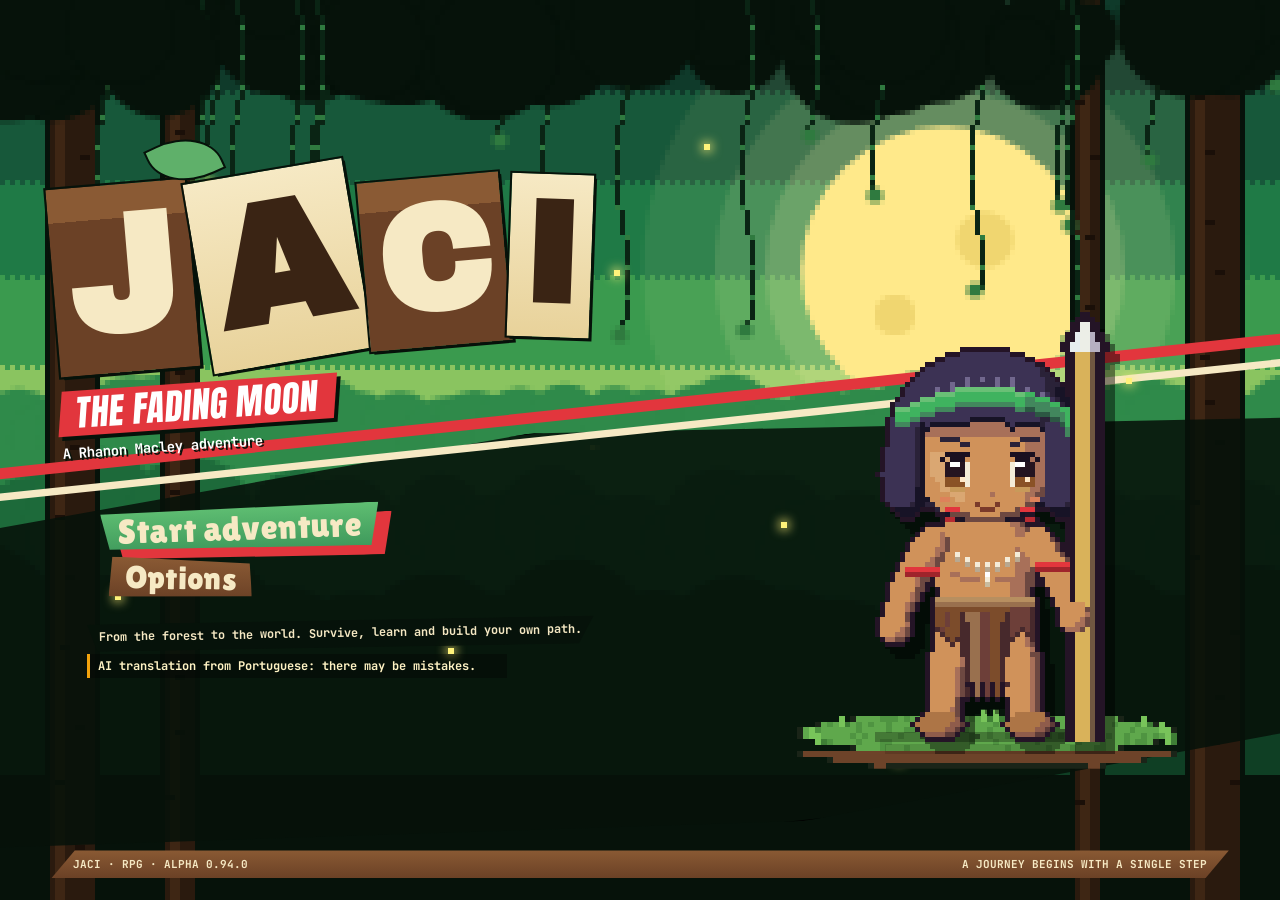
==== commit 079db812: "Publica versão 0.94.0" ====
--- a/index.html
+++ b/index.html
@@ -5,7 +5,7 @@
 <meta name="viewport" content="width=device-width, initial-scale=1, viewport-fit=cover">
 <title>Jaci: A Lua que se Apaga</title>
 <link rel="stylesheet" href="https://fonts.googleapis.com/css2?family=Anton&family=Archivo+Black&family=Luckiest+Guy&family=JetBrains+Mono:wght@400;700&family=Lilita+One&family=Lora:ital,wght@0,500;1,400;1,500&family=Nunito:wght@600;700;800&display=swap">
-<link rel="stylesheet" href="styles.css?v=0.93.0">
+<link rel="stylesheet" href="styles.css?v=0.94.0">
 </head>
 <body>
 <div class="bg" aria-hidden="true">
@@ -13,7 +13,7 @@
   <div class="layer a"><div class="star"></div><div class="band b2"></div><div class="band b1"></div><div class="band b3"></div></div>
 </div>
 <div class="wipe" id="wipe"></div>
-<div class="narra" id="narra" hidden role="dialog" aria-live="polite"><canvas class="narra-face" width="80" height="96" aria-hidden="true"></canvas><div><b>Pajé</b><p></p><small></small></div></div>
+<div class="narra" id="narra" hidden role="dialog" aria-live="polite"><canvas class="narra-face" width="112" height="128" aria-hidden="true"></canvas><div><b>Pajé</b><p></p><small></small></div></div>
 <div class="opcoes-wrap" id="opcoes" hidden role="dialog" aria-label="Opções"><div class="info opcoes"></div></div>
 <div class="opcoes-wrap" id="caderno" hidden role="dialog" aria-label="Caderno de bichos"><div class="info caderno"></div></div>
 <div class="opcoes-wrap" id="equipar" hidden role="dialog" aria-label="Equipamento"><div class="info equipar"></div></div>
@@ -145,50 +145,53 @@
 </main>
 <div class="girar" id="girar"><div><b>Vire o celular</b><p>O jogo fica melhor deitado: a mata e a luta são largas.</p><button type="button" class="girar-ok" id="girarOk">Jogar assim mesmo</button></div></div>
 <!-- Ordem importa: utilidades e estado, depois dados, depois quem usa os dados. main.js por último. -->
-<script src="js/core/version.js?v=0.93.0"></script>
-<script src="js/core/utils.js?v=0.93.0"></script>
-<script src="js/core/lang.js?v=0.93.0"></script>   <!-- pede sozinho o js/data/lang/<idioma>.js escolhido -->
-<script src="js/core/state.js?v=0.93.0"></script>
-<script src="js/core/assets.js?v=0.93.0"></script>
-<script src="js/data/sprites.js?v=0.93.0"></script>
-<script src="js/data/animals.js?v=0.93.0"></script>
-<script src="js/data/commands.js?v=0.93.0"></script>
-<script src="js/data/skills.js?v=0.93.0"></script>
-<script src="js/data/narration.js?v=0.93.0"></script>
-<script src="js/data/heroi.js?v=0.93.0"></script>
-<script src="js/data/world.js?v=0.93.0"></script>
-<script src="js/data/stages.js?v=0.93.0"></script>
-<script src="js/data/art.js?v=0.93.0"></script>
-<script src="js/audio/sfx.js?v=0.93.0"></script>
-<script src="js/audio/music.js?v=0.93.0"></script>
-<script src="js/gfx/sprites.js?v=0.93.0"></script>
-<script src="js/gfx/rig.js?v=0.93.0"></script>
-<script src="js/gfx/portraits.js?v=0.93.0"></script>
-<script src="js/gfx/beasts.js?v=0.93.0"></script>
-<script src="js/gfx/fx.js?v=0.93.0"></script>
-<script src="js/gfx/actors.js?v=0.93.0"></script>
-<script src="js/gfx/tiles.js?v=0.93.0"></script>
-<script src="js/gfx/polish.js?v=0.93.0"></script>
-<script src="js/gfx/scenery.js?v=0.93.0"></script>
-<script src="js/gfx/mapart.js?v=0.93.0"></script>
-<script src="js/ui/screen-fx.js?v=0.93.0"></script>
-<script src="js/ui/theme.js?v=0.93.0"></script>
-<script src="js/ui/options.js?v=0.93.0"></script>
-<script src="js/ui/saves.js?v=0.93.0"></script>
-<script src="js/ui/cutin.js?v=0.93.0"></script>
-<script src="js/ui/mapnav.js?v=0.93.0"></script>
-<script src="js/ui/gamepad.js?v=0.93.0"></script>
-<script src="js/ui/narration.js?v=0.93.0"></script>
-<script src="js/ui/prologo.js?v=0.93.0"></script>
-<script src="js/systems/combat.js?v=0.93.0"></script>
-<script src="js/systems/world-map.js?v=0.93.0"></script>
-<script src="js/systems/local.js?v=0.93.0"></script>
-<script src="js/systems/journal.js?v=0.93.0"></script>
-<script src="js/systems/equip.js?v=0.93.0"></script>
-<script src="js/systems/skills.js?v=0.93.0"></script>
-<script src="js/systems/explore.js?v=0.93.0"></script>
-<script src="js/systems/notebook.js?v=0.93.0"></script>
-<script src="js/systems/secrets.js?v=0.93.0"></script>
-<script src="js/main.js?v=0.93.0"></script>
+<script src="js/core/version.js?v=0.94.0"></script>
+<script src="js/core/utils.js?v=0.94.0"></script>
+<script src="js/core/lang.js?v=0.94.0"></script>   <!-- pede sozinho o js/data/lang/<idioma>.js escolhido -->
+<script src="js/core/state.js?v=0.94.0"></script>
+<script src="js/core/assets.js?v=0.94.0"></script>
+<script src="js/data/sprites.js?v=0.94.0"></script>
+<script src="js/data/animals.js?v=0.94.0"></script>
+<script src="js/data/commands.js?v=0.94.0"></script>
+<script src="js/data/skills.js?v=0.94.0"></script>
+<script src="js/data/narration.js?v=0.94.0"></script>
+<script src="js/data/heroi.js?v=0.94.0"></script>
+<script src="js/data/world.js?v=0.94.0"></script>
+<script src="js/data/stages.js?v=0.94.0"></script>
+<script src="js/data/art.js?v=0.94.0"></script>
+<script src="js/audio/sfx.js?v=0.94.0"></script>
+<script src="js/audio/music.js?v=0.94.0"></script>
+<script src="js/gfx/sprites.js?v=0.94.0"></script>
+<script src="js/gfx/rig.js?v=0.94.0"></script>
+<script src="js/gfx/boneco.js?v=0.94.0"></script>
+<script src="js/gfx/portraits.js?v=0.94.0"></script>
+<script src="js/gfx/retratos.js?v=0.94.0"></script>
+<script src="js/gfx/beasts.js?v=0.94.0"></script>
+<script src="js/gfx/fx.js?v=0.94.0"></script>
+<script src="js/gfx/golpes.js?v=0.94.0"></script>
+<script src="js/gfx/actors.js?v=0.94.0"></script>
+<script src="js/gfx/tiles.js?v=0.94.0"></script>
+<script src="js/gfx/polish.js?v=0.94.0"></script>
+<script src="js/gfx/scenery.js?v=0.94.0"></script>
+<script src="js/gfx/mapart.js?v=0.94.0"></script>
+<script src="js/ui/screen-fx.js?v=0.94.0"></script>
+<script src="js/ui/theme.js?v=0.94.0"></script>
+<script src="js/ui/options.js?v=0.94.0"></script>
+<script src="js/ui/saves.js?v=0.94.0"></script>
+<script src="js/ui/cutin.js?v=0.94.0"></script>
+<script src="js/ui/mapnav.js?v=0.94.0"></script>
+<script src="js/ui/gamepad.js?v=0.94.0"></script>
+<script src="js/ui/narration.js?v=0.94.0"></script>
+<script src="js/ui/prologo.js?v=0.94.0"></script>
+<script src="js/systems/combat.js?v=0.94.0"></script>
+<script src="js/systems/world-map.js?v=0.94.0"></script>
+<script src="js/systems/local.js?v=0.94.0"></script>
+<script src="js/systems/journal.js?v=0.94.0"></script>
+<script src="js/systems/equip.js?v=0.94.0"></script>
+<script src="js/systems/skills.js?v=0.94.0"></script>
+<script src="js/systems/explore.js?v=0.94.0"></script>
+<script src="js/systems/notebook.js?v=0.94.0"></script>
+<script src="js/systems/secrets.js?v=0.94.0"></script>
+<script src="js/main.js?v=0.94.0"></script>
 </body>
 </html>
--- a/styles.css
+++ b/styles.css
@@ -583,7 +583,7 @@
 .cutin.boss .ci-band{background:#0a0408;border-color:#e5001c}
 @keyframes ciBossZoom{0%{scale:1}46%{scale:1.1;animation-timing-function:steps(1)}50%{scale:1.26;animation-timing-function:cubic-bezier(.2,.8,.3,1)}100%{scale:1.04}}
 /* posse do Pytuna (pytunaCine em combat.js): a nuvem com olhos por cima do palco, que escurece enquanto a cena dura */
-.pyt-cine{position:absolute;inset:0;width:100%;height:100%;z-index:5;pointer-events:none;image-rendering:pixelated;transition:opacity .4s}
+.pyt-cine,.elem-cine{position:absolute;inset:0;width:100%;height:100%;z-index:5;pointer-events:none;image-rendering:pixelated;transition:opacity .4s}
 .pyt-cine.out{opacity:0}
 
 /* abertura ilustrada do jogo novo (ui/prologo.js): quadros atrás da fala do Pajé */
@@ -1495,7 +1495,7 @@
    Seletores com #narra para valer por cima do .polido */
 #narra{--pw:clamp(150px,17vw,220px);grid-template-columns:1fr;padding-left:calc(var(--pw) + 6px);overflow:visible}
 #narra.rhanon{padding-left:22px;padding-right:calc(var(--pw) + 6px)}
-#narra canvas.narra-face{position:absolute;bottom:-4px;left:-18px;width:var(--pw);height:calc(var(--pw) * 1.2);border:0;background:none;
+#narra canvas.narra-face{position:absolute;bottom:-4px;left:-18px;width:var(--pw);height:calc(var(--pw) * 1.143);border:0;background:none;
   box-shadow:none;image-rendering:pixelated;filter:drop-shadow(5px 5px 0 rgba(0,0,0,.3));pointer-events:none;z-index:2;order:0}
 #narra.rhanon canvas.narra-face{left:auto;right:-18px}
 #narra canvas.narra-face.entra{animation:narraFaceIn .28s cubic-bezier(.2,.9,.3,1)}
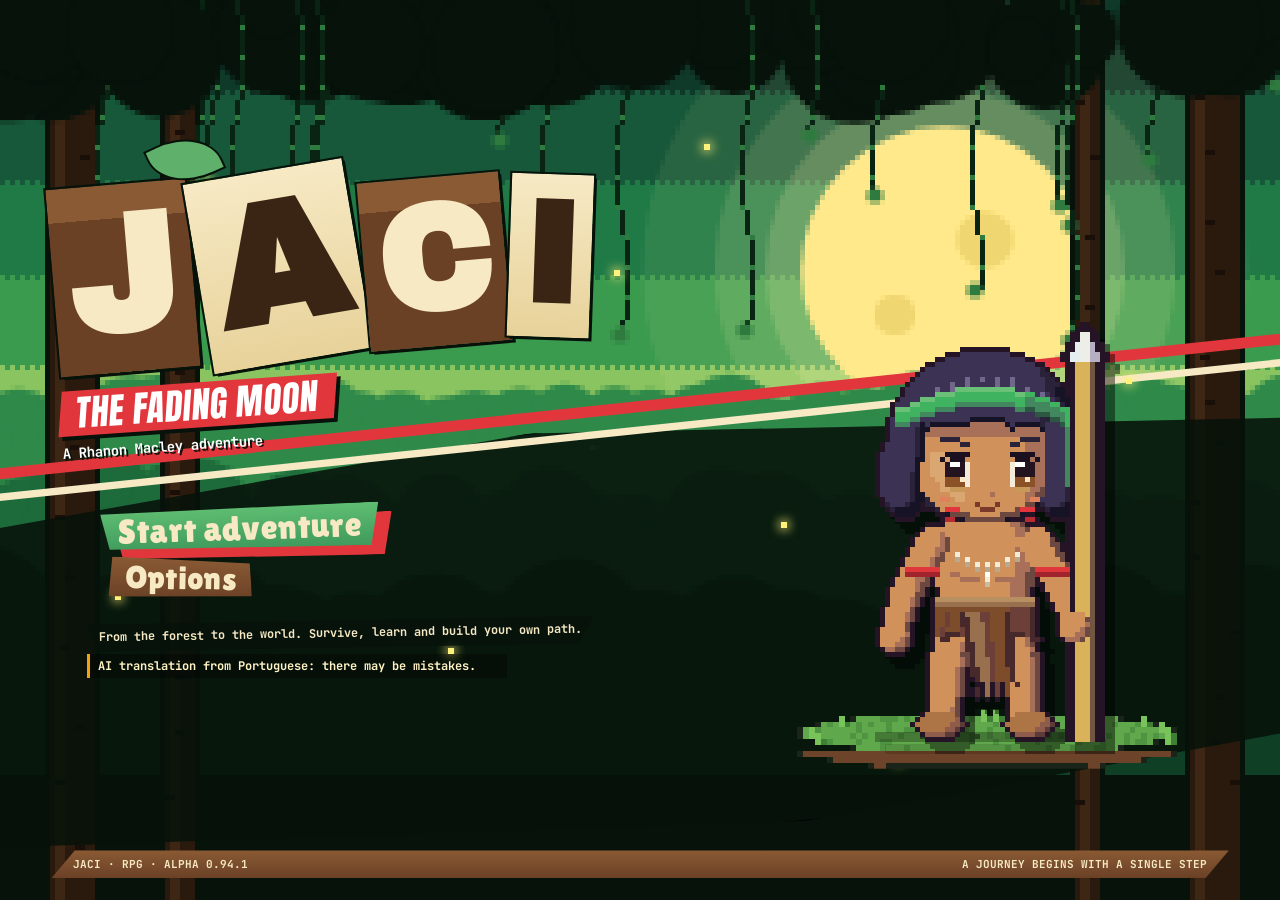
==== commit e12cf6ce: "Publica versão 0.94.1" ====
--- a/index.html
+++ b/index.html
@@ -5,7 +5,7 @@
 <meta name="viewport" content="width=device-width, initial-scale=1, viewport-fit=cover">
 <title>Jaci: A Lua que se Apaga</title>
 <link rel="stylesheet" href="https://fonts.googleapis.com/css2?family=Anton&family=Archivo+Black&family=Luckiest+Guy&family=JetBrains+Mono:wght@400;700&family=Lilita+One&family=Lora:ital,wght@0,500;1,400;1,500&family=Nunito:wght@600;700;800&display=swap">
-<link rel="stylesheet" href="styles.css?v=0.94.0">
+<link rel="stylesheet" href="styles.css?v=0.94.1">
 </head>
 <body>
 <div class="bg" aria-hidden="true">
@@ -92,6 +92,7 @@
         <g class="land">
           <path d="M205 106 L262 101 320 128 350 175 382 190 405 196 440 228 444 268 427 302 416 322 394 387 374 421 361 442 343 479 326 527 294 538 263 507 267 465 246 433 226 401 204 370 165 359 110 349 99 311 126 286 109 254 147 213 162 180 172 139Z"/>
         </g>
+        <g class="mapa-mato" id="mapdeco" aria-hidden="true"></g>
         <g class="nuvens" aria-hidden="true"><ellipse cx="-300" cy="160" rx="110" ry="42"/><ellipse cx="-60" cy="420" rx="130" ry="48"/><ellipse cx="200" cy="250" rx="90" ry="36"/><ellipse cx="460" cy="480" rx="120" ry="44"/><ellipse cx="620" cy="140" rx="100" ry="40"/></g>
         <path id="route"/>
         <g id="nodes"></g>
@@ -109,6 +110,7 @@
       <svg id="lsvg" viewBox="0 0 440 325" role="img" aria-label="Mapa estilizado da aldeia">
         <path class="lbay" id="lbay"/><polygon class="land" id="lland"/>
         <path class="river" id="lriver"/><path class="river-hi" id="lriver2"/>
+        <g class="mapa-mato" id="ldeco" aria-hidden="true"></g>
         <g class="nuvens" aria-hidden="true"><ellipse cx="-300" cy="160" rx="110" ry="42"/><ellipse cx="-60" cy="420" rx="130" ry="48"/><ellipse cx="200" cy="250" rx="90" ry="36"/><ellipse cx="460" cy="480" rx="120" ry="44"/><ellipse cx="620" cy="140" rx="100" ry="40"/></g>
         <g id="lroad"></g><g id="lroutes"></g><g id="lbridges"></g><g id="lnodes"></g>
         <g id="lmk"><g class="pin"><path d="M0 0 L-7 -14 L7 -14Z"/><circle cx="0" cy="-19" r="7"/></g></g>
@@ -145,53 +147,53 @@
 </main>
 <div class="girar" id="girar"><div><b>Vire o celular</b><p>O jogo fica melhor deitado: a mata e a luta são largas.</p><button type="button" class="girar-ok" id="girarOk">Jogar assim mesmo</button></div></div>
 <!-- Ordem importa: utilidades e estado, depois dados, depois quem usa os dados. main.js por último. -->
-<script src="js/core/version.js?v=0.94.0"></script>
-<script src="js/core/utils.js?v=0.94.0"></script>
-<script src="js/core/lang.js?v=0.94.0"></script>   <!-- pede sozinho o js/data/lang/<idioma>.js escolhido -->
-<script src="js/core/state.js?v=0.94.0"></script>
-<script src="js/core/assets.js?v=0.94.0"></script>
-<script src="js/data/sprites.js?v=0.94.0"></script>
-<script src="js/data/animals.js?v=0.94.0"></script>
-<script src="js/data/commands.js?v=0.94.0"></script>
-<script src="js/data/skills.js?v=0.94.0"></script>
-<script src="js/data/narration.js?v=0.94.0"></script>
-<script src="js/data/heroi.js?v=0.94.0"></script>
-<script src="js/data/world.js?v=0.94.0"></script>
-<script src="js/data/stages.js?v=0.94.0"></script>
-<script src="js/data/art.js?v=0.94.0"></script>
-<script src="js/audio/sfx.js?v=0.94.0"></script>
-<script src="js/audio/music.js?v=0.94.0"></script>
-<script src="js/gfx/sprites.js?v=0.94.0"></script>
-<script src="js/gfx/rig.js?v=0.94.0"></script>
-<script src="js/gfx/boneco.js?v=0.94.0"></script>
-<script src="js/gfx/portraits.js?v=0.94.0"></script>
-<script src="js/gfx/retratos.js?v=0.94.0"></script>
-<script src="js/gfx/beasts.js?v=0.94.0"></script>
-<script src="js/gfx/fx.js?v=0.94.0"></script>
-<script src="js/gfx/golpes.js?v=0.94.0"></script>
-<script src="js/gfx/actors.js?v=0.94.0"></script>
-<script src="js/gfx/tiles.js?v=0.94.0"></script>
-<script src="js/gfx/polish.js?v=0.94.0"></script>
-<script src="js/gfx/scenery.js?v=0.94.0"></script>
-<script src="js/gfx/mapart.js?v=0.94.0"></script>
-<script src="js/ui/screen-fx.js?v=0.94.0"></script>
-<script src="js/ui/theme.js?v=0.94.0"></script>
-<script src="js/ui/options.js?v=0.94.0"></script>
-<script src="js/ui/saves.js?v=0.94.0"></script>
-<script src="js/ui/cutin.js?v=0.94.0"></script>
-<script src="js/ui/mapnav.js?v=0.94.0"></script>
-<script src="js/ui/gamepad.js?v=0.94.0"></script>
-<script src="js/ui/narration.js?v=0.94.0"></script>
-<script src="js/ui/prologo.js?v=0.94.0"></script>
-<script src="js/systems/combat.js?v=0.94.0"></script>
-<script src="js/systems/world-map.js?v=0.94.0"></script>
-<script src="js/systems/local.js?v=0.94.0"></script>
-<script src="js/systems/journal.js?v=0.94.0"></script>
-<script src="js/systems/equip.js?v=0.94.0"></script>
-<script src="js/systems/skills.js?v=0.94.0"></script>
-<script src="js/systems/explore.js?v=0.94.0"></script>
-<script src="js/systems/notebook.js?v=0.94.0"></script>
-<script src="js/systems/secrets.js?v=0.94.0"></script>
-<script src="js/main.js?v=0.94.0"></script>
+<script src="js/core/version.js?v=0.94.1"></script>
+<script src="js/core/utils.js?v=0.94.1"></script>
+<script src="js/core/lang.js?v=0.94.1"></script>   <!-- pede sozinho o js/data/lang/<idioma>.js escolhido -->
+<script src="js/core/state.js?v=0.94.1"></script>
+<script src="js/core/assets.js?v=0.94.1"></script>
+<script src="js/data/sprites.js?v=0.94.1"></script>
+<script src="js/data/animals.js?v=0.94.1"></script>
+<script src="js/data/commands.js?v=0.94.1"></script>
+<script src="js/data/skills.js?v=0.94.1"></script>
+<script src="js/data/narration.js?v=0.94.1"></script>
+<script src="js/data/heroi.js?v=0.94.1"></script>
+<script src="js/data/world.js?v=0.94.1"></script>
+<script src="js/data/stages.js?v=0.94.1"></script>
+<script src="js/data/art.js?v=0.94.1"></script>
+<script src="js/audio/sfx.js?v=0.94.1"></script>
+<script src="js/audio/music.js?v=0.94.1"></script>
+<script src="js/gfx/sprites.js?v=0.94.1"></script>
+<script src="js/gfx/rig.js?v=0.94.1"></script>
+<script src="js/gfx/boneco.js?v=0.94.1"></script>
+<script src="js/gfx/portraits.js?v=0.94.1"></script>
+<script src="js/gfx/retratos.js?v=0.94.1"></script>
+<script src="js/gfx/beasts.js?v=0.94.1"></script>
+<script src="js/gfx/fx.js?v=0.94.1"></script>
+<script src="js/gfx/golpes.js?v=0.94.1"></script>
+<script src="js/gfx/actors.js?v=0.94.1"></script>
+<script src="js/gfx/tiles.js?v=0.94.1"></script>
+<script src="js/gfx/polish.js?v=0.94.1"></script>
+<script src="js/gfx/scenery.js?v=0.94.1"></script>
+<script src="js/gfx/mapart.js?v=0.94.1"></script>
+<script src="js/ui/screen-fx.js?v=0.94.1"></script>
+<script src="js/ui/theme.js?v=0.94.1"></script>
+<script src="js/ui/options.js?v=0.94.1"></script>
+<script src="js/ui/saves.js?v=0.94.1"></script>
+<script src="js/ui/cutin.js?v=0.94.1"></script>
+<script src="js/ui/mapnav.js?v=0.94.1"></script>
+<script src="js/ui/gamepad.js?v=0.94.1"></script>
+<script src="js/ui/narration.js?v=0.94.1"></script>
+<script src="js/ui/prologo.js?v=0.94.1"></script>
+<script src="js/systems/combat.js?v=0.94.1"></script>
+<script src="js/systems/world-map.js?v=0.94.1"></script>
+<script src="js/systems/local.js?v=0.94.1"></script>
+<script src="js/systems/journal.js?v=0.94.1"></script>
+<script src="js/systems/equip.js?v=0.94.1"></script>
+<script src="js/systems/skills.js?v=0.94.1"></script>
+<script src="js/systems/explore.js?v=0.94.1"></script>
+<script src="js/systems/notebook.js?v=0.94.1"></script>
+<script src="js/systems/secrets.js?v=0.94.1"></script>
+<script src="js/main.js?v=0.94.1"></script>
 </body>
 </html>
--- a/styles.css
+++ b/styles.css
@@ -1084,12 +1084,25 @@
 .brasil{width:min(900px,94vw);height:min(640px,90vh);overflow:auto}
 .br-wrap{display:grid;grid-template-columns:minmax(0,1.1fr) minmax(250px,1fr);gap:14px;align-items:start}
 .br-wrap svg{width:100%;height:min(500px,64vh)}
-.br-wrap .land path{fill:#3f6a3a}
+.br-wrap .land path{fill:#8fbf6a}
+.br-mar{fill:#a9d8de}
+.br-ondas path{fill:none;stroke:#ffffff;stroke-width:1.2;stroke-linecap:round;opacity:.7}
+.br-vizinho{fill:#e6d9b4;stroke:#b8a678;stroke-width:1.5}
+.br-espuma path{fill:none;stroke:#ffffff;stroke-width:9;stroke-linejoin:round;opacity:.55}
+.br-rosa circle{fill:#f6e9c4;stroke:#6a4a22;stroke-width:1.5}
+.br-rosa path{fill:#b88a4a;stroke:#3a2a14;stroke-width:1;stroke-linejoin:round}
+.br-rosa path.n{fill:#e2363d}
+.br-rosa text{font:400 11px var(--display);fill:#3a2a14}
+.br-oceano{font:italic 600 11px Georgia,serif;fill:#3a7a8a;letter-spacing:2px;opacity:.8}
+.br-terreno,.mapa-mato{pointer-events:none}
+.br-rios-b path{fill:none;stroke:#1e5a86;stroke-width:3.4;stroke-linecap:round;opacity:.55}
+.br-rios path{fill:none;stroke:#6ac0ee;stroke-width:1.8;stroke-linecap:round}
+.br-mato.shut{filter:grayscale(1);opacity:.45}
 .br-wrap .land-edge path{fill:none;stroke:#06120a;stroke-width:3}
-.br-area{fill:var(--rc);fill-opacity:.25;stroke:rgba(6,18,10,.55);stroke-width:2;stroke-dasharray:5 4}
-.br-area.been{fill-opacity:.6}
+.br-area{fill:var(--rc);fill-opacity:.2;stroke:rgba(6,18,10,.55);stroke-width:2;stroke-dasharray:5 4}
+.br-area.been{fill-opacity:.48}
 .br-area.shut{fill:#2a2a2a;fill-opacity:.45}
-.br-area.sel{fill-opacity:.8}
+.br-area.sel{fill-opacity:.62}
 .br-trail{fill:none;stroke:#f6e9c4;stroke-width:3;stroke-dasharray:6 7;opacity:.6}
 .br-dot>circle{fill:#5a5a5a;stroke:#06120a;stroke-width:3}
 .br-dot:not(.open) .br-ico{opacity:.55}
@@ -1454,7 +1467,7 @@
 .polido .pin{animation:pinBob .7s ease-in-out infinite alternate}
 @keyframes pinBob{to{transform:translateY(-4px)}}
 .polido .br-area{transition:fill-opacity .2s,filter .2s,transform .25s cubic-bezier(.2,1.4,.4,1);transform-box:fill-box;transform-origin:center}
-.polido .br-area.sel{transform:translateY(-5px) scale(1.03);filter:drop-shadow(0 6px 0 rgba(6,18,10,.6)) brightness(1.1);stroke:#ffd23a;stroke-width:3;stroke-dasharray:none}
+.polido .br-area.sel{filter:brightness(1.12);stroke:#ffd23a;stroke-width:3;stroke-dasharray:none}
 .polido .br-area:not(.sel):hover{fill-opacity:.7}
 @media (prefers-reduced-motion:reduce){.polido :is(.nuvens,.river-hi,.lroute,#route,.node.sel .micon,.pin){animation:none!important}}
 /* ===== Acabamento: letras. Menus e títulos dos painéis em Lilita One (grossa e arredondada), a narração do Pajé em
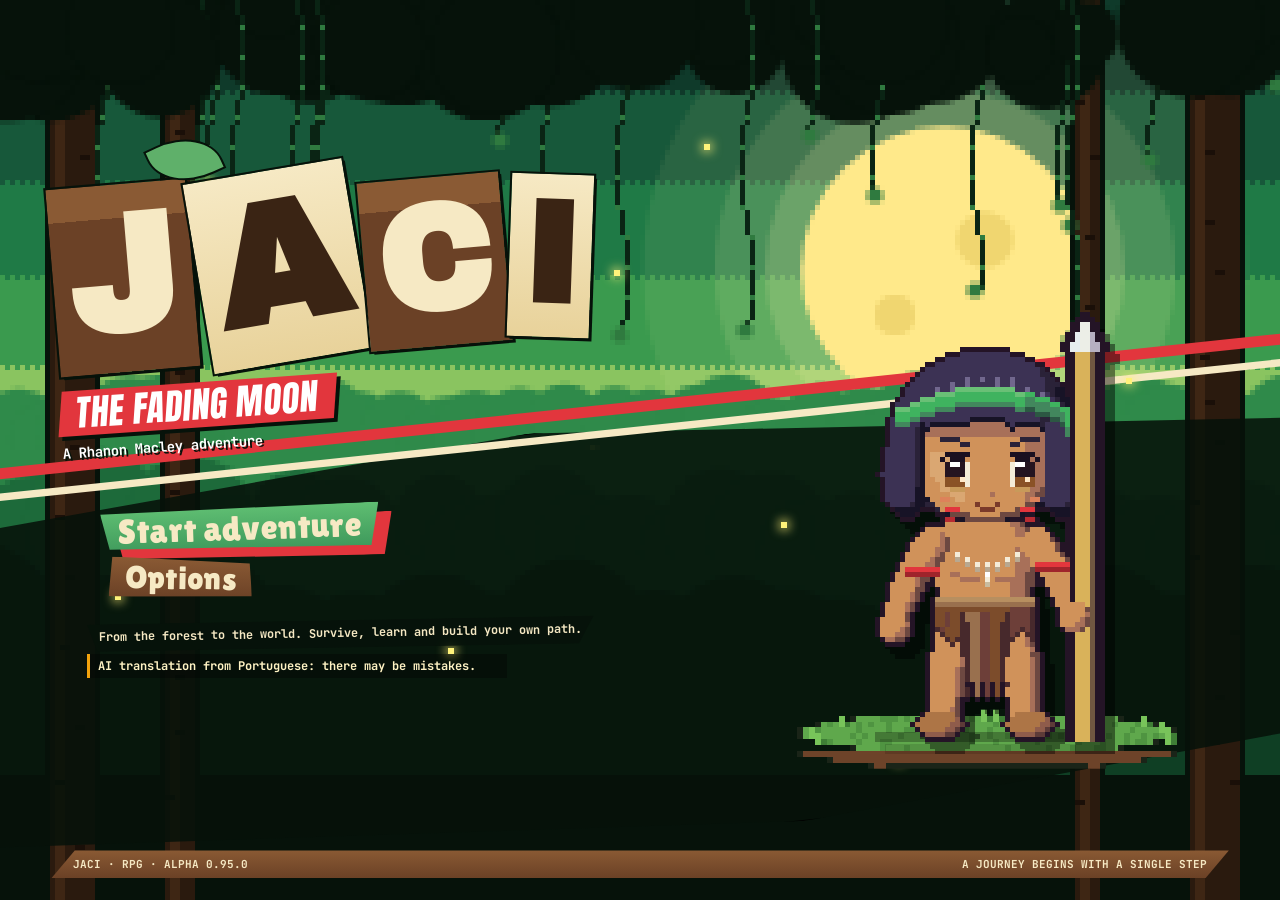
==== commit e568ced7: "Publica versão 0.95.0" ====
--- a/index.html
+++ b/index.html
@@ -5,7 +5,7 @@
 <meta name="viewport" content="width=device-width, initial-scale=1, viewport-fit=cover">
 <title>Jaci: A Lua que se Apaga</title>
 <link rel="stylesheet" href="https://fonts.googleapis.com/css2?family=Anton&family=Archivo+Black&family=Luckiest+Guy&family=JetBrains+Mono:wght@400;700&family=Lilita+One&family=Lora:ital,wght@0,500;1,400;1,500&family=Nunito:wght@600;700;800&display=swap">
-<link rel="stylesheet" href="styles.css?v=0.94.1">
+<link rel="stylesheet" href="styles.css?v=0.95.0">
 </head>
 <body>
 <div class="bg" aria-hidden="true">
@@ -147,53 +147,53 @@
 </main>
 <div class="girar" id="girar"><div><b>Vire o celular</b><p>O jogo fica melhor deitado: a mata e a luta são largas.</p><button type="button" class="girar-ok" id="girarOk">Jogar assim mesmo</button></div></div>
 <!-- Ordem importa: utilidades e estado, depois dados, depois quem usa os dados. main.js por último. -->
-<script src="js/core/version.js?v=0.94.1"></script>
-<script src="js/core/utils.js?v=0.94.1"></script>
-<script src="js/core/lang.js?v=0.94.1"></script>   <!-- pede sozinho o js/data/lang/<idioma>.js escolhido -->
-<script src="js/core/state.js?v=0.94.1"></script>
-<script src="js/core/assets.js?v=0.94.1"></script>
-<script src="js/data/sprites.js?v=0.94.1"></script>
-<script src="js/data/animals.js?v=0.94.1"></script>
-<script src="js/data/commands.js?v=0.94.1"></script>
-<script src="js/data/skills.js?v=0.94.1"></script>
-<script src="js/data/narration.js?v=0.94.1"></script>
-<script src="js/data/heroi.js?v=0.94.1"></script>
-<script src="js/data/world.js?v=0.94.1"></script>
-<script src="js/data/stages.js?v=0.94.1"></script>
-<script src="js/data/art.js?v=0.94.1"></script>
-<script src="js/audio/sfx.js?v=0.94.1"></script>
-<script src="js/audio/music.js?v=0.94.1"></script>
-<script src="js/gfx/sprites.js?v=0.94.1"></script>
-<script src="js/gfx/rig.js?v=0.94.1"></script>
-<script src="js/gfx/boneco.js?v=0.94.1"></script>
-<script src="js/gfx/portraits.js?v=0.94.1"></script>
-<script src="js/gfx/retratos.js?v=0.94.1"></script>
-<script src="js/gfx/beasts.js?v=0.94.1"></script>
-<script src="js/gfx/fx.js?v=0.94.1"></script>
-<script src="js/gfx/golpes.js?v=0.94.1"></script>
-<script src="js/gfx/actors.js?v=0.94.1"></script>
-<script src="js/gfx/tiles.js?v=0.94.1"></script>
-<script src="js/gfx/polish.js?v=0.94.1"></script>
-<script src="js/gfx/scenery.js?v=0.94.1"></script>
-<script src="js/gfx/mapart.js?v=0.94.1"></script>
-<script src="js/ui/screen-fx.js?v=0.94.1"></script>
-<script src="js/ui/theme.js?v=0.94.1"></script>
-<script src="js/ui/options.js?v=0.94.1"></script>
-<script src="js/ui/saves.js?v=0.94.1"></script>
-<script src="js/ui/cutin.js?v=0.94.1"></script>
-<script src="js/ui/mapnav.js?v=0.94.1"></script>
-<script src="js/ui/gamepad.js?v=0.94.1"></script>
-<script src="js/ui/narration.js?v=0.94.1"></script>
-<script src="js/ui/prologo.js?v=0.94.1"></script>
-<script src="js/systems/combat.js?v=0.94.1"></script>
-<script src="js/systems/world-map.js?v=0.94.1"></script>
-<script src="js/systems/local.js?v=0.94.1"></script>
-<script src="js/systems/journal.js?v=0.94.1"></script>
-<script src="js/systems/equip.js?v=0.94.1"></script>
-<script src="js/systems/skills.js?v=0.94.1"></script>
-<script src="js/systems/explore.js?v=0.94.1"></script>
-<script src="js/systems/notebook.js?v=0.94.1"></script>
-<script src="js/systems/secrets.js?v=0.94.1"></script>
-<script src="js/main.js?v=0.94.1"></script>
+<script src="js/core/version.js?v=0.95.0"></script>
+<script src="js/core/utils.js?v=0.95.0"></script>
+<script src="js/core/lang.js?v=0.95.0"></script>   <!-- pede sozinho o js/data/lang/<idioma>.js escolhido -->
+<script src="js/core/state.js?v=0.95.0"></script>
+<script src="js/core/assets.js?v=0.95.0"></script>
+<script src="js/data/sprites.js?v=0.95.0"></script>
+<script src="js/data/animals.js?v=0.95.0"></script>
+<script src="js/data/commands.js?v=0.95.0"></script>
+<script src="js/data/skills.js?v=0.95.0"></script>
+<script src="js/data/narration.js?v=0.95.0"></script>
+<script src="js/data/heroi.js?v=0.95.0"></script>
+<script src="js/data/world.js?v=0.95.0"></script>
+<script src="js/data/stages.js?v=0.95.0"></script>
+<script src="js/data/art.js?v=0.95.0"></script>
+<script src="js/audio/sfx.js?v=0.95.0"></script>
+<script src="js/audio/music.js?v=0.95.0"></script>
+<script src="js/gfx/sprites.js?v=0.95.0"></script>
+<script src="js/gfx/rig.js?v=0.95.0"></script>
+<script src="js/gfx/boneco.js?v=0.95.0"></script>
+<script src="js/gfx/portraits.js?v=0.95.0"></script>
+<script src="js/gfx/retratos.js?v=0.95.0"></script>
+<script src="js/gfx/beasts.js?v=0.95.0"></script>
+<script src="js/gfx/fx.js?v=0.95.0"></script>
+<script src="js/gfx/golpes.js?v=0.95.0"></script>
+<script src="js/gfx/actors.js?v=0.95.0"></script>
+<script src="js/gfx/tiles.js?v=0.95.0"></script>
+<script src="js/gfx/polish.js?v=0.95.0"></script>
+<script src="js/gfx/scenery.js?v=0.95.0"></script>
+<script src="js/gfx/mapart.js?v=0.95.0"></script>
+<script src="js/ui/screen-fx.js?v=0.95.0"></script>
+<script src="js/ui/theme.js?v=0.95.0"></script>
+<script src="js/ui/options.js?v=0.95.0"></script>
+<script src="js/ui/saves.js?v=0.95.0"></script>
+<script src="js/ui/cutin.js?v=0.95.0"></script>
+<script src="js/ui/mapnav.js?v=0.95.0"></script>
+<script src="js/ui/gamepad.js?v=0.95.0"></script>
+<script src="js/ui/narration.js?v=0.95.0"></script>
+<script src="js/ui/prologo.js?v=0.95.0"></script>
+<script src="js/systems/combat.js?v=0.95.0"></script>
+<script src="js/systems/world-map.js?v=0.95.0"></script>
+<script src="js/systems/local.js?v=0.95.0"></script>
+<script src="js/systems/journal.js?v=0.95.0"></script>
+<script src="js/systems/equip.js?v=0.95.0"></script>
+<script src="js/systems/skills.js?v=0.95.0"></script>
+<script src="js/systems/explore.js?v=0.95.0"></script>
+<script src="js/systems/notebook.js?v=0.95.0"></script>
+<script src="js/systems/secrets.js?v=0.95.0"></script>
+<script src="js/main.js?v=0.95.0"></script>
 </body>
 </html>
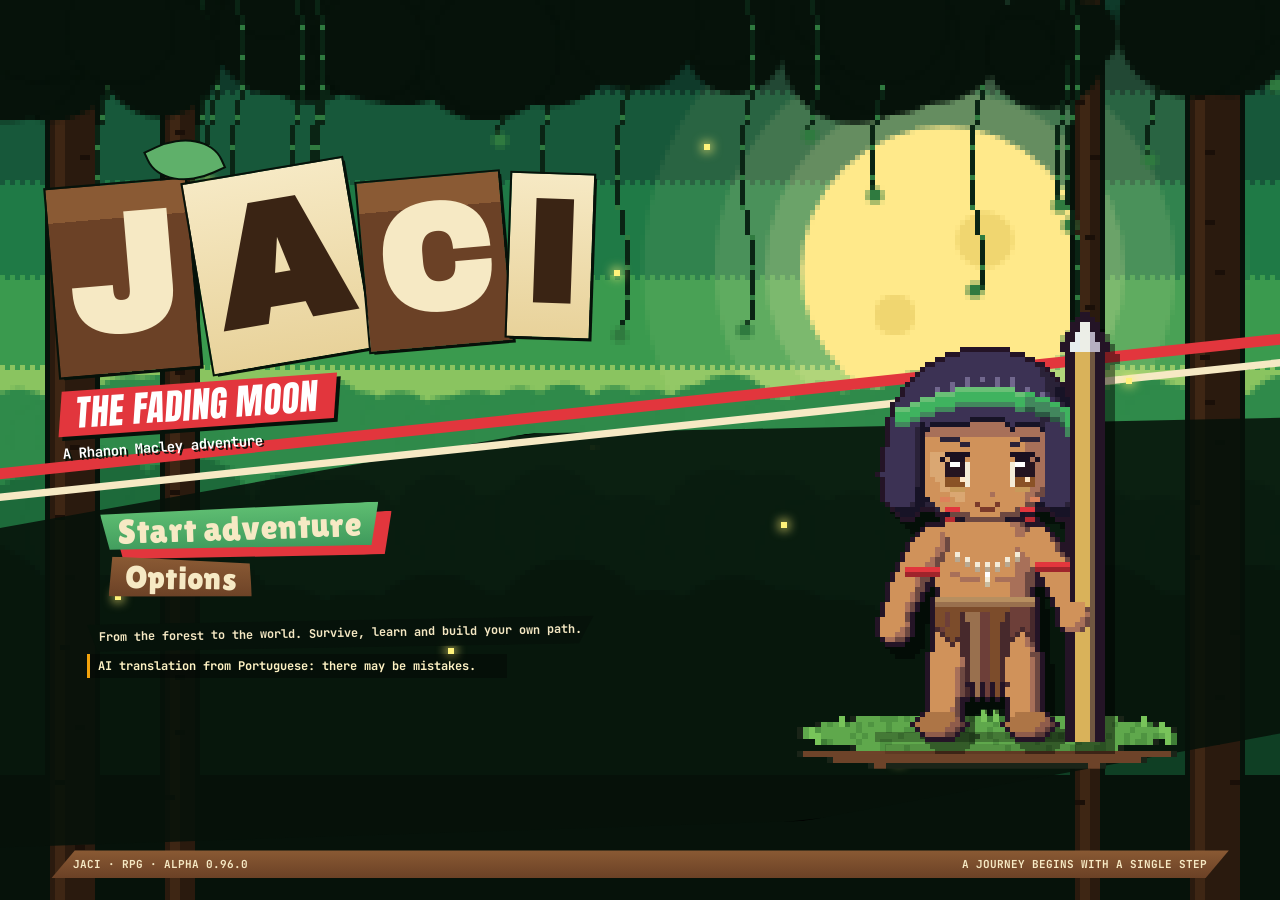
==== commit a8ba357b: "Publica versão 0.96.0" ====
--- a/index.html
+++ b/index.html
@@ -5,7 +5,7 @@
 <meta name="viewport" content="width=device-width, initial-scale=1, viewport-fit=cover">
 <title>Jaci: A Lua que se Apaga</title>
 <link rel="stylesheet" href="https://fonts.googleapis.com/css2?family=Anton&family=Archivo+Black&family=Luckiest+Guy&family=JetBrains+Mono:wght@400;700&family=Lilita+One&family=Lora:ital,wght@0,500;1,400;1,500&family=Nunito:wght@600;700;800&display=swap">
-<link rel="stylesheet" href="styles.css?v=0.95.0">
+<link rel="stylesheet" href="styles.css?v=0.96.0">
 </head>
 <body>
 <div class="bg" aria-hidden="true">
@@ -98,7 +98,7 @@
         <g id="nodes"></g>
         <g id="mk"><g class="pin"><path d="M0 0 L-7 -14 L7 -14Z"/><circle cx="0" cy="-19" r="7"/></g></g>
         <g id="mkboat" style="display:none"><g class="boat"><path class="casco" d="M-14 -6 H14 L10 0 H-11Z"/><rect class="conves" x="-9" y="-12" width="17" height="6"/><rect class="teto" x="-10" y="-14" width="19" height="2"/><rect class="win" x="-7" y="-10" width="3" height="2"/><rect class="win" x="-2" y="-10" width="3" height="2"/><rect class="win" x="3" y="-10" width="3" height="2"/></g></g>
-        <g id="mkbus" style="display:none"><g class="bus"><rect class="lat" x="-12" y="-15" width="24" height="12" rx="3"/><rect class="win" x="-9" y="-13" width="5" height="4"/><rect class="win" x="-2" y="-13" width="5" height="4"/><rect class="win" x="5" y="-13" width="5" height="4"/><circle cx="-6" cy="-3" r="2.6"/><circle cx="6" cy="-3" r="2.6"/></g></g>
+        <g id="mkbus" style="display:none"><g class="bus"><rect class="lat" x="-12" y="-15" width="24" height="12" rx="3"/><rect class="win" x="-9" y="-13" width="5" height="4"/><rect class="win" x="-2" y="-13" width="5" height="4"/><rect class="win" x="5" y="-13" width="5" height="4"/><rect class="faixa" x="-11" y="-8" width="22" height="2"/><rect class="faixa2" x="-11" y="-6" width="22" height="1"/><circle cx="-6" cy="-3" r="2.6"/><circle cx="6" cy="-3" r="2.6"/></g></g>
       </svg>
       <div class="info" id="info"></div>
       <p class="nav-help">Setas ou WASD: escolher local · Z: confirmar</p>
@@ -147,53 +147,54 @@
 </main>
 <div class="girar" id="girar"><div><b>Vire o celular</b><p>O jogo fica melhor deitado: a mata e a luta são largas.</p><button type="button" class="girar-ok" id="girarOk">Jogar assim mesmo</button></div></div>
 <!-- Ordem importa: utilidades e estado, depois dados, depois quem usa os dados. main.js por último. -->
-<script src="js/core/version.js?v=0.95.0"></script>
-<script src="js/core/utils.js?v=0.95.0"></script>
-<script src="js/core/lang.js?v=0.95.0"></script>   <!-- pede sozinho o js/data/lang/<idioma>.js escolhido -->
-<script src="js/core/state.js?v=0.95.0"></script>
-<script src="js/core/assets.js?v=0.95.0"></script>
-<script src="js/data/sprites.js?v=0.95.0"></script>
-<script src="js/data/animals.js?v=0.95.0"></script>
-<script src="js/data/commands.js?v=0.95.0"></script>
-<script src="js/data/skills.js?v=0.95.0"></script>
-<script src="js/data/narration.js?v=0.95.0"></script>
-<script src="js/data/heroi.js?v=0.95.0"></script>
-<script src="js/data/world.js?v=0.95.0"></script>
-<script src="js/data/stages.js?v=0.95.0"></script>
-<script src="js/data/art.js?v=0.95.0"></script>
-<script src="js/audio/sfx.js?v=0.95.0"></script>
-<script src="js/audio/music.js?v=0.95.0"></script>
-<script src="js/gfx/sprites.js?v=0.95.0"></script>
-<script src="js/gfx/rig.js?v=0.95.0"></script>
-<script src="js/gfx/boneco.js?v=0.95.0"></script>
-<script src="js/gfx/portraits.js?v=0.95.0"></script>
-<script src="js/gfx/retratos.js?v=0.95.0"></script>
-<script src="js/gfx/beasts.js?v=0.95.0"></script>
-<script src="js/gfx/fx.js?v=0.95.0"></script>
-<script src="js/gfx/golpes.js?v=0.95.0"></script>
-<script src="js/gfx/actors.js?v=0.95.0"></script>
-<script src="js/gfx/tiles.js?v=0.95.0"></script>
-<script src="js/gfx/polish.js?v=0.95.0"></script>
-<script src="js/gfx/scenery.js?v=0.95.0"></script>
-<script src="js/gfx/mapart.js?v=0.95.0"></script>
-<script src="js/ui/screen-fx.js?v=0.95.0"></script>
-<script src="js/ui/theme.js?v=0.95.0"></script>
-<script src="js/ui/options.js?v=0.95.0"></script>
-<script src="js/ui/saves.js?v=0.95.0"></script>
-<script src="js/ui/cutin.js?v=0.95.0"></script>
-<script src="js/ui/mapnav.js?v=0.95.0"></script>
-<script src="js/ui/gamepad.js?v=0.95.0"></script>
-<script src="js/ui/narration.js?v=0.95.0"></script>
-<script src="js/ui/prologo.js?v=0.95.0"></script>
-<script src="js/systems/combat.js?v=0.95.0"></script>
-<script src="js/systems/world-map.js?v=0.95.0"></script>
-<script src="js/systems/local.js?v=0.95.0"></script>
-<script src="js/systems/journal.js?v=0.95.0"></script>
-<script src="js/systems/equip.js?v=0.95.0"></script>
-<script src="js/systems/skills.js?v=0.95.0"></script>
-<script src="js/systems/explore.js?v=0.95.0"></script>
-<script src="js/systems/notebook.js?v=0.95.0"></script>
-<script src="js/systems/secrets.js?v=0.95.0"></script>
-<script src="js/main.js?v=0.95.0"></script>
+<script src="js/core/version.js?v=0.96.0"></script>
+<script src="js/core/utils.js?v=0.96.0"></script>
+<script src="js/core/lang.js?v=0.96.0"></script>   <!-- pede sozinho o js/data/lang/<idioma>.js escolhido -->
+<script src="js/core/state.js?v=0.96.0"></script>
+<script src="js/core/assets.js?v=0.96.0"></script>
+<script src="js/data/sprites.js?v=0.96.0"></script>
+<script src="js/data/animals.js?v=0.96.0"></script>
+<script src="js/data/commands.js?v=0.96.0"></script>
+<script src="js/data/skills.js?v=0.96.0"></script>
+<script src="js/data/narration.js?v=0.96.0"></script>
+<script src="js/data/heroi.js?v=0.96.0"></script>
+<script src="js/data/world.js?v=0.96.0"></script>
+<script src="js/data/stages.js?v=0.96.0"></script>
+<script src="js/data/art.js?v=0.96.0"></script>
+<script src="js/audio/sfx.js?v=0.96.0"></script>
+<script src="js/audio/music.js?v=0.96.0"></script>
+<script src="js/gfx/sprites.js?v=0.96.0"></script>
+<script src="js/gfx/rig.js?v=0.96.0"></script>
+<script src="js/gfx/boneco.js?v=0.96.0"></script>
+<script src="js/gfx/portraits.js?v=0.96.0"></script>
+<script src="js/gfx/retratos.js?v=0.96.0"></script>
+<script src="js/gfx/beasts.js?v=0.96.0"></script>
+<script src="js/gfx/fx.js?v=0.96.0"></script>
+<script src="js/gfx/golpes.js?v=0.96.0"></script>
+<script src="js/gfx/actors.js?v=0.96.0"></script>
+<script src="js/gfx/tiles.js?v=0.96.0"></script>
+<script src="js/gfx/polish.js?v=0.96.0"></script>
+<script src="js/gfx/scenery.js?v=0.96.0"></script>
+<script src="js/gfx/mapart.js?v=0.96.0"></script>
+<script src="js/ui/screen-fx.js?v=0.96.0"></script>
+<script src="js/ui/theme.js?v=0.96.0"></script>
+<script src="js/ui/options.js?v=0.96.0"></script>
+<script src="js/ui/saves.js?v=0.96.0"></script>
+<script src="js/ui/cutin.js?v=0.96.0"></script>
+<script src="js/ui/mapnav.js?v=0.96.0"></script>
+<script src="js/ui/gamepad.js?v=0.96.0"></script>
+<script src="js/ui/narration.js?v=0.96.0"></script>
+<script src="js/ui/prologo.js?v=0.96.0"></script>
+<script src="js/systems/combat.js?v=0.96.0"></script>
+<script src="js/systems/world-map.js?v=0.96.0"></script>
+<script src="js/systems/local.js?v=0.96.0"></script>
+<script src="js/systems/journal.js?v=0.96.0"></script>
+<script src="js/systems/equip.js?v=0.96.0"></script>
+<script src="js/systems/skills.js?v=0.96.0"></script>
+<script src="js/systems/explore.js?v=0.96.0"></script>
+<script src="js/systems/notebook.js?v=0.96.0"></script>
+<script src="js/systems/secrets.js?v=0.96.0"></script>
+<script src="js/systems/achados.js?v=0.96.0"></script>
+<script src="js/main.js?v=0.96.0"></script>
 </body>
 </html>
--- a/styles.css
+++ b/styles.css
@@ -227,7 +227,9 @@
 /* ônibus andando pela estrada do mapa do Pará */
 #mkbus{pointer-events:none}
 #mapsvg #mkbus rect{display:inline}   /* o mapa esconde os rect (grade); os do ônibus aparecem */
-#mkbus .lat{fill:#e2363d;stroke:#1a1426;stroke-width:2}
+#mkbus .lat{fill:#f4f1e8;stroke:#1a1426;stroke-width:2}   /* o mesmo ônibus da rodoviária (drawRoadBus): branco com faixa verde e amarela */
+#mkbus .faixa{fill:#2a8a5a}
+#mkbus .faixa2{fill:#f2c230}
 #mkbus .win{fill:#bfe8ff;stroke:#1a1426;stroke-width:1}
 #mkbus circle{fill:#1a1426;stroke:#f4ecd8;stroke-width:1}
 #route{fill:none}
